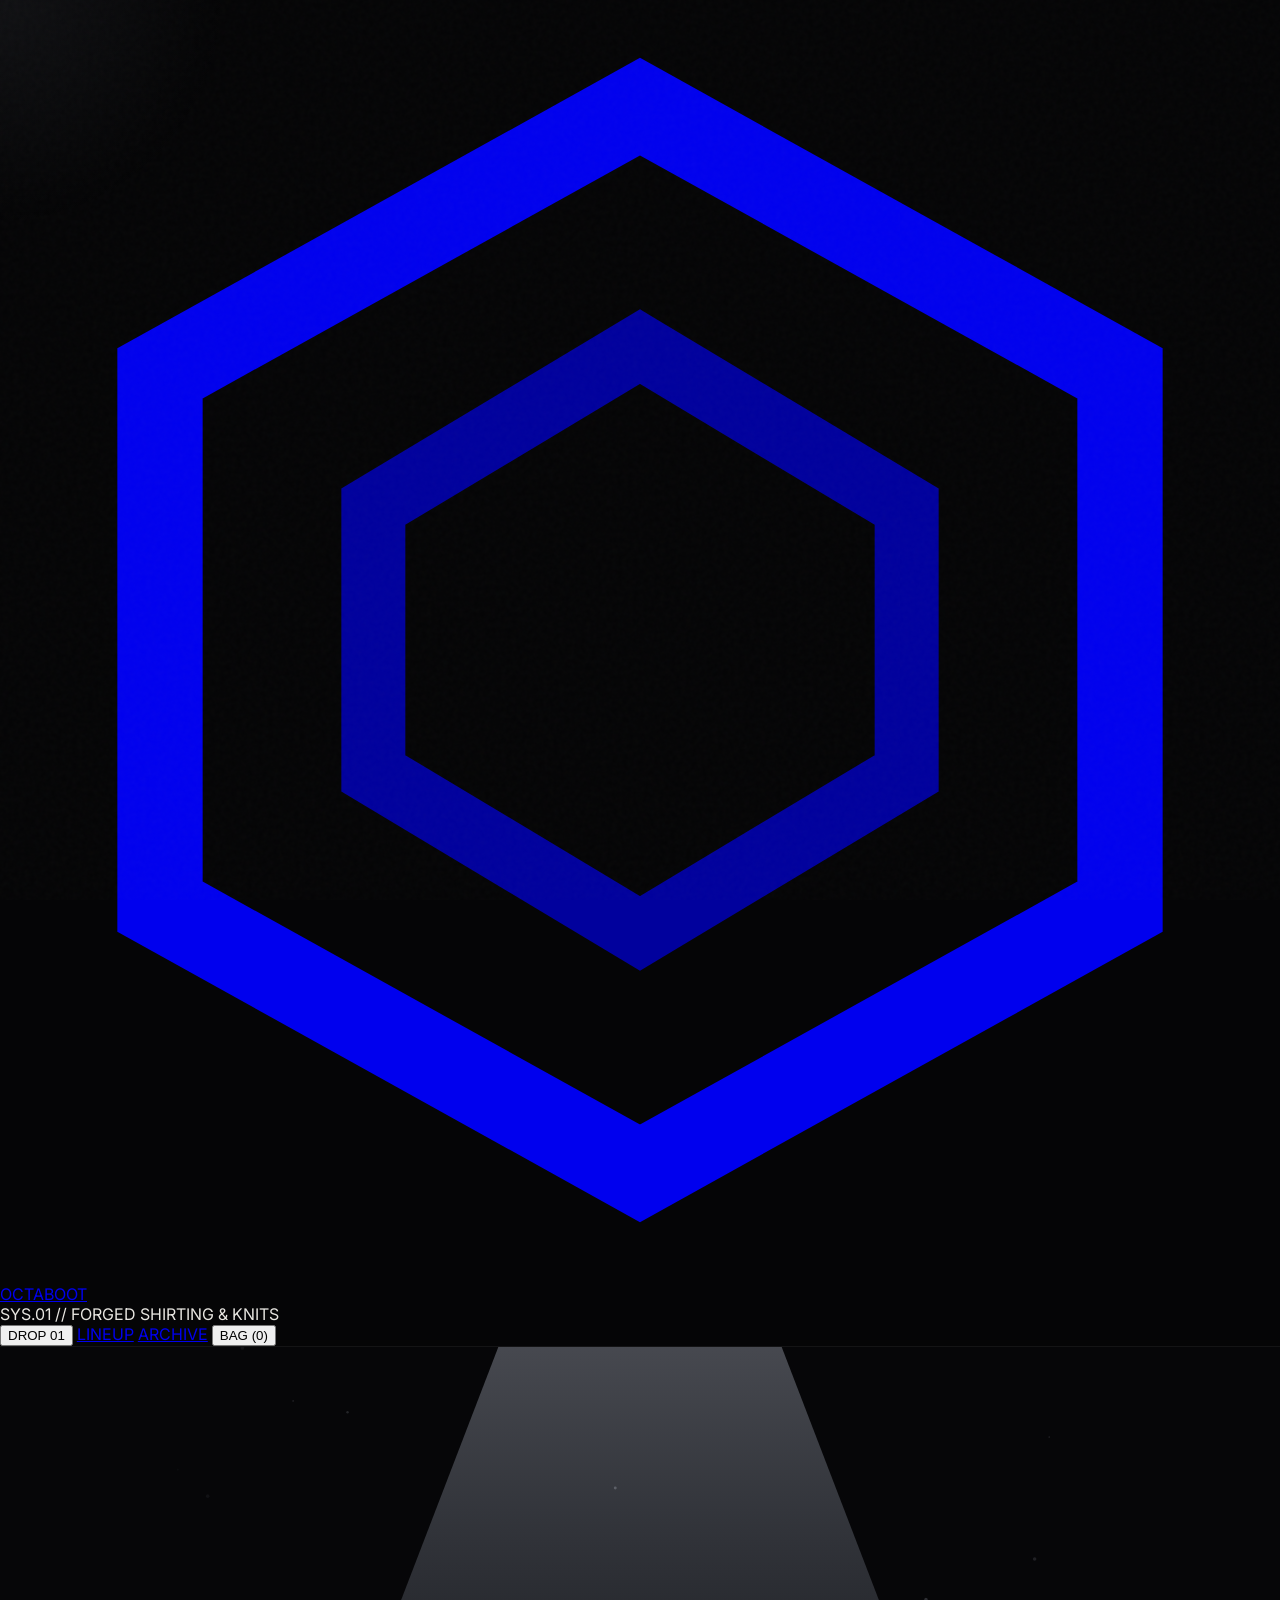
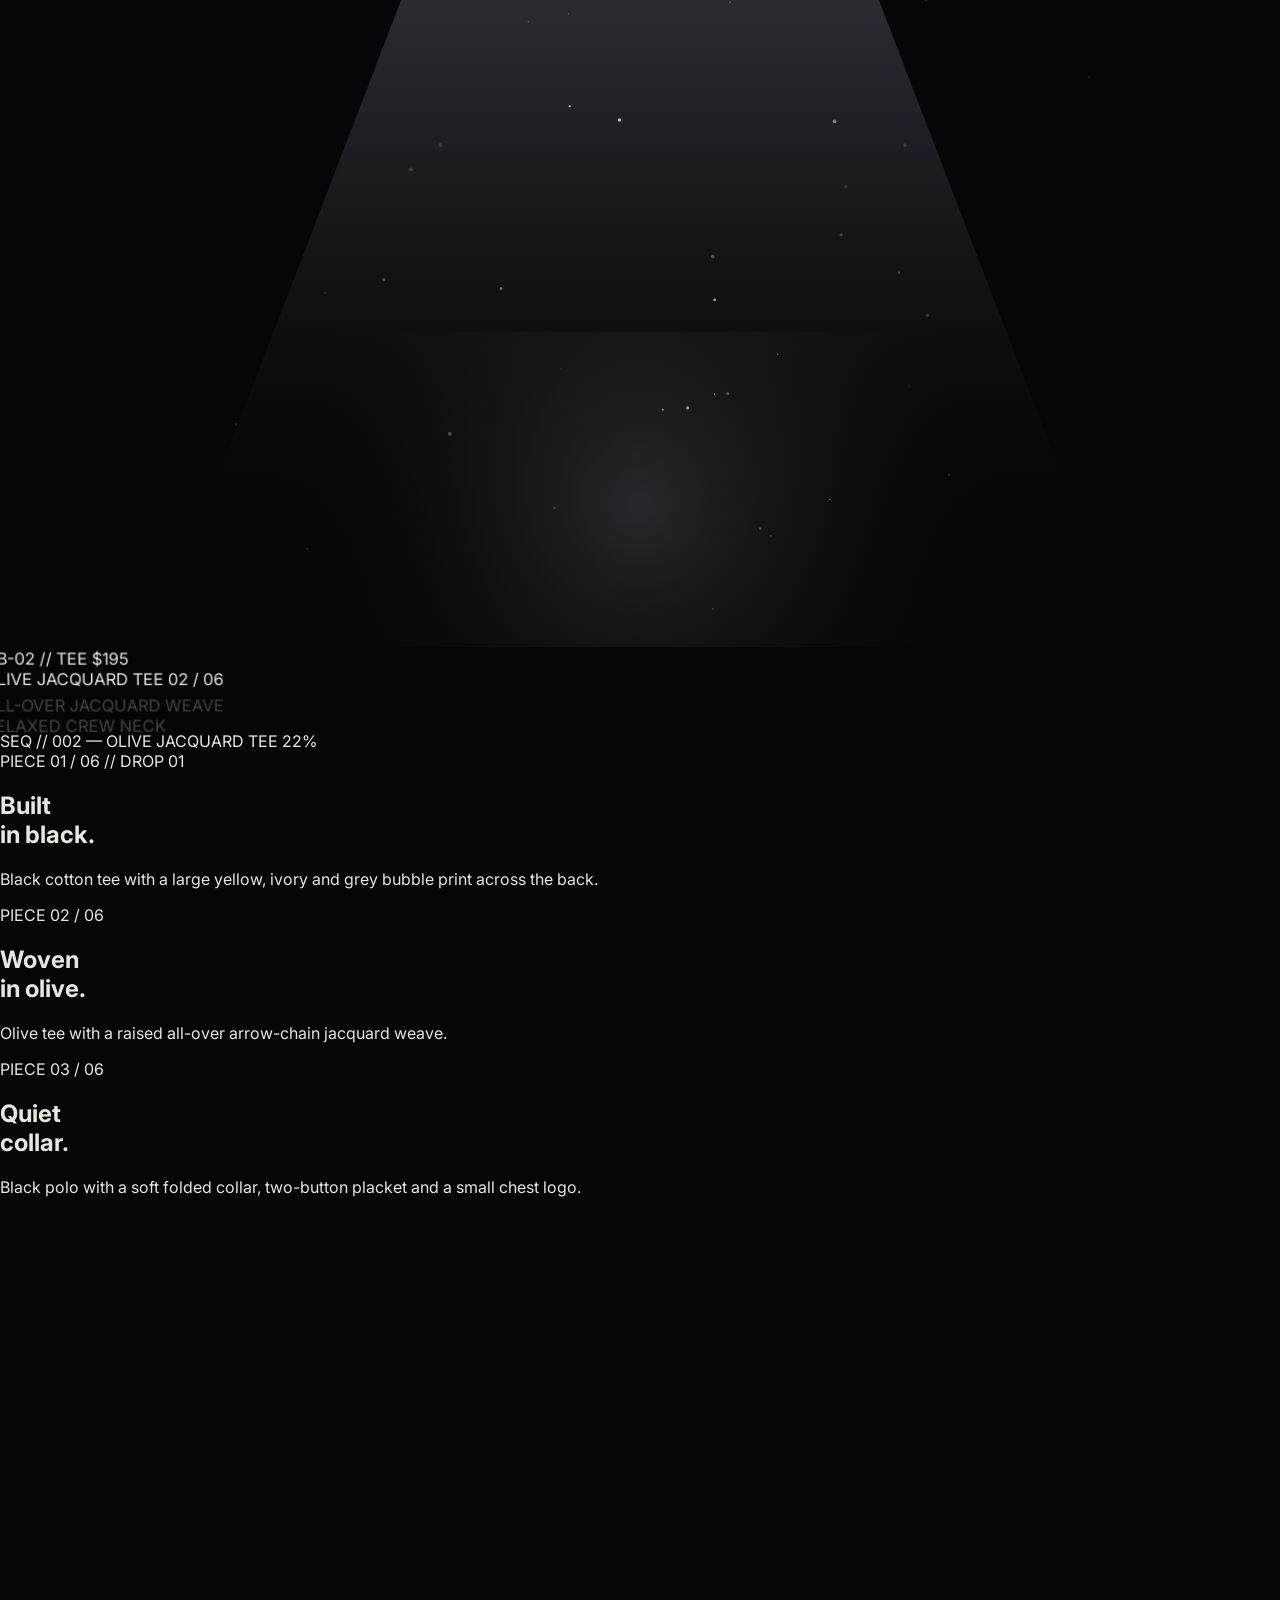
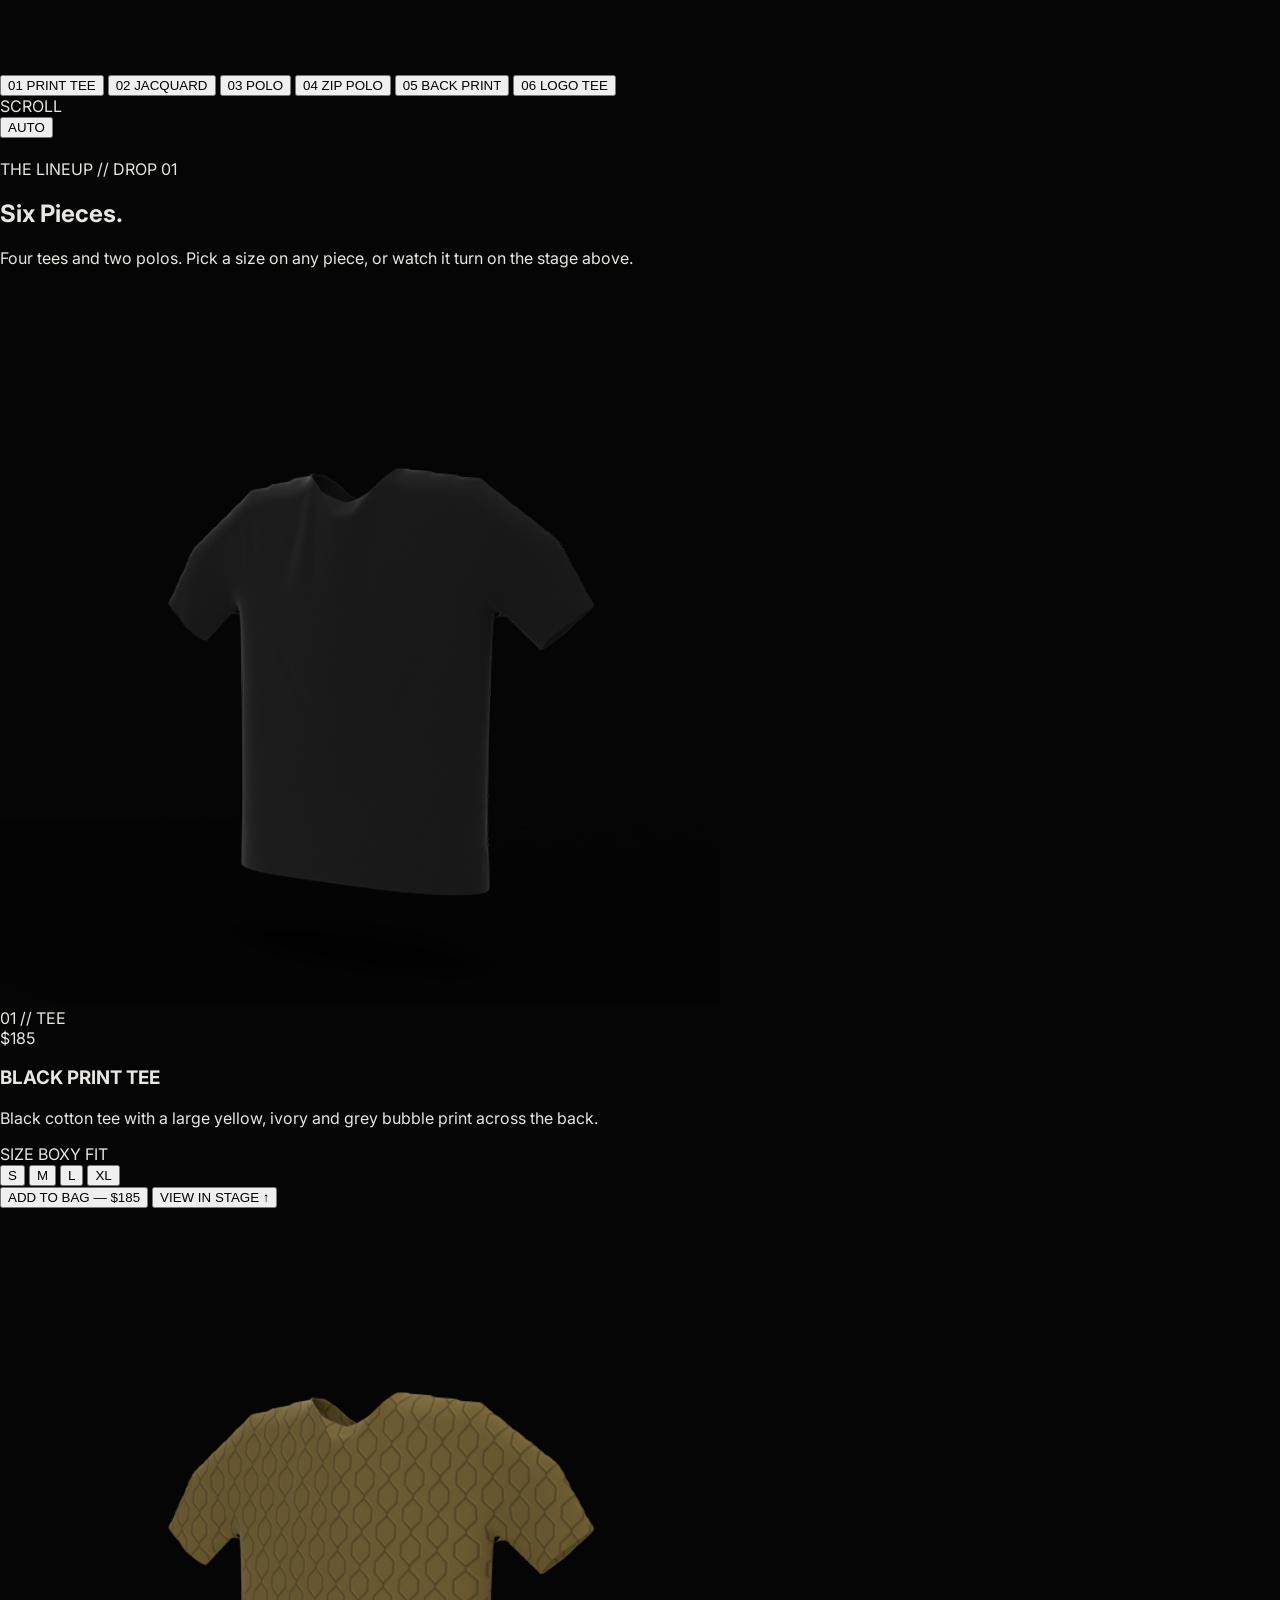
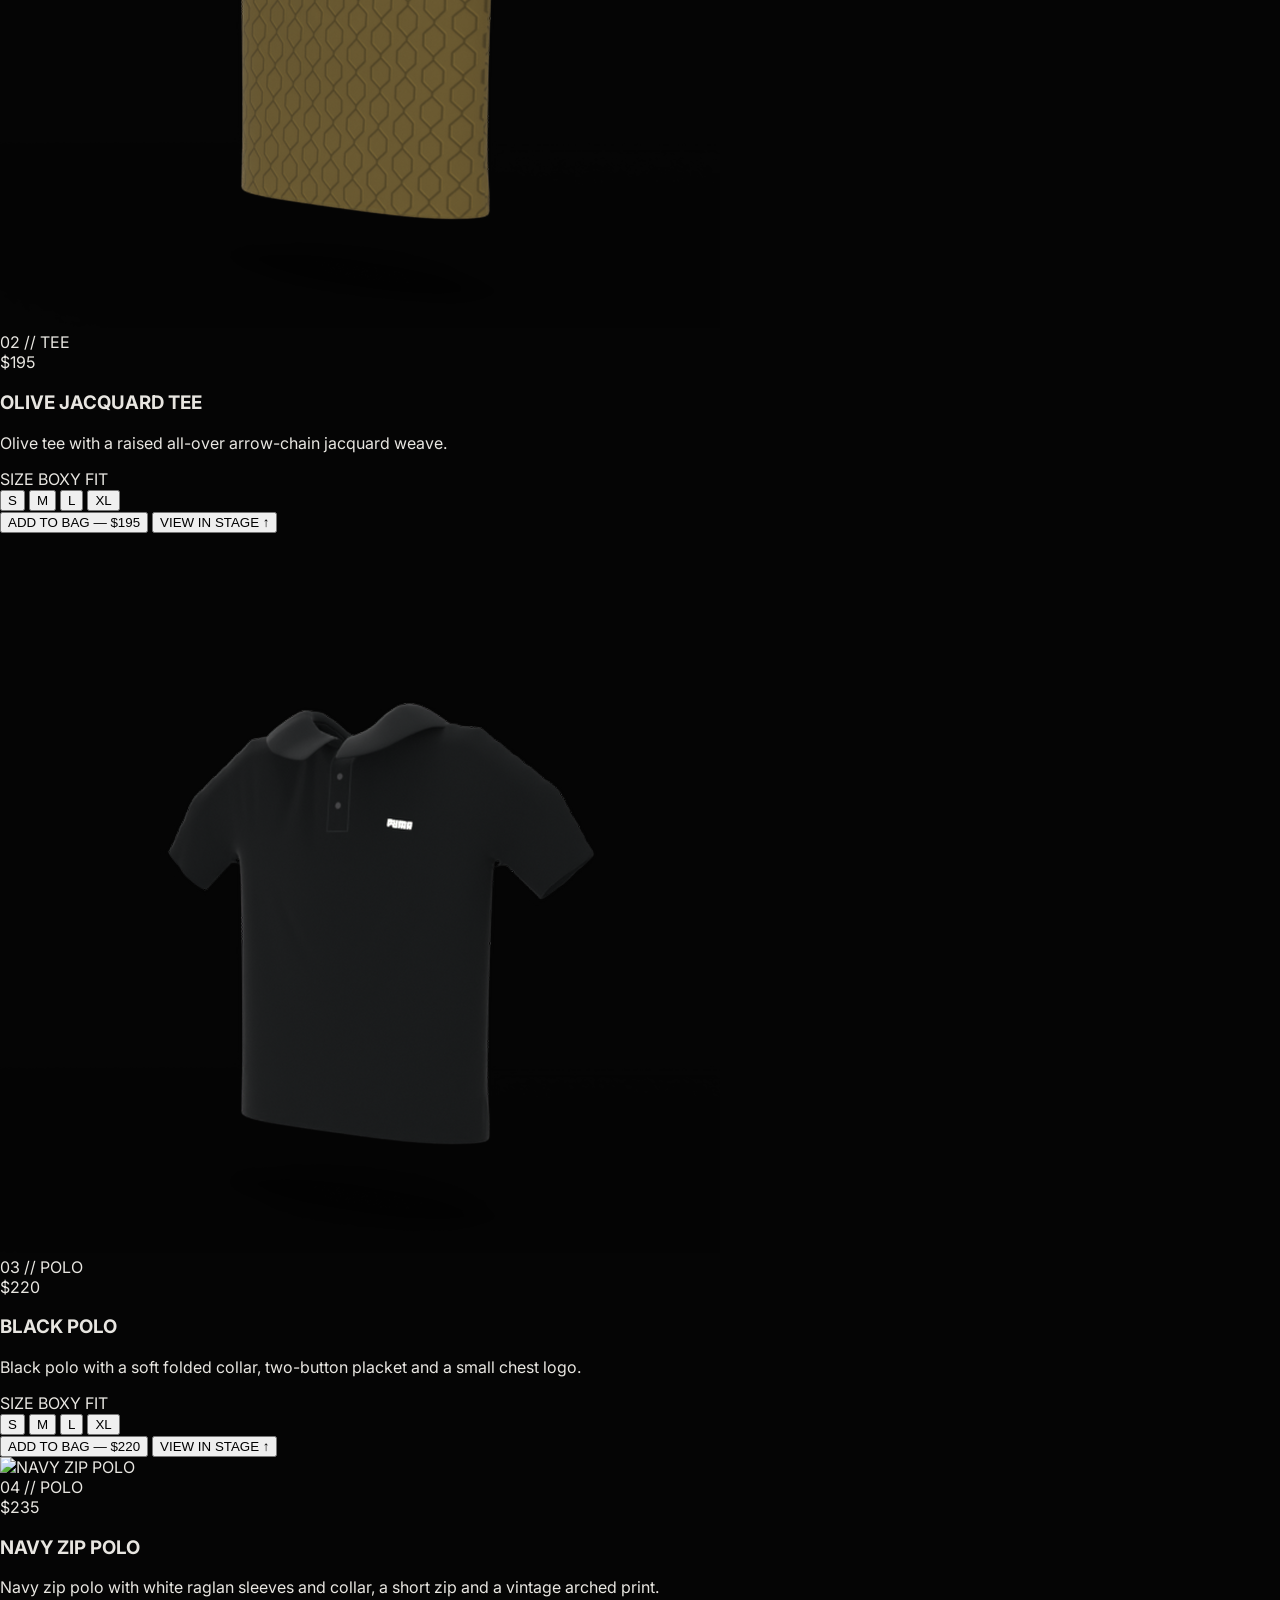
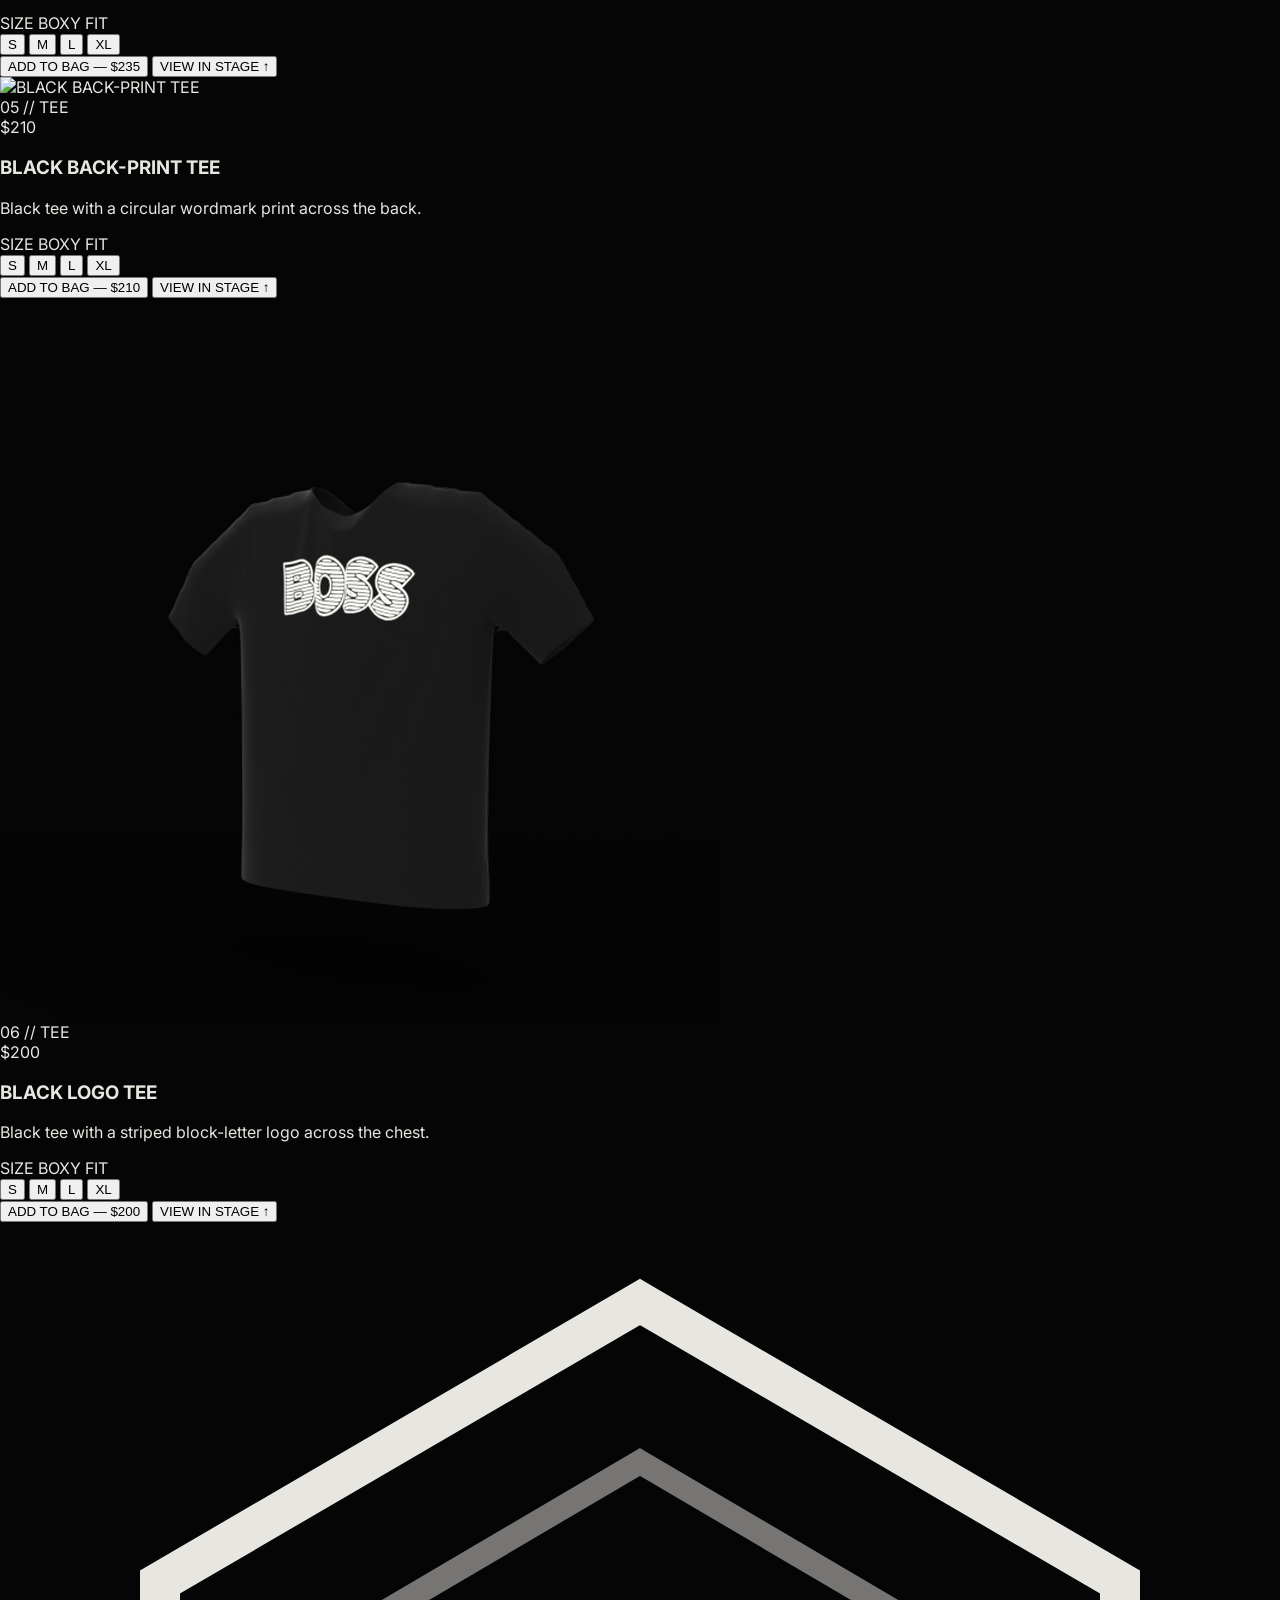
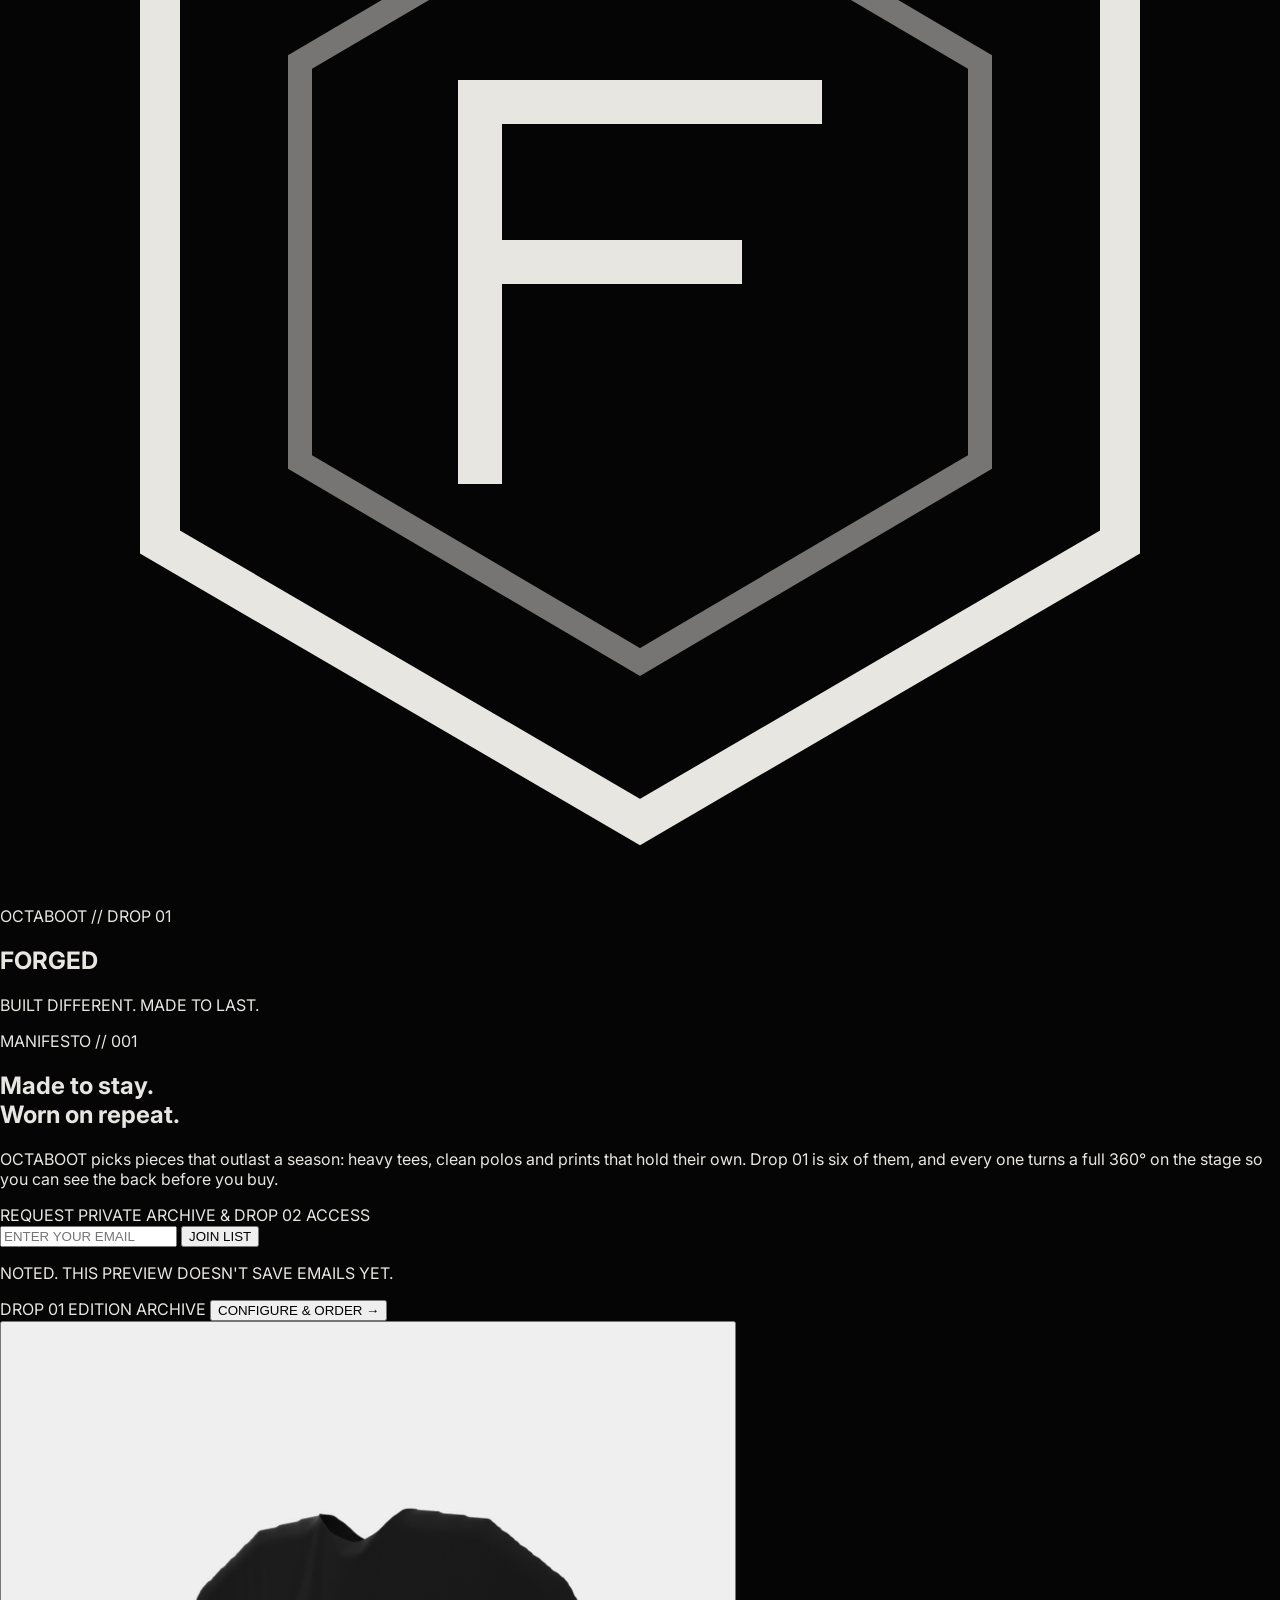
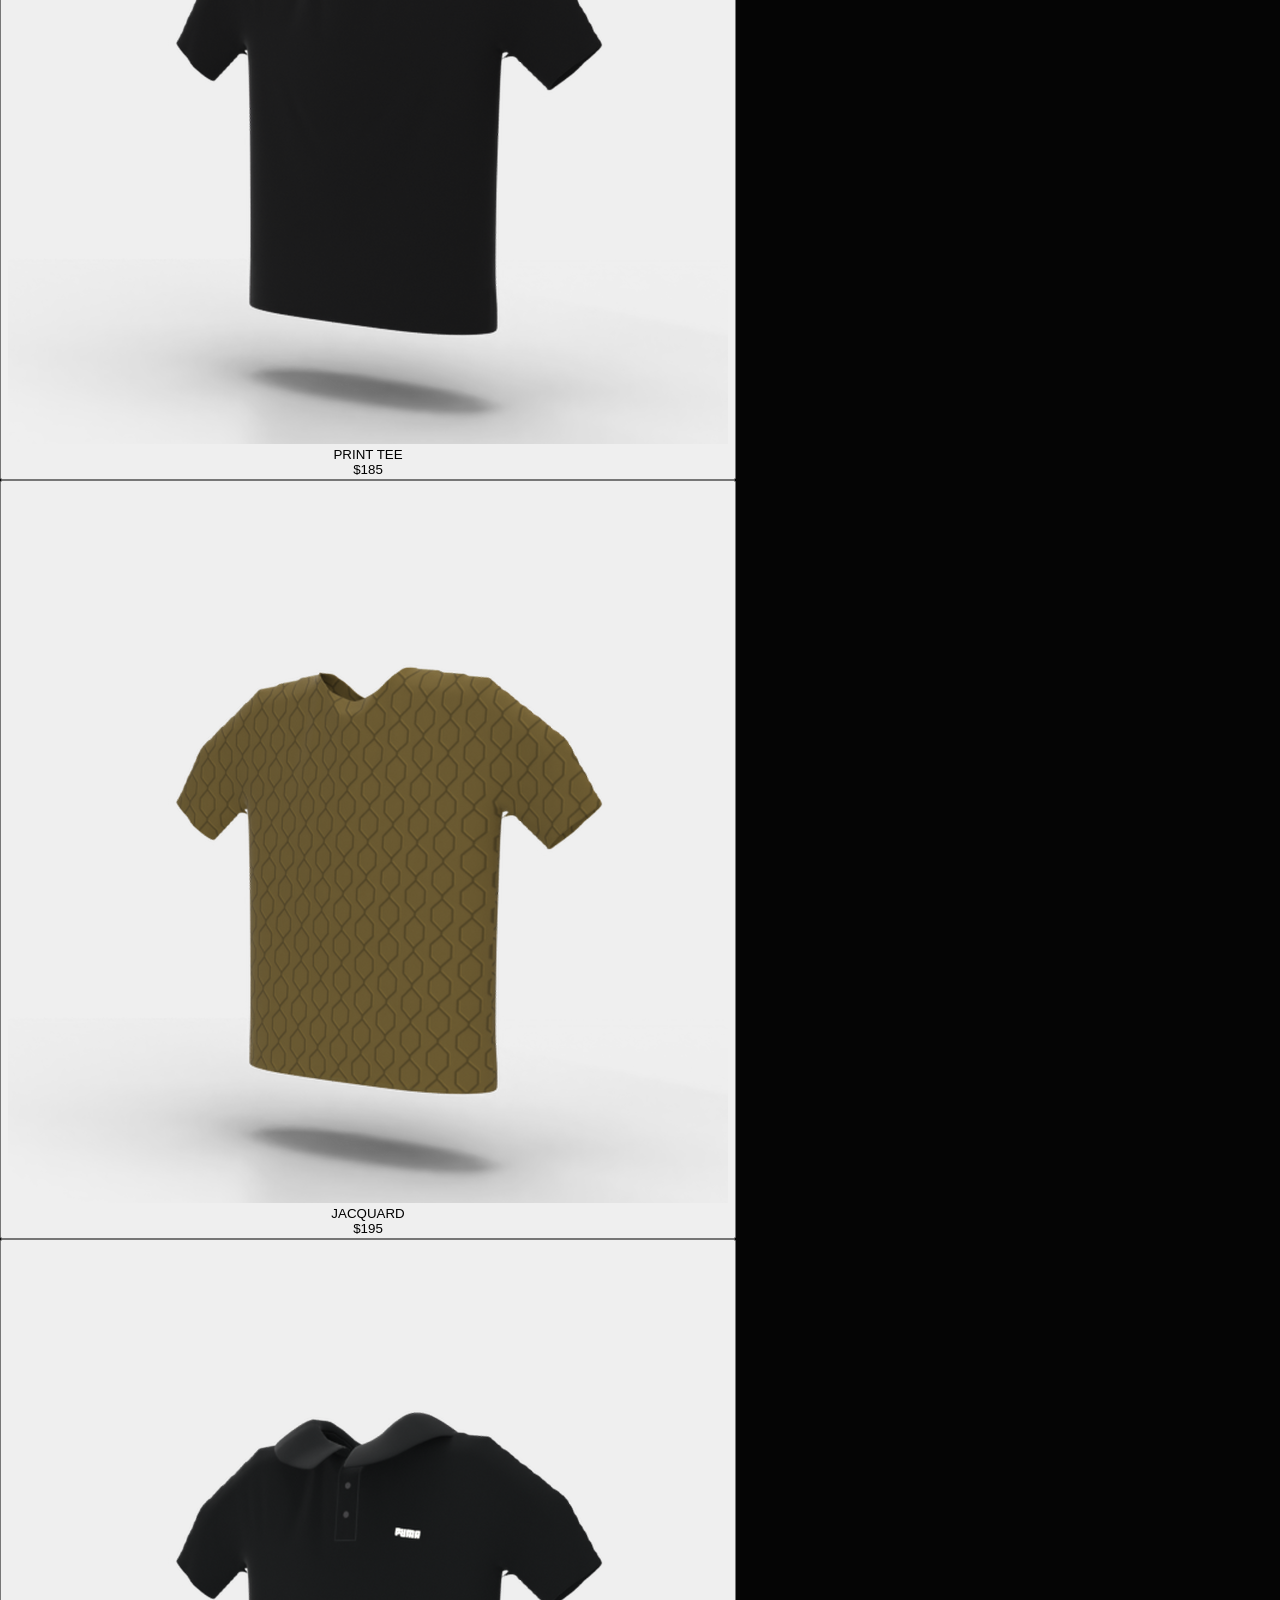
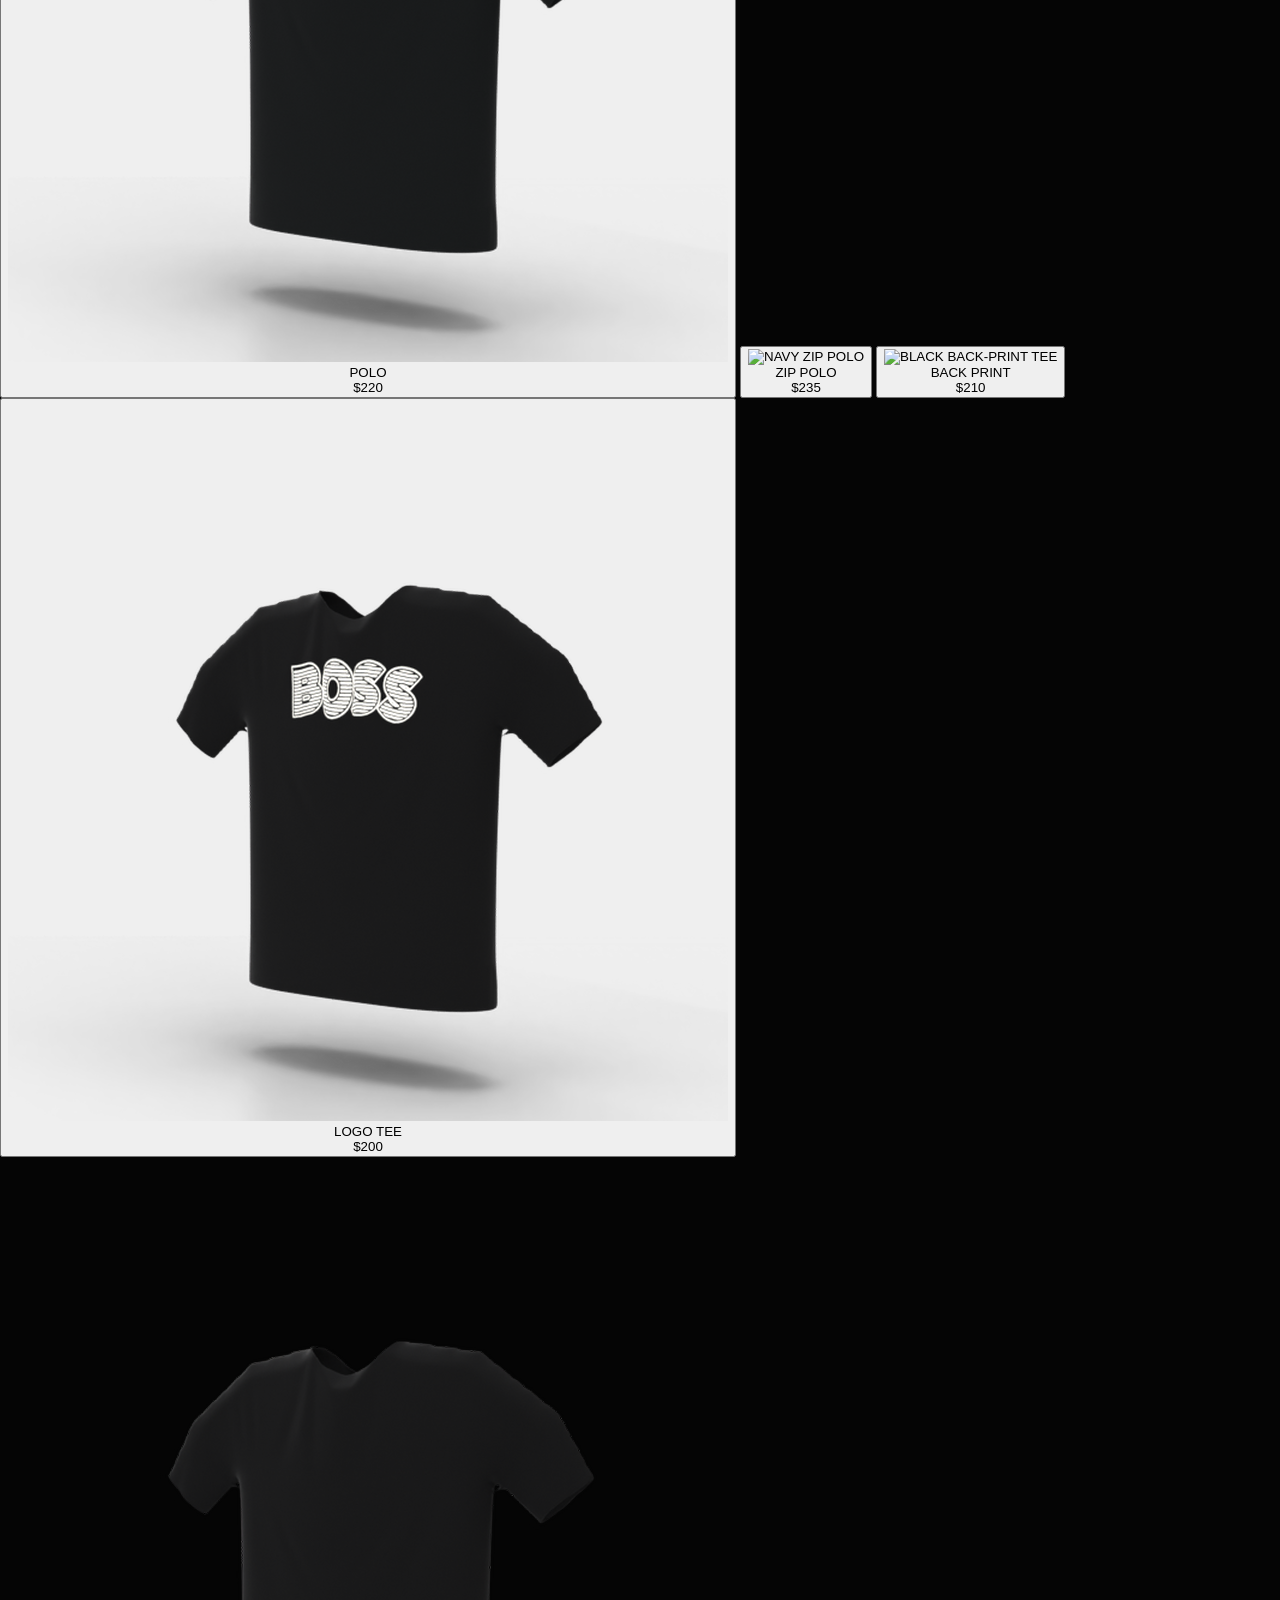
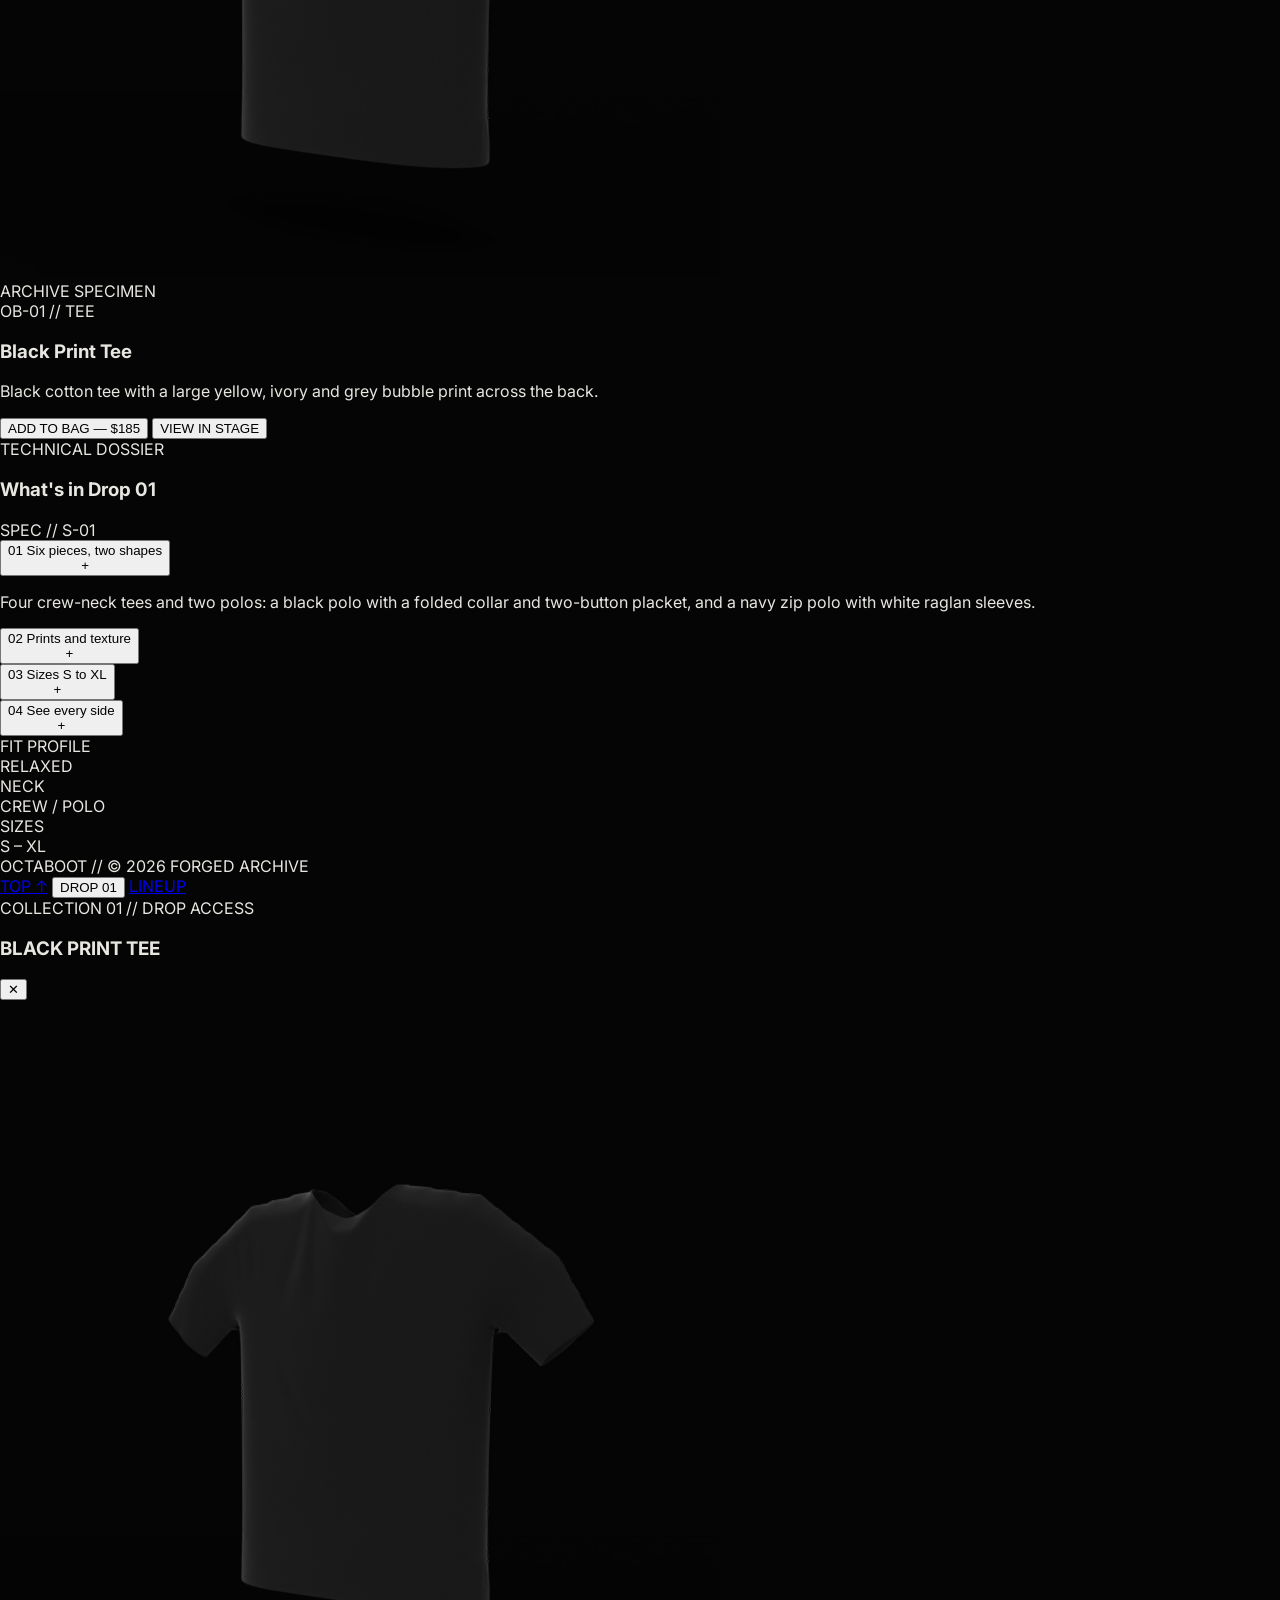
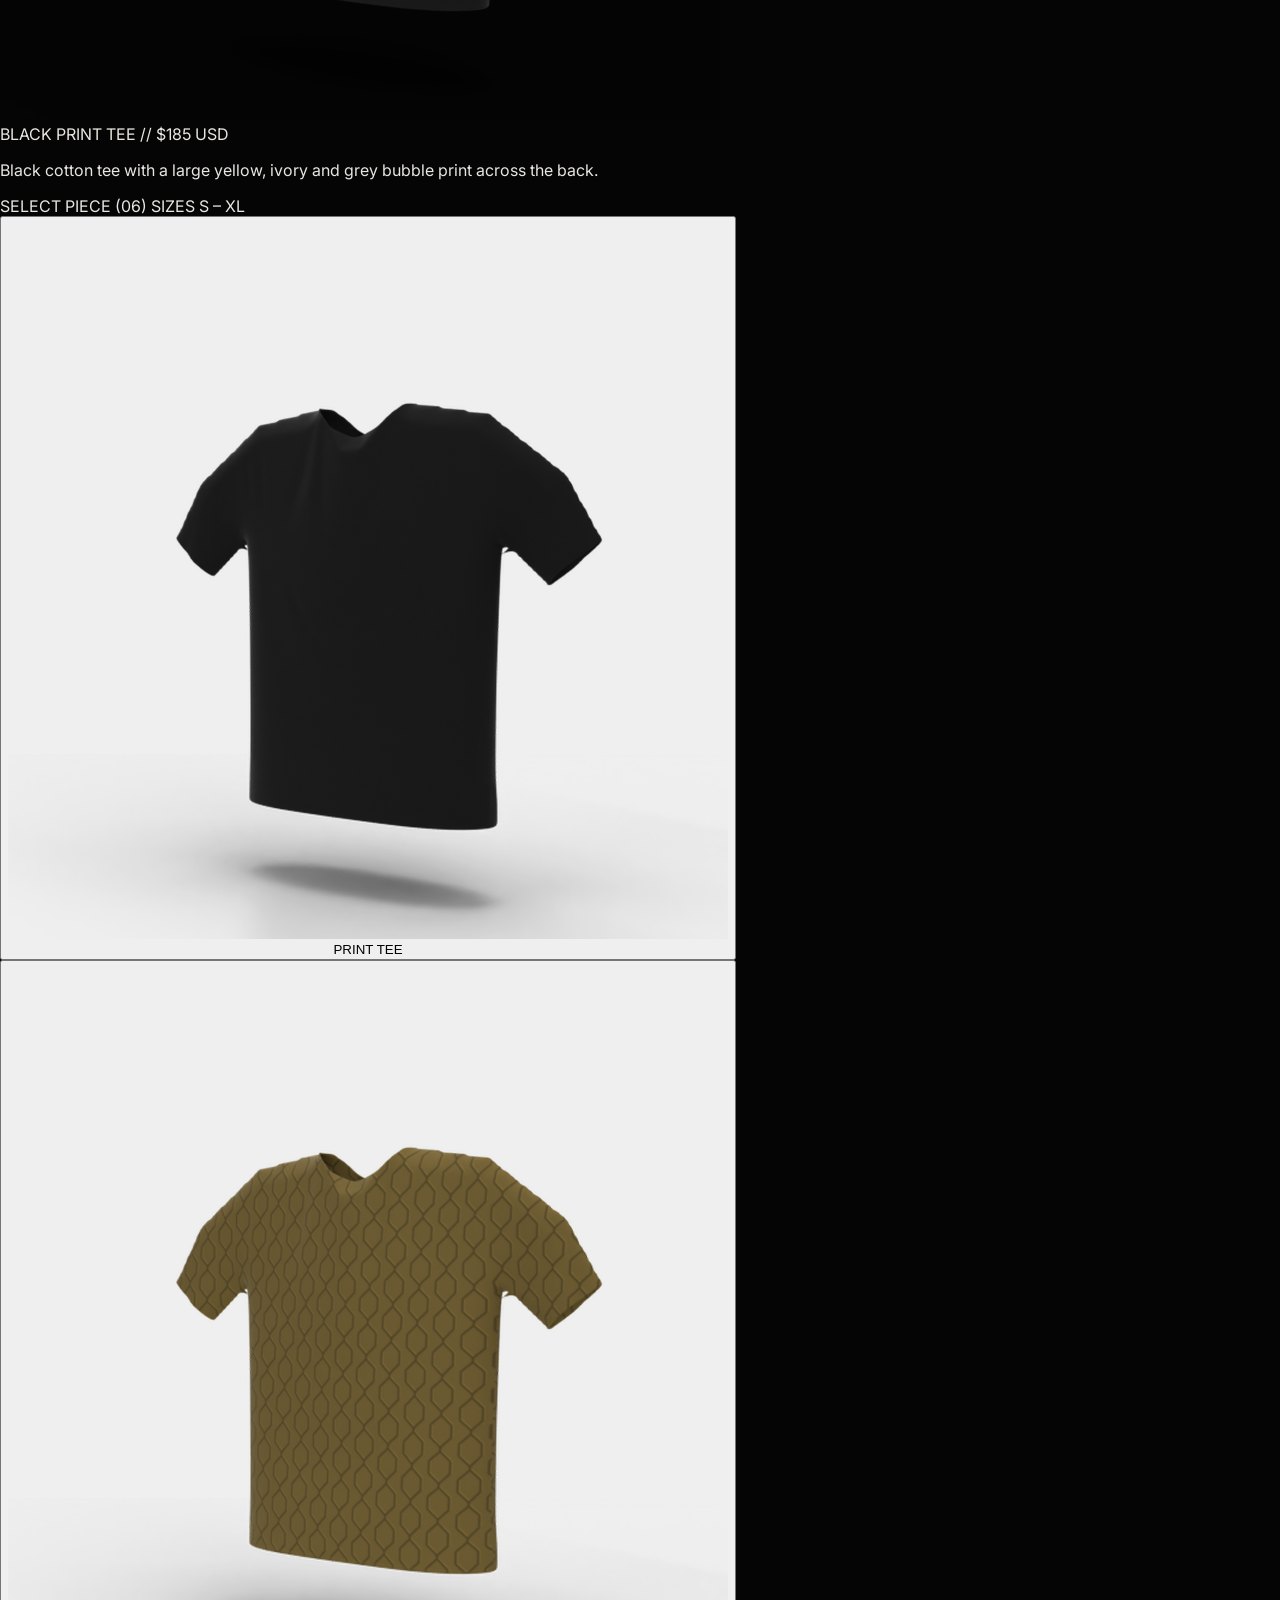
==== public/drop/index.html @ 587ff49c "Add the OCTABOOT Drop 01 page with 3D garment turns Build public/drop/index.html from the owner's Ge" ====
<!DOCTYPE html>
<html lang="en" class="dark scroll-smooth">
<head>
  <meta charset="UTF-8" />
  <meta name="viewport" content="width=device-width, initial-scale=1.0" />
  <title>OCTABOOT Drop 01</title>
  <script src="https://cdn.tailwindcss.com"></script>
  <link rel="preconnect" href="https://fonts.googleapis.com">
  <link rel="preconnect" href="https://fonts.gstatic.com" crossorigin>
  <link href="https://fonts.googleapis.com/css2?family=Cormorant+Garamond:ital,wght@0,400;0,500;0,600;1,400&family=Inter:wght@300;400;500;600&family=JetBrains+Mono:wght@400;500&display=swap" rel="stylesheet">
  <script>
    tailwind.config = {
      darkMode: 'class',
      theme: {
        extend: {
          colors: {
            obsidian: '#050505',
            void: '#0a0a0c',
            bone: '#E8E6E1',
            silver: '#9a9893',
            chrome: '#d4d8e0',
            gold: '#D4AF37',
            ember: '#FF3B00',
            cyan: '#00e5ff'
          },
          fontFamily: {
            serif: ['"Cormorant Garamond"', 'Georgia', 'serif'],
            sans: ['"Inter"', 'system-ui', 'sans-serif'],
            mono: ['"JetBrains Mono"', 'monospace'],
          }
        }
      }
    }
  </script>
  <style>
    * {
      box-sizing: border-box;
    }
    html, body {
      background-color: #050505;
      color: #E8E6E1;
      font-family: 'Inter', sans-serif;
      overflow-x: clip;
      margin: 0;
      padding: 0;
    }

    /* Subtle film grain overlay */
    .grain-overlay {
      position: fixed;
      inset: 0;
      pointer-events: none;
      z-index: 45;
      opacity: 0.025;
      background-image: url("data:image/svg+xml,%3Csvg viewBox='0 0 200 200' xmlns='http://www.w3.org/2000/svg'%3E%3Cfilter id='noiseFilter'%3E%3CfeTurbulence type='fractalNoise' baseFrequency='0.85' numOctaves='3' stitchTiles='stitch'/%3E%3C/filter%3E%3Crect width='100%25' height='100%25' filter='url(%23noiseFilter)'/%3E%3C/svg%3E");
    }

    /* Custom Scrollbar */
    ::-webkit-scrollbar {
      width: 5px;
    }
    ::-webkit-scrollbar-track {
      background: #060608;
    }
    ::-webkit-scrollbar-thumb {
      background: #22252e;
      border-radius: 9999px;
    }
    ::-webkit-scrollbar-thumb:hover {
      background: #454b5c;
    }

    /* Glassmorphic HUD & Buttons */
    .glass-nav {
      background: rgba(6, 6, 8, 0.68);
      backdrop-filter: blur(16px);
      -webkit-backdrop-filter: blur(16px);
      border-bottom: 1px solid rgba(255, 255, 255, 0.06);
    }

    .drop-cta {
      background: rgba(12, 13, 18, 0.82);
      backdrop-filter: blur(12px);
      border: 1px solid rgba(255, 255, 255, 0.3);
      box-shadow: 0 0 35px rgba(255, 255, 255, 0.1), inset 0 0 18px rgba(255, 255, 255, 0.06);
      transition: all 0.35s cubic-bezier(0.16, 1, 0.3, 1);
    }
    .drop-cta:hover {
      border-color: rgba(255, 255, 255, 0.9);
      background: rgba(255, 255, 255, 0.96);
      color: #060608;
      box-shadow: 0 0 45px rgba(255, 255, 255, 0.3);
      transform: translateY(-1px);
    }

    /* Chapter Overlay Transitions */
    .story-panel {
      transition: opacity 0.45s cubic-bezier(0.16, 1, 0.3, 1), transform 0.55s cubic-bezier(0.16, 1, 0.3, 1);
      will-change: opacity, transform;
    }
    .story-hidden {
      opacity: 0;
      transform: translateY(18px);
      pointer-events: none;
    }
    .story-active {
      opacity: 1;
      transform: translateY(0px);
      pointer-events: auto;
    }

    /* 3D Perspective Studio Garment Frame */
    .studio-perspective {
      perspective: 1400px;
    }
    .garment-rig {
      transform-style: preserve-3d;
      will-change: transform;
      transition: box-shadow 0.4s ease, border-color 0.4s ease;
    }
    .stage-garment-layer {
      position: absolute;
      inset: 0;
      width: 100%;
      height: 100%;
      object-fit: contain;
      object-position: center;
      padding: 8% 4% 12%;
      filter: brightness(1.35) contrast(1.05);
      transition: opacity 0.45s cubic-bezier(0.16, 1, 0.3, 1), transform 0.6s cubic-bezier(0.16, 1, 0.3, 1);
      will-change: opacity, transform;
    }
    .garment-sheen {
      background: linear-gradient(115deg, transparent 28%, rgba(255, 255, 255, 0.09) 48%, rgba(255, 255, 255, 0.01) 56%, transparent 75%);
      pointer-events: none;
    }

    /* Technical Callout Hotspots */
    .callout-hotspot {
      transition: opacity 0.4s cubic-bezier(0.16, 1, 0.3, 1), transform 0.45s cubic-bezier(0.16, 1, 0.3, 1);
    }

    /* Custom Ambient Cursor Spotlight */
    #cursor-glow {
      position: fixed;
      width: 460px;
      height: 460px;
      border-radius: 50%;
      pointer-events: none;
      background: radial-gradient(circle, rgba(210, 220, 245, 0.06) 0%, rgba(6, 6, 8, 0) 70%);
      transform: translate(-50%, -50%);
      z-index: 5;
      transition: opacity 0.3s ease;
    }

    /* Accordion smooth height */
    .accordion-content {
      display: grid;
      grid-template-rows: 0fr;
      transition: grid-template-rows 0.35s cubic-bezier(0.16, 1, 0.3, 1);
    }
    .accordion-item.open .accordion-content {
      grid-template-rows: 1fr;
    }
    .accordion-inner {
      overflow: hidden;
    }
    .accordion-item.open .accordion-icon {
      transform: rotate(45deg);
    }
  </style>
</head>
<body class="bg-obsidian text-white antialiased selection:bg-white selection:text-obsidian">

  <!-- Film Grain & Ambient Cursor Glow -->
  <div class="grain-overlay"></div>
  <div id="cursor-glow" class="hidden md:block"></div>

  <!-- Minimalist Top Navigation Bar -->
  <header class="fixed top-0 left-0 right-0 z-50 glass-nav">
    <div class="max-w-7xl mx-auto px-5 sm:px-8 h-16 flex items-center justify-between">
      <!-- Brand Wordmark -->
      <a href="#top" class="flex items-center gap-2.5 group">
        <svg class="w-5 h-5 text-white transition-transform duration-500 group-hover:rotate-90" viewBox="0 0 24 24" fill="none">
          <polygon points="12,2 21,7 21,17 12,22 3,17 3,7" stroke="currentColor" stroke-width="1.6"/>
          <polygon points="12,6.5 17,9.5 17,14.5 12,17.5 7,14.5 7,9.5" stroke="currentColor" stroke-width="1.2" opacity="0.65"/>
        </svg>
        <span class="font-mono text-xs sm:text-sm tracking-[0.28em] font-medium uppercase text-white">OCTABOOT</span>
      </a>

      <!-- Center Micro Status (Desktop) -->
      <div class="hidden lg:flex items-center gap-3 font-mono text-[10px] tracking-[0.22em] text-silver uppercase">
        <span class="w-1.5 h-1.5 rounded-full bg-emerald-400 animate-pulse"></span>
        <span>SYS.01 // FORGED SHIRTING & KNITS</span>
      </div>

      <!-- Right Navigation Links -->
      <nav class="flex items-center gap-4 sm:gap-7 font-mono text-[11px] tracking-[0.18em] uppercase">
        <button onclick="openDropDrawer()" class="text-silver hover:text-white transition-colors cursor-pointer">DROP 01</button>
        <a href="#lineup" class="hidden sm:inline-block text-silver hover:text-white transition-colors">LINEUP</a>
        <a href="#manifesto" class="hidden md:inline-block text-silver hover:text-white transition-colors">ARCHIVE</a>
        <button onclick="openDropDrawer()" class="px-3 py-1.5 rounded-full border border-white/15 bg-white/5 hover:bg-white hover:text-obsidian transition-all cursor-pointer flex items-center gap-1.5 group">
          <span>BAG</span>
          <span id="nav-bag-count" class="text-white group-hover:text-obsidian">(0)</span>
        </button>
      </nav>
    </div>
  </header>

  <!-- ===================================================================== -->
  <!-- STICKY 500VH INTERACTIVE SCROLL-DRIVEN HERO & STUDIO GARMENT STAGE    -->
  <!-- ===================================================================== -->
  <section id="top" class="relative w-full h-[500vh]">
    <!-- Sticky 100vh Viewport -->
    <div id="sticky-stage" class="sticky top-0 w-full h-screen overflow-hidden bg-obsidian">
      
      <!-- Atmospheric Background Canvas (Spotlight, Neo-Tokyo Rain & Dust - z-0 behind garments) -->
      <canvas id="stage-canvas" class="absolute inset-0 z-0 w-full h-full block"></canvas>

      <!-- Subtle Outer Edge Vignette (Leaves center garment 100% crisp & unmasked) -->
      <div class="absolute inset-0 z-[2] pointer-events-none" style="background: radial-gradient(circle at 50% 50%, transparent 56%, rgba(5,5,5,0.85) 100%);"></div>

      <!-- 3D Perspective Studio Showcase Stage (Centerpiece High-Visibility Garment Frame) -->
      <div class="absolute inset-0 z-[12] flex items-center justify-center pointer-events-none studio-perspective px-4">
        <div id="garment-rig" class="garment-rig relative w-[265px] sm:w-[325px] md:w-[365px] aspect-[3/4] rounded-2xl overflow-hidden border border-gold/35 bg-[#111216] shadow-[0_30px_90px_rgba(0,0,0,0.95),0_0_55px_rgba(212,175,55,0.12)]">
          
          <!-- One transparent 360° turntable per garment; the active one plays its turn -->
          <div id="stage-layers" class="absolute inset-0"></div>

          <!-- Subtle Rim Highlight Sheen (Non-darkening) -->
          <div id="stage-garment-sheen" class="garment-sheen absolute inset-0"></div>

          <!-- Top Frame Micro Telemetry -->
          <div class="absolute top-3 left-3 right-3 z-20 flex items-center justify-between font-mono text-[9px] tracking-[0.2em] text-bone uppercase bg-black/75 backdrop-blur-md px-2.5 py-1 rounded-lg border border-white/15">
            <span id="frame-sku">OB-01 // TEE</span>
            <span id="frame-price" class="text-gold font-semibold">$185</span>
          </div>

          <!-- Bottom Garment Title Plate -->
          <div class="absolute bottom-3 left-3 right-3 z-20 flex items-center justify-between font-mono text-[10px] tracking-[0.16em] uppercase bg-black/80 backdrop-blur-md px-3 py-2 rounded-xl border border-white/15">
            <span id="frame-title" class="text-bone truncate">BLACK PRINT TEE</span>
            <span id="frame-index" class="text-gold shrink-0 ml-2">01 / 06</span>
          </div>

          <!-- Interactive Technical Callout Hotspots -->
          <div id="hotspot-1" class="callout-hotspot opacity-0 translate-y-2 z-20 absolute top-[20%] left-3 bg-black/85 backdrop-blur-md border border-gold/40 rounded-lg px-2.5 py-1.5 font-mono text-[9px] tracking-wider text-bone flex items-center gap-1.5 shadow-lg">
            <span class="w-1.5 h-1.5 rounded-full bg-gold animate-ping"></span>
            <span id="hotspot-1-text">BLACK COTTON JERSEY</span>
          </div>

          <div id="hotspot-2" class="callout-hotspot opacity-0 translate-y-2 z-20 absolute top-[56%] right-3 bg-black/85 backdrop-blur-md border border-ember/50 rounded-lg px-2.5 py-1.5 font-mono text-[9px] tracking-wider text-bone flex items-center gap-1.5 shadow-lg">
            <span class="w-1.5 h-1.5 rounded-full bg-ember"></span>
            <span id="hotspot-2-text">LARGE BACK PRINT</span>
          </div>

        </div>
      </div>

      <!-- Interactive Stage HUD & Editorial Typography Overlays (z-20 around edges) -->
      <div class="relative z-20 max-w-7xl mx-auto h-full px-5 sm:px-12 pointer-events-none flex flex-col justify-between pt-20 sm:pt-24 pb-6 sm:pb-9">
        
        <!-- Top Subtle Telemetry Bar -->
        <div class="flex items-center justify-between font-mono text-[10px] tracking-[0.24em] text-silver uppercase">
          <span id="hud-stage-code">SEQ // 001 — BLACK PRINT TEE</span>
          <span id="hud-scroll-pct" class="text-gold">00%</span>
        </div>

        <!-- Middle Dynamic Chapter Overlays -->
        <div class="relative flex-1 flex items-center">

          <div id="story-wrap" class="absolute inset-0"></div>

        </div>

        <!-- Bottom Controls: Direct 5-Garment Switcher Pills, Scrub Bar & Auto-Play -->
        <div class="pointer-events-auto flex flex-col sm:flex-row items-center justify-between gap-3 border-t border-white/10 pt-3.5 bg-obsidian/80 sm:bg-transparent backdrop-blur-md sm:backdrop-blur-none px-3 sm:px-0 py-2 sm:py-0 rounded-xl">
          
          <!-- Direct 5-Garment Showcase Switcher -->
          <div id="step-pills" class="flex items-center gap-1.5 overflow-x-auto max-w-full pb-0.5 sm:pb-0"></div>

          <!-- Center Scroll Prompt / Scrub Bar -->
          <div class="flex items-center gap-3 w-full sm:w-64">
            <span class="font-mono text-[9px] tracking-[0.2em] text-silver uppercase shrink-0">SCROLL</span>
            <div class="relative flex-1 h-1 bg-white/10 rounded-full overflow-hidden">
              <div id="progress-bar-fill" class="absolute top-0 left-0 bottom-0 bg-gold rounded-full w-0"></div>
            </div>
            <button id="autoplay-btn" onclick="toggleAutoPlay()" class="font-mono text-[9px] tracking-[0.2em] uppercase px-2.5 py-1 rounded border border-white/15 text-silver hover:text-bone hover:border-white/40 transition-colors cursor-pointer shrink-0">
              AUTO
            </button>
          </div>

        </div>

      </div>
    </div>
  </section>

  <!-- ===================================================================== -->
  <!-- THE LINEUP // DROP 01 COLLECTION GRID (ALL 5 UPLOADED SHIRTS & POLOS) -->
  <!-- ===================================================================== -->
  <section id="lineup" class="relative py-24 sm:py-32 px-6 sm:px-12 border-t border-white/10 bg-void">
    <div class="max-w-7xl mx-auto">
      
      <!-- Section Header -->
      <div class="flex flex-col md:flex-row md:items-end justify-between gap-6 mb-14">
        <div>
          <div class="inline-flex items-center gap-2 font-mono text-[10px] tracking-[0.28em] text-gold uppercase mb-3">
            <span class="w-5 h-[1px] bg-gold/60"></span>
            <span>THE LINEUP // DROP 01</span>
          </div>
          <h2 class="font-serif text-4xl sm:text-6xl font-normal tracking-[-0.02em] text-bone">
            Six Pieces.
          </h2>
        </div>
        <p class="text-xs sm:text-sm text-silver max-w-md leading-relaxed font-light">
          Four tees and two polos. Pick a size on any piece, or watch it turn on the stage above.
        </p>
      </div>

      <!-- 5-Piece Responsive Lineup Grid -->
      <div id="lineup-grid" class="grid grid-cols-1 sm:grid-cols-2 lg:grid-cols-3 gap-6">
        <!-- Populated dynamically by JS with all 5 garments -->
      </div>

    </div>
  </section>

  <!-- ===================================================================== -->
  <!-- BRAND CREST DIVIDER: FORGED — BUILT DIFFERENT. MADE TO LAST.          -->
  <!-- ===================================================================== -->
  <section class="relative py-24 sm:py-32 px-6 border-t border-white/10 bg-gradient-to-b from-obsidian via-void to-obsidian overflow-hidden">
    <div class="absolute inset-0 pointer-events-none" style="background: radial-gradient(circle at 50% 50%, rgba(255,255,255,0.05) 0%, transparent 60%);"></div>

    <div class="relative z-10 max-w-4xl mx-auto text-center flex flex-col items-center">
      <div class="w-20 h-20 sm:w-24 sm:h-24 rounded-2xl border border-white/15 bg-white/[0.02] flex items-center justify-center mb-8 shadow-[0_0_50px_rgba(255,255,255,0.05)]">
        <svg class="w-11 h-11 text-white" viewBox="0 0 64 64" fill="none">
          <polygon points="32,4 56,18 56,46 32,60 8,46 8,18" stroke="currentColor" stroke-width="2"/>
          <polygon points="32,12 49,22 49,42 32,52 15,42 15,22" stroke="currentColor" stroke-width="1.2" opacity="0.5"/>
          <path d="M24 24H40M24 32H36M24 24V42" stroke="currentColor" stroke-width="2.2" stroke-linecap="square"/>
        </svg>
      </div>

      <span class="font-mono text-[11px] tracking-[0.36em] text-silver uppercase mb-3">
        OCTABOOT // DROP 01
      </span>
      <h2 class="font-serif text-4xl sm:text-6xl tracking-[0.14em] uppercase text-white font-medium mb-4">
        FORGED
      </h2>
      <p class="font-mono text-xs sm:text-sm tracking-[0.28em] text-silver uppercase">
        BUILT DIFFERENT. MADE TO LAST.
      </p>
    </div>
  </section>

  <!-- ===================================================================== -->
  <!-- EDITORIAL MANIFESTO & TECHNICAL SPECS SECTION                         -->
  <!-- ===================================================================== -->
  <section id="manifesto" class="relative py-24 sm:py-32 px-6 sm:px-12 border-t border-white/10 bg-obsidian">
    <div class="max-w-7xl mx-auto grid grid-cols-1 lg:grid-cols-12 gap-14 lg:gap-16 items-start">
      
      <!-- Left Column: Editorial Manifesto + Private Drop Access Form -->
      <div class="lg:col-span-6 space-y-8">
        <div class="inline-flex items-center gap-2 font-mono text-[10px] tracking-[0.26em] text-silver uppercase">
          <span class="w-6 h-[1px] bg-white/40"></span>
          <span>MANIFESTO // 001</span>
        </div>

        <h2 class="font-serif text-4xl sm:text-6xl font-normal leading-[1.03] tracking-[-0.02em] text-white">
          Made to stay.<br/>
          <span class="italic text-silver">Worn on repeat.</span>
        </h2>

        <p class="text-sm sm:text-base text-silver leading-relaxed font-light max-w-xl">
          OCTABOOT picks pieces that outlast a season: heavy tees, clean polos and prints that hold their own. Drop 01 is six of them, and every one turns a full 360° on the stage so you can see the back before you buy.
        </p>

        <!-- Private Drop Access / Waitlist Form -->
        <div class="pt-4 max-w-md">
          <label for="waitlist-email" class="block font-mono text-[10px] tracking-[0.22em] text-silver uppercase mb-3">
            REQUEST PRIVATE ARCHIVE & DROP 02 ACCESS
          </label>
          <form id="waitlist-form" onsubmit="handleWaitlistSubmit(event)" class="flex flex-col sm:flex-row gap-2.5">
            <input 
              id="waitlist-email" 
              type="email" 
              required 
              placeholder="ENTER YOUR EMAIL" 
              class="flex-1 bg-white/[0.04] border border-white/15 rounded-xl px-4 py-3 text-xs font-mono tracking-wider text-white placeholder:text-silver/50 focus:outline-none focus:border-white/60 transition-colors"
            />
            <button type="submit" class="px-6 py-3 rounded-xl bg-white text-obsidian font-mono text-xs font-medium tracking-[0.2em] uppercase hover:bg-chrome transition-colors cursor-pointer shrink-0">
              JOIN LIST
            </button>
          </form>
          <p id="waitlist-feedback" class="mt-2.5 font-mono text-[11px] text-emerald-400 hidden">
            NOTED. THIS PREVIEW DOESN'T SAVE EMAILS YET.
          </p>
        </div>

        <!-- Quick Piece Selector Thumbnails -->
        <div class="pt-6 border-t border-white/10">
          <div class="flex items-center justify-between mb-4">
            <span class="font-mono text-[10px] tracking-[0.22em] text-silver uppercase">DROP 01 EDITION ARCHIVE</span>
            <button onclick="openDropDrawer()" class="font-mono text-[10px] tracking-[0.2em] text-gold underline underline-offset-4 hover:text-bone cursor-pointer">
              CONFIGURE &amp; ORDER →
            </button>
          </div>
          <div class="grid grid-cols-3 sm:grid-cols-6 gap-2.5" id="manifesto-thumbs">
            <!-- Populated by JS -->
          </div>
        </div>
      </div>

      <!-- Right Column: Framed Detail Viewer + Technical Garment Specifications -->
      <div id="specs" class="lg:col-span-6 space-y-6">
        
        <!-- Crisp Framed Detail Preview Card of Active Garment -->
        <div class="rounded-2xl border border-white/15 bg-void/90 p-5 sm:p-6 flex flex-col sm:flex-row items-center gap-6">
          <div class="relative w-40 sm:w-44 aspect-[3/4] rounded-xl overflow-hidden border border-gold/30 bg-[#111216] shrink-0 shadow-xl">
            <img
              id="manifesto-detail-img"
              src="media/lv-tee.png"
              alt="Active Garment Detail"
              class="w-full h-full object-cover object-center transition-all duration-300"
              onerror="this.onerror=null; this.src='https://placehold.co/400x530/121318/E8E6E1?text=DETAIL';"
            />
            <div class="absolute bottom-2 left-2 right-2 bg-black/80 backdrop-blur-md rounded px-2 py-1 font-mono text-[8px] tracking-widest text-gold uppercase text-center border border-white/10">
              ARCHIVE SPECIMEN
            </div>
          </div>
          <div class="flex-1 text-center sm:text-left">
            <div class="inline-flex items-center gap-2 font-mono text-[10px] tracking-[0.22em] text-gold uppercase mb-1.5">
              <span id="manifesto-detail-sku">OB-01 // TEE</span>
            </div>
            <h3 id="manifesto-detail-title" class="font-serif text-2xl sm:text-3xl text-bone">
              Black Print Tee
            </h3>
            <p id="manifesto-detail-desc" class="mt-2 text-xs text-silver leading-relaxed">
              Black cotton tee with a large yellow, ivory and grey bubble print across the back.
            </p>
            <div class="mt-4 flex flex-wrap items-center justify-center sm:justify-start gap-2.5">
              <button onclick="openDropDrawer(selectedManifestoIdx)" class="px-4 py-2 rounded-lg bg-bone text-obsidian font-mono text-[10px] font-semibold tracking-[0.18em] uppercase hover:bg-gold transition-colors cursor-pointer">
                ADD TO BAG — <span id="manifesto-detail-price">$185</span>
              </button>
              <button onclick="selectShowcaseGarment(selectedManifestoIdx, true); document.getElementById('top').scrollIntoView({behavior:'smooth'});" class="px-3.5 py-2 rounded-lg border border-white/15 text-silver hover:text-bone font-mono text-[10px] tracking-[0.18em] uppercase transition-colors cursor-pointer">
                VIEW IN STAGE
              </button>
            </div>
          </div>
        </div>

        <div class="rounded-2xl border border-white/10 bg-void/80 p-6 sm:p-8">
          <div class="flex items-center justify-between pb-5 border-b border-white/10">
            <div>
              <span class="font-mono text-[10px] tracking-[0.24em] text-silver uppercase block">TECHNICAL DOSSIER</span>
              <h3 class="font-serif text-2xl sm:text-3xl text-bone mt-1">What's in Drop 01</h3>
            </div>
            <span class="font-mono text-[10px] px-2.5 py-1 rounded-full border border-gold/30 text-gold">
              SPEC // S-01
            </span>
          </div>

          <!-- Accordion List -->
          <div class="divide-y divide-white/10">
            
            <!-- Spec 1 -->
            <div class="accordion-item open py-5">
              <button onclick="toggleAccordion(this)" class="w-full flex items-center justify-between text-left cursor-pointer group">
                <div class="flex items-center gap-4">
                  <span class="font-mono text-xs text-silver">01</span>
                  <span class="font-medium text-sm sm:text-base text-white group-hover:text-chrome transition-colors">Six pieces, two shapes</span>
                </div>
                <span class="accordion-icon font-mono text-lg text-silver transition-transform duration-300">+</span>
              </button>
              <div class="accordion-content">
                <div class="accordion-inner">
                  <p class="pt-3 pl-8 text-xs sm:text-sm text-silver leading-relaxed">
                    Four crew-neck tees and two polos: a black polo with a folded collar and two-button placket, and a navy zip polo with white raglan sleeves.
                  </p>
                </div>
              </div>
            </div>

            <!-- Spec 2 -->
            <div class="accordion-item py-5">
              <button onclick="toggleAccordion(this)" class="w-full flex items-center justify-between text-left cursor-pointer group">
                <div class="flex items-center gap-4">
                  <span class="font-mono text-xs text-silver">02</span>
                  <span class="font-medium text-sm sm:text-base text-white group-hover:text-chrome transition-colors">Prints and texture</span>
                </div>
                <span class="accordion-icon font-mono text-lg text-silver transition-transform duration-300">+</span>
              </button>
              <div class="accordion-content">
                <div class="accordion-inner">
                  <p class="pt-3 pl-8 text-xs sm:text-sm text-silver leading-relaxed">
                    A large back print, a circular back wordmark, a striped chest logo, a small chest logo, a vintage arched print and an all-over jacquard weave on the olive tee.
                  </p>
                </div>
              </div>
            </div>

            <!-- Spec 3 -->
            <div class="accordion-item py-5">
              <button onclick="toggleAccordion(this)" class="w-full flex items-center justify-between text-left cursor-pointer group">
                <div class="flex items-center gap-4">
                  <span class="font-mono text-xs text-silver">03</span>
                  <span class="font-medium text-sm sm:text-base text-white group-hover:text-chrome transition-colors">Sizes S to XL</span>
                </div>
                <span class="accordion-icon font-mono text-lg text-silver transition-transform duration-300">+</span>
              </button>
              <div class="accordion-content">
                <div class="accordion-inner">
                  <p class="pt-3 pl-8 text-xs sm:text-sm text-silver leading-relaxed">
                    Every piece comes in S, M, L and XL. Pick a size on its card or in the bag.
                  </p>
                </div>
              </div>
            </div>

            <!-- Spec 4 -->
            <div class="accordion-item py-5">
              <button onclick="toggleAccordion(this)" class="w-full flex items-center justify-between text-left cursor-pointer group">
                <div class="flex items-center gap-4">
                  <span class="font-mono text-xs text-silver">04</span>
                  <span class="font-medium text-sm sm:text-base text-white group-hover:text-chrome transition-colors">See every side</span>
                </div>
                <span class="accordion-icon font-mono text-lg text-silver transition-transform duration-300">+</span>
              </button>
              <div class="accordion-content">
                <div class="accordion-inner">
                  <p class="pt-3 pl-8 text-xs sm:text-sm text-silver leading-relaxed">
                    Each piece on the stage is a full 3D turn, so you can check the back and sides before you choose.
                  </p>
                </div>
              </div>
            </div>

          </div>

          <!-- Bottom Spec Matrix -->
          <div class="mt-6 pt-5 border-t border-white/10 grid grid-cols-3 gap-4 font-mono">
            <div>
              <div class="text-[9px] text-silver uppercase tracking-widest">FIT PROFILE</div>
              <div class="text-xs text-white mt-1">RELAXED</div>
            </div>
            <div>
              <div class="text-[9px] text-silver uppercase tracking-widest">NECK</div>
              <div class="text-xs text-white mt-1">CREW / POLO</div>
            </div>
            <div>
              <div class="text-[9px] text-silver uppercase tracking-widest">SIZES</div>
              <div class="text-xs text-white mt-1">S – XL</div>
            </div>
          </div>
        </div>
      </div>

    </div>
  </section>

  <!-- Minimalist Footer -->
  <footer class="border-t border-white/10 py-12 px-6 sm:px-12 bg-obsidian">
    <div class="max-w-7xl mx-auto flex flex-col sm:flex-row items-center justify-between gap-6 font-mono text-[10px] tracking-[0.22em] text-silver uppercase">
      <div class="flex items-center gap-3">
        <span class="text-white font-semibold">OCTABOOT</span>
        <span>//</span>
        <span>© 2026 FORGED ARCHIVE</span>
      </div>
      <div class="flex items-center gap-6">
        <a href="#top" class="hover:text-white transition-colors">TOP ↑</a>
        <button onclick="openDropDrawer()" class="hover:text-white transition-colors cursor-pointer">DROP 01</button>
        <a href="#lineup" class="hover:text-white transition-colors">LINEUP</a>
      </div>
    </div>
  </footer>

  <!-- ===================================================================== -->
  <!-- INTERACTIVE "ENTER THE DROP" DRAWER / MODAL                           -->
  <!-- ===================================================================== -->
  <div id="drop-drawer-backdrop" onclick="closeDropDrawer()" class="fixed inset-0 z-50 bg-black/80 backdrop-blur-sm opacity-0 pointer-events-none transition-opacity duration-300"></div>

  <aside id="drop-drawer" class="fixed top-0 right-0 bottom-0 z-50 w-full max-w-lg bg-[#090a0e] border-l border-white/15 transform translate-x-full transition-transform duration-500 ease-[cubic-bezier(0.16,1,0.3,1)] flex flex-col justify-between overflow-y-auto">
    
    <div class="p-6 sm:p-8 space-y-6">
      <!-- Drawer Header -->
      <div class="flex items-center justify-between border-b border-white/10 pb-5">
        <div>
          <span class="font-mono text-[10px] tracking-[0.25em] text-silver uppercase">COLLECTION 01 // DROP ACCESS</span>
          <h3 id="drawer-garment-heading" class="font-serif text-2xl sm:text-3xl text-white mt-0.5">BLACK PRINT TEE</h3>
        </div>
        <button onclick="closeDropDrawer()" class="w-9 h-9 rounded-full border border-white/15 flex items-center justify-center text-silver hover:text-white hover:border-white/50 transition-colors cursor-pointer font-mono text-sm">
          ✕
        </button>
      </div>

      <!-- Dynamic Garment Studio Image Preview Card -->
      <div class="relative rounded-2xl border border-white/15 bg-obsidian p-4 flex flex-col items-center justify-center overflow-hidden">
        <div class="relative z-10 w-48 h-64 rounded-xl overflow-hidden border border-gold/35 bg-[#121318] shadow-2xl">
          <img
            id="drawer-preview-img"
            src="media/lv-tee.png"
            alt="Selected Garment"
            class="w-full h-full object-cover object-center transition-all duration-300"
            onerror="this.onerror=null; this.src='https://placehold.co/400x520/121318/E8E6E1?text=OCTABOOT';"
          />
        </div>
        <div class="relative z-10 mt-3.5 flex items-center gap-3 font-mono text-[10px] tracking-[0.2em] uppercase">
          <span id="drawer-color-name" class="text-bone">BLACK PRINT TEE</span>
          <span class="text-gold">//</span>
          <span id="drawer-price" class="text-gold">$185 USD</span>
        </div>
        <p id="drawer-garment-desc" class="relative z-10 mt-1.5 text-center text-[11px] text-silver max-w-xs leading-relaxed">
          Black cotton tee with a large yellow, ivory and grey bubble print across the back.
        </p>
      </div>

      <!-- 5-Garment Selector -->
      <div>
        <div class="flex justify-between font-mono text-[10px] tracking-[0.2em] text-silver uppercase mb-3">
          <span>SELECT PIECE (06)</span>
          <span class="text-silver/70">SIZES S – XL</span>
        </div>
        <div class="grid grid-cols-3 gap-2" id="colorway-buttons">
          <!-- Populated by JS -->
        </div>
      </div>

      <!-- Size Selector -->
      <div>
        <div class="flex justify-between font-mono text-[10px] tracking-[0.2em] text-silver uppercase mb-3">
          <span>SELECT SIZE</span>
          <span class="text-silver/70">BOXY FIT // TRUE TO SIZE</span>
        </div>
        <div class="grid grid-cols-4 gap-2.5" id="size-buttons">
          <button onclick="selectSize('S')" data-size="S" class="size-btn py-2.5 rounded-xl border border-white/15 font-mono text-xs text-silver hover:text-white transition-all cursor-pointer">S</button>
          <button onclick="selectSize('M')" data-size="M" class="size-btn py-2.5 rounded-xl border border-white bg-white text-obsidian font-mono text-xs font-medium transition-all cursor-pointer">M</button>
          <button onclick="selectSize('L')" data-size="L" class="size-btn py-2.5 rounded-xl border border-white/15 font-mono text-xs text-silver hover:text-white transition-all cursor-pointer">L</button>
          <button onclick="selectSize('XL')" data-size="XL" class="size-btn py-2.5 rounded-xl border border-white/15 font-mono text-xs text-silver hover:text-white transition-all cursor-pointer">XL</button>
        </div>
      </div>

      <!-- Add to Bag Action -->
      <button onclick="addToBag()" class="w-full py-4 rounded-xl bg-white text-obsidian font-mono text-xs font-semibold tracking-[0.24em] uppercase hover:bg-chrome transition-all cursor-pointer shadow-[0_0_30px_rgba(255,255,255,0.15)]">
        ADD TO BAG — <span id="cta-price">$185</span>
      </button>

      <!-- Bag Items List -->
      <div class="border-t border-white/10 pt-5">
        <div class="flex items-center justify-between font-mono text-[10px] tracking-[0.22em] text-silver uppercase mb-3">
          <span>YOUR BAG (<span id="drawer-bag-count">0</span>)</span>
          <span id="drawer-bag-total">$0 USD</span>
        </div>
        <div id="bag-items-container" class="space-y-2.5 max-h-44 overflow-y-auto pr-1">
          <p class="text-xs text-silver/60 font-mono py-4 text-center border border-dashed border-white/10 rounded-xl">
            YOUR ARCHIVE BAG IS EMPTY.
          </p>
        </div>
      </div>
    </div>

    <!-- Checkout Footer -->
    <div class="p-6 sm:p-8 border-t border-white/10 bg-obsidian">
      <button id="checkout-btn" onclick="handleCheckout()" disabled class="w-full py-3.5 rounded-xl border border-white/15 font-mono text-xs tracking-[0.24em] uppercase text-silver/50 disabled:cursor-not-allowed enabled:border-white enabled:text-white enabled:hover:bg-white enabled:hover:text-obsidian transition-all cursor-pointer">
        CHECKOUT
      </button>
      <p id="checkout-toast" class="mt-2.5 text-center font-mono text-[10px] tracking-widest text-emerald-400 uppercase hidden">
        CHECKOUT ISN'T CONNECTED YET.
      </p>
    </div>

  </aside>

  <!-- ===================================================================== -->
  <!-- JAVASCRIPT: 60FPS SCROLL LERP + 3D STUDIO GARMENT STAGE & RAIN ENGINE -->
  <!-- ===================================================================== -->
  <script>
    // -----------------------------------------------------------------------
    // 1. PRODUCT CATALOG — ALL 5 UPLOADED SHIRTS & POLOS
    // -----------------------------------------------------------------------
    const G = (id, shortName, name, kind, detail, hotspot1, hotspot2, headline, price) => ({
      id, shortName, name, sku: '', kind, detail, hotspot1, hotspot2, headline, price,
      img: `media/${id}.png`, video: `media/${id}.webm`
    });
    // Prices are placeholders: set the real ones here.
    const GARMENTS = [
      G('lv-tee', 'PRINT TEE', 'BLACK PRINT TEE', 'TEE', 'Black cotton tee with a large yellow, ivory and grey bubble print across the back.', 'BLACK COTTON JERSEY', 'LARGE BACK PRINT', 'Built<br/>in black.', 185),
      G('olive-tee', 'JACQUARD', 'OLIVE JACQUARD TEE', 'TEE', 'Olive tee with a raised all-over arrow-chain jacquard weave.', 'ALL-OVER JACQUARD WEAVE', 'RELAXED CREW NECK', 'Woven<br/>in olive.', 195),
      G('black-polo', 'POLO', 'BLACK POLO', 'POLO', 'Black polo with a soft folded collar, two-button placket and a small chest logo.', 'FOLDED COLLAR', 'TWO-BUTTON PLACKET', 'Quiet<br/>collar.', 220),
      G('navy-zip-polo', 'ZIP POLO', 'NAVY ZIP POLO', 'POLO', 'Navy zip polo with white raglan sleeves and collar, a short zip and a vintage arched print.', 'WHITE RAGLAN SLEEVES', 'VINTAGE ARCHED PRINT', 'Old school,<br/>zipped.', 235),
      G('boss-back-tee', 'BACK PRINT', 'BLACK BACK-PRINT TEE', 'TEE', 'Black tee with a circular wordmark print across the back.', 'BLACK COTTON JERSEY', 'CIRCULAR BACK PRINT', 'Read<br/>the back.', 210),
      G('boss-front-tee', 'LOGO TEE', 'BLACK LOGO TEE', 'TEE', 'Black tee with a striped block-letter logo across the chest.', 'BLACK COTTON JERSEY', 'STRIPED CHEST LOGO', 'Front and<br/>centre.', 200),
    ];
    const NG = GARMENTS.length;
    const pad2 = (n) => String(n).padStart(2, '0');
    GARMENTS.forEach((g, i) => { g.sku = `OB-${pad2(i + 1)} // ${g.kind}`; g.gsm = g.kind; g.scrollStop = (i + 0.5) / NG; });

    // build the stage layers, chapter panels and pills from the catalogue
    document.getElementById('stage-layers').innerHTML = GARMENTS.map((g, i) => `
      <video id="stage-img-${i}" class="stage-garment-layer ${i === 0 ? 'opacity-100 scale-100' : 'opacity-0 scale-105'}" muted playsinline preload="${i < 2 ? 'auto' : 'metadata'}" poster="${g.img}" aria-label="${g.name} turning 360 degrees">
        <source src="${g.video}" type="video/webm">
      </video>`).join('');
    document.getElementById('story-wrap').innerHTML = GARMENTS.map((g, i) => {
      const last = i === NG - 1, left = i === 0;
      const panel = `
        <div class="${left ? '' : 'ml-auto text-right'} max-w-xs sm:max-w-[290px] bg-obsidian/70 lg:bg-transparent backdrop-blur-md lg:backdrop-blur-none px-3.5 py-2.5 sm:p-3.5 lg:p-0 rounded-xl border border-white/10 lg:border-none">
          <div class="inline-flex items-center gap-2 font-mono text-[10px] tracking-[0.26em] ${i === 3 ? 'text-ember' : 'text-gold'} uppercase mb-1.5 sm:mb-3">
            ${left ? '<span class="w-4 h-[1px] bg-gold/70"></span>' : ''}<span>PIECE ${pad2(i + 1)} / ${pad2(NG)}${left ? ' // DROP 01' : ''}</span>${left ? '' : `<span class="w-4 h-[1px] ${i === 3 ? 'bg-ember/70' : 'bg-gold/70'}"></span>`}
          </div>
          <${left ? 'h1' : 'h2'} class="font-serif text-3xl ${left ? 'sm:text-6xl leading-[0.96]' : 'sm:text-5xl leading-[1.02]'} font-normal tracking-[-0.02em] text-bone sm:mb-4">${g.headline}</${left ? 'h1' : 'h2'}>
          <p class="hidden sm:block text-xs sm:text-sm text-silver leading-relaxed font-light">${g.detail}</p>
        </div>`;
      const inner = panel;
      return `<div class="absolute inset-x-0 top-0 lg:top-1/2 lg:-translate-y-1/2"><div id="story-${i}" class="story-panel ${i === 0 ? 'story-active' : 'story-hidden'}">${inner}</div></div>`;
    }).join('');
    const ctaRow = document.createElement('div');
    ctaRow.className = 'absolute left-0 right-0 bottom-[118px] sm:bottom-[92px] z-30 flex justify-center pointer-events-none';
    ctaRow.innerHTML = `<div id="drop-cta-panel" class="story-panel story-hidden pointer-events-auto flex flex-col items-center">
        <button onclick="openDropDrawer()" class="drop-cta px-8 py-3.5 rounded-full font-mono text-xs tracking-[0.26em] uppercase text-bone cursor-pointer">ENTER THE DROP</button>
        <span class="mt-2.5 font-mono text-[10px] tracking-[0.22em] text-bone/90 uppercase bg-obsidian/80 px-3 py-1 rounded-full border border-white/10">${pad2(NG)} PIECES // DROP 01</span>
      </div>`;
    document.getElementById('sticky-stage').appendChild(ctaRow);
    document.getElementById('step-pills').innerHTML = GARMENTS.map((g, i) => `
      <button onclick="selectShowcaseGarment(${i}, true)" data-step="${i}" class="step-pill px-2.5 py-1 rounded-full font-mono text-[10px] tracking-widest uppercase transition-all ${i === 0 ? 'bg-bone text-obsidian font-medium' : 'bg-white/5 text-silver hover:text-bone'} cursor-pointer shrink-0">${pad2(i + 1)} ${g.shortName}</button>`).join('');

    let selectedGarmentIdx = 0;
    let activeShowcaseIdx = 0;
    let selectedManifestoIdx = 0;
    let selectedSize = 'M';
    const cardSelectedSizes = GARMENTS.map(() => 'M');
    let bag = [];

    // Scroll & Animation State
    let targetProgress = 0;
    let currentProgress = 0;
    let isAutoPlaying = false;
    let lastTime = 0;
    let mouseNormX = 0;
    let mouseNormY = 0;

    // Ambient Dust Particles & Neo-Tokyo Rain Streaks
    const dustParticles = Array.from({ length: 65 }, () => ({
      x: Math.random(),
      y: Math.random(),
      r: Math.random() * 1.6 + 0.4,
      vx: (Math.random() - 0.5) * 0.00025,
      vy: -Math.random() * 0.00035 - 0.0001,
      alpha: Math.random() * 0.6 + 0.2
    }));

    const rainStreaks = Array.from({ length: 130 }, () => ({
      x: Math.random(),
      y: Math.random(),
      len: Math.random() * 38 + 18,
      speed: Math.random() * 0.022 + 0.014,
      alpha: Math.random() * 0.35 + 0.08,
      tint: Math.random() > 0.78 ? 'cyan' : (Math.random() > 0.84 ? 'crimson' : 'white')
    }));

    // -----------------------------------------------------------------------
    // 2. CANVAS SETUP & HIGH-DPI RESIZING
    // -----------------------------------------------------------------------
    const stageSection = document.getElementById('top');
    const canvas = document.getElementById('stage-canvas');
    const ctx = canvas.getContext('2d');
    let cw = 0, ch = 0, dpr = 1;

    function resizeCanvas() {
      dpr = Math.min(window.devicePixelRatio || 1, 2);
      cw = window.innerWidth;
      ch = window.innerHeight;
      canvas.width = cw * dpr;
      canvas.height = ch * dpr;
      ctx.setTransform(dpr, 0, 0, dpr, 0, 0);
    }

    window.addEventListener('resize', resizeCanvas);

    // -----------------------------------------------------------------------
    // 3. SCROLL & AUTO-PLAY SYNCHRONIZATION
    // -----------------------------------------------------------------------
    function updateTargetProgressFromScroll() {
      if (isAutoPlaying) return;
      const rect = stageSection.getBoundingClientRect();
      const scrollableDistance = rect.height - window.innerHeight;
      if (scrollableDistance <= 0) return;
      const scrolled = -rect.top;
      targetProgress = Math.max(0, Math.min(1, scrolled / scrollableDistance));
    }

    window.addEventListener('scroll', updateTargetProgressFromScroll, { passive: true });

    function selectShowcaseGarment(idx, shouldScroll = false) {
      if (shouldScroll) {
        isAutoPlaying = false;
        updateAutoPlayButton();
        const rect = stageSection.getBoundingClientRect();
        const scrollableDistance = rect.height - window.innerHeight;
        const targetScrollY = window.scrollY + rect.top + GARMENTS[idx].scrollStop * scrollableDistance;
        window.scrollTo({ top: targetScrollY, behavior: 'smooth' });
      }
      applyGarmentToStage(idx);
    }

    function applyGarmentToStage(idx) {
      activeShowcaseIdx = idx;
      const g = GARMENTS[idx];

      // Crossfade between the 5 pre-rendered 100%-opacity stage images
      for (let i = 0; i < NG; i++) {
        const layer = document.getElementById(`stage-img-${i}`);
        if (!layer) continue;
        if (i === idx) {
          layer.classList.remove('opacity-0', 'scale-105');
          layer.classList.add('opacity-100', 'scale-100');
          try { layer.currentTime = 0; const pr = layer.play(); if (pr && pr.catch) pr.catch(() => {}); } catch (e) {}
        } else {
          layer.classList.remove('opacity-100', 'scale-100');
          layer.classList.add('opacity-0', 'scale-105');
          try { layer.pause(); } catch (e) {}
        }
      }

      document.getElementById('frame-sku').textContent = g.sku;
      document.getElementById('frame-price').textContent = `$${g.price}`;
      document.getElementById('frame-title').textContent = g.name;
      document.getElementById('frame-index').textContent = `${pad2(idx + 1)} / ${pad2(NG)}`;
      document.getElementById('hotspot-1-text').textContent = g.hotspot1;
      document.getElementById('hotspot-2-text').textContent = g.hotspot2;
    }

    function toggleAutoPlay() {
      isAutoPlaying = !isAutoPlaying;
      if (isAutoPlaying && targetProgress >= 0.98) {
        targetProgress = 0;
      }
      updateAutoPlayButton();
    }

    function updateAutoPlayButton() {
      const btn = document.getElementById('autoplay-btn');
      if (isAutoPlaying) {
        btn.textContent = 'PAUSE';
        btn.classList.add('bg-white', 'text-obsidian', 'border-white');
        btn.classList.remove('text-silver');
      } else {
        btn.textContent = 'AUTO';
        btn.classList.remove('bg-white', 'text-obsidian', 'border-white');
        btn.classList.add('text-silver');
      }
    }

    // Ambient cursor glow & subtle 3D parallax tilt tracking
    const cursorGlow = document.getElementById('cursor-glow');
    window.addEventListener('mousemove', (e) => {
      cursorGlow.style.left = e.clientX + 'px';
      cursorGlow.style.top = e.clientY + 'px';
      mouseNormX = (e.clientX / window.innerWidth - 0.5) * 2;
      mouseNormY = (e.clientY / window.innerHeight - 0.5) * 2;
    }, { passive: true });

    // -----------------------------------------------------------------------
    // 4. MATH HELPERS FOR SMOOTH STAGE BLENDING
    // -----------------------------------------------------------------------
    function clamp01(v) { return Math.max(0, Math.min(1, v)); }
    function smoothstep(edge0, edge1, x) {
      const t = clamp01((x - edge0) / (edge1 - edge0));
      return t * t * (3 - 2 * t);
    }
    function bellCurve(center, width, x) {
      const d = Math.abs(x - center) / width;
      if (d >= 1) return 0;
      const t = 1 - d;
      return t * t * (3 - 2 * t);
    }

    // -----------------------------------------------------------------------
    // 5. MAIN 60FPS RENDER LOOP FOR SCROLL-DRIVEN STAGE & 3D GARMENT RIG
    // -----------------------------------------------------------------------
    const garmentRig = document.getElementById('garment-rig');
    const garmentSheen = document.getElementById('stage-garment-sheen');
    const hotspot1 = document.getElementById('hotspot-1');
    const hotspot2 = document.getElementById('hotspot-2');

    function renderStage(timestamp) {
      const dt = Math.min((timestamp - lastTime) / 1000, 0.1) || 0.016;
      lastTime = timestamp;

      if (isAutoPlaying) {
        targetProgress += dt * 0.065;
        if (targetProgress >= 1) {
          targetProgress = 1;
          isAutoPlaying = false;
          updateAutoPlayButton();
        }
      }

      // Buttery-smooth 60fps LERP
      currentProgress += (targetProgress - currentProgress) * 0.09;
      if (Math.abs(targetProgress - currentProgress) < 0.0002) {
        currentProgress = targetProgress;
      }

      const p = currentProgress;

      // Update UI Overlays, Active Garment & Telemetry
      updateStoryUI(p);

      // 3D Perspective Tilt, Hover Float & Zoom Choreography on the Studio Garment Frame
      const floatY = Math.sin(timestamp * 0.0018) * 6;
      const scrollTiltY = Math.sin(p * Math.PI * 4) * 9 + mouseNormX * 7;
      const scrollTiltX = Math.cos(p * Math.PI * 3) * 4 - mouseNormY * 6;
      const s4Rain = bellCurve(0.70, 0.16, p);
      const s5Drop = smoothstep(0.82, 0.94, p);
      const zoomScale = 1 + bellCurve(0.50, 0.25, p) * 0.06 + s4Rain * 0.06 - s5Drop * 0.07;
      const translateY = floatY - s5Drop * 34;

      garmentRig.style.transform = `translate3d(0, ${translateY.toFixed(2)}px, 0) rotateY(${scrollTiltY.toFixed(2)}deg) rotateX(${scrollTiltX.toFixed(2)}deg) scale(${zoomScale.toFixed(3)})`;
      garmentSheen.style.transform = `translateX(${(scrollTiltY * 2.2).toFixed(1)}%)`;

      // Reveal technical callout hotspots smoothly as user scrolls into detail zones
      const hotspotVis = smoothstep(0.18, 0.30, p) * (1 - smoothstep(0.84, 0.93, p));
      hotspot1.style.opacity = hotspotVis.toFixed(2);
      hotspot1.style.transform = `translateY(${((1 - hotspotVis) * 8).toFixed(1)}px)`;
      hotspot2.style.opacity = hotspotVis.toFixed(2);
      hotspot2.style.transform = `translateY(${((1 - hotspotVis) * 8).toFixed(1)}px)`;

      // Clear Atmospheric Canvas
      ctx.clearRect(0, 0, cw, ch);
      ctx.fillStyle = '#060608';
      ctx.fillRect(0, 0, cw, ch);

      const centerX = cw * 0.5;
      const centerY = ch * 0.52;
      const baseScale = Math.min(cw, ch) / 540;
      const masterLight = 0.35 + smoothstep(0.0, 0.22, p) * 0.65;

      // A. VOLUMETRIC OVERHEAD SPOTLIGHT BEAM
      ctx.save();
      const coneTopWidth = 85 * baseScale;
      const coneBottomWidth = (280 + s5Drop * 220) * baseScale;
      const beamGrad = ctx.createLinearGradient(centerX, 0, centerX, ch * 0.94);
      const beamAlpha = 0.10 + masterLight * 0.11;
      beamGrad.addColorStop(0, `rgba(225, 232, 250, ${beamAlpha * 1.4})`);
      beamGrad.addColorStop(0.55, `rgba(180, 195, 220, ${beamAlpha * 0.45})`);
      beamGrad.addColorStop(1, 'rgba(6, 6, 8, 0)');

      ctx.beginPath();
      ctx.moveTo(centerX - coneTopWidth, 0);
      ctx.lineTo(centerX + coneTopWidth, 0);
      ctx.lineTo(centerX + coneBottomWidth, ch * 0.94);
      ctx.lineTo(centerX - coneBottomWidth, ch * 0.94);
      ctx.closePath();
      ctx.fillStyle = beamGrad;
      ctx.fill();

      // Floor Spotlight Pool
      const floorGrad = ctx.createRadialGradient(
        centerX, centerY + 175 * baseScale, 10,
        centerX, centerY + 175 * baseScale, (220 + s5Drop * 200) * baseScale
      );
      floorGrad.addColorStop(0, `rgba(210, 220, 240, ${0.15 * masterLight})`);
      floorGrad.addColorStop(1, 'rgba(6, 6, 8, 0)');
      ctx.fillStyle = floorGrad;
      ctx.fillRect(0, centerY + 70 * baseScale, cw, ch * 0.4);
      ctx.restore();

      // B. STAGE 4: NEO-TOKYO VERTICAL NEON MIST & RAIN ATMOSPHERE
      if (s4Rain > 0.01) {
        ctx.save();
        ctx.globalAlpha = s4Rain;

        const leftNeon = ctx.createRadialGradient(cw * 0.22, ch * 0.42, 10, cw * 0.22, ch * 0.42, cw * 0.28);
        leftNeon.addColorStop(0, 'rgba(255, 42, 75, 0.20)');
        leftNeon.addColorStop(1, 'rgba(6, 6, 8, 0)');
        ctx.fillStyle = leftNeon;
        ctx.fillRect(0, 0, cw, ch);

        const rightNeon = ctx.createRadialGradient(cw * 0.78, ch * 0.45, 10, cw * 0.78, ch * 0.45, cw * 0.28);
        rightNeon.addColorStop(0, 'rgba(0, 229, 255, 0.18)');
        rightNeon.addColorStop(1, 'rgba(6, 6, 8, 0)');
        ctx.fillStyle = rightNeon;
        ctx.fillRect(0, 0, cw, ch);

        ctx.strokeStyle = 'rgba(255, 42, 75, 0.24)';
        ctx.lineWidth = 2;
        ctx.strokeRect(cw * 0.14, ch * 0.24, 24, 130);
        ctx.strokeStyle = 'rgba(0, 229, 255, 0.22)';
        ctx.strokeRect(cw * 0.84, ch * 0.28, 22, 115);

        for (let i = 0; i < rainStreaks.length; i++) {
          const r = rainStreaks[i];
          r.y += r.speed;
          r.x -= r.speed * 0.14;
          if (r.y > 1.05) { r.y = -0.05; r.x = Math.random(); }
          if (r.x < -0.05) { r.x = 1.05; }

          const rx = r.x * cw;
          const ry = r.y * ch;
          ctx.beginPath();
          ctx.moveTo(rx, ry);
          ctx.lineTo(rx - r.len * 0.14, ry + r.len);
          if (r.tint === 'cyan') ctx.strokeStyle = `rgba(0, 229, 255, ${r.alpha})`;
          else if (r.tint === 'crimson') ctx.strokeStyle = `rgba(255, 42, 75, ${r.alpha})`;
          else ctx.strokeStyle = `rgba(215, 225, 240, ${r.alpha * 0.8})`;
          ctx.lineWidth = 1;
          ctx.stroke();
        }
        ctx.restore();
      }

      // C. FLOATING VOLUMETRIC DUST PARTICLES
      ctx.save();
      for (let i = 0; i < dustParticles.length; i++) {
        const pt = dustParticles[i];
        pt.x += pt.vx;
        pt.y += pt.vy;
        if (pt.y < 0) pt.y = 1;
        if (pt.x < 0) pt.x = 1;
        if (pt.x > 1) pt.x = 0;

        const px = pt.x * cw;
        const py = pt.y * ch;
        const distFromCenter = Math.abs(px - centerX) / (cw * 0.38);
        const beamVis = clamp01(1 - distFromCenter);

        ctx.beginPath();
        ctx.arc(px, py, pt.r, 0, Math.PI * 2);
        ctx.fillStyle = `rgba(235, 240, 255, ${pt.alpha * beamVis * (0.3 + masterLight * 0.7)})`;
        ctx.fill();
      }
      ctx.restore();

      requestAnimationFrame(renderStage);
    }

    // -----------------------------------------------------------------------
    // 6. UPDATE CHAPTER OVERLAYS & STEP INDICATORS
    // -----------------------------------------------------------------------
    const STAGE_META = GARMENTS.map((g, i) => `SEQ // ${String(i + 1).padStart(3, '0')} — ${g.name}`);

    let activeStepIndex = -1;

    function updateStoryUI(p) {
      const pct = Math.round(p * 100);
      document.getElementById('hud-scroll-pct').textContent = String(pct).padStart(2, '0') + '%';
      document.getElementById('progress-bar-fill').style.width = (p * 100) + '%';

      const step = Math.min(NG - 1, Math.floor(p * NG));

      if (step !== activeStepIndex) {
        activeStepIndex = step;
        document.getElementById('hud-stage-code').textContent = STAGE_META[step];
        applyGarmentToStage(step);

        const cta = document.getElementById('drop-cta-panel');
        cta.classList.toggle('story-active', step === NG - 1); cta.classList.toggle('story-hidden', step !== NG - 1);
        for (let i = 0; i < NG; i++) {
          const panel = document.getElementById(`story-${i}`);
          if (i === step) {
            panel.classList.remove('story-hidden');
            panel.classList.add('story-active');
          } else {
            panel.classList.remove('story-active');
            panel.classList.add('story-hidden');
          }
        }

        document.querySelectorAll('.step-pill').forEach((btn, idx) => {
          if (idx === step) {
            btn.classList.add('bg-bone', 'text-obsidian', 'font-medium');
            btn.classList.remove('bg-white/5', 'text-silver');
          } else {
            btn.classList.remove('bg-bone', 'text-obsidian', 'font-medium');
            btn.classList.add('bg-white/5', 'text-silver');
          }
        });
      }
    }

    // -----------------------------------------------------------------------
    // 7. POPULATE LINEUP GRID, MANIFESTO DETAIL VIEWER & DROP 01 DRAWER
    // -----------------------------------------------------------------------
    function setCardSize(cardIdx, size) {
      cardSelectedSizes[cardIdx] = size;
      document.querySelectorAll(`.card-size-btn-${cardIdx}`).forEach((btn) => {
        if (btn.dataset.size === size) {
          btn.classList.add('bg-bone', 'text-obsidian', 'border-bone', 'font-semibold');
          btn.classList.remove('bg-transparent', 'text-silver', 'border-white/15');
        } else {
          btn.classList.remove('bg-bone', 'text-obsidian', 'border-bone', 'font-semibold');
          btn.classList.add('bg-transparent', 'text-silver', 'border-white/15');
        }
      });
    }

    function addCardToBag(cardIdx) {
      const item = GARMENTS[cardIdx];
      const size = cardSelectedSizes[cardIdx] || 'M';
      const existing = bag.find(b => b.id === item.id && b.size === size);
      if (existing) {
        existing.qty += 1;
      } else {
        bag.push({
          id: item.id,
          name: item.name,
          img: item.img,
          size: size,
          price: item.price,
          qty: 1
        });
      }
      updateBagUI();
      openDropDrawer(cardIdx);
    }

    function selectManifestoSpecimen(idx) {
      selectedManifestoIdx = idx;
      const g = GARMENTS[idx];
      document.getElementById('manifesto-detail-img').src = g.img;
      document.getElementById('manifesto-detail-img').alt = g.name;
      document.getElementById('manifesto-detail-sku').textContent = g.sku;
      document.getElementById('manifesto-detail-title').textContent = g.name;
      document.getElementById('manifesto-detail-desc').textContent = g.detail;
      document.getElementById('manifesto-detail-price').textContent = `$${g.price}`;

      document.querySelectorAll('.manifesto-thumb-btn').forEach((btn, i) => {
        if (i === idx) {
          btn.classList.add('border-gold', 'bg-white/[0.06]');
          btn.classList.remove('border-white/10', 'bg-white/[0.02]');
        } else {
          btn.classList.remove('border-gold', 'bg-white/[0.06]');
          btn.classList.add('border-white/10', 'bg-white/[0.02]');
        }
      });
    }

    function renderLineupAndManifesto() {
      const lineupGrid = document.getElementById('lineup-grid');
      lineupGrid.innerHTML = GARMENTS.map((g, idx) => `
        <article class="group rounded-2xl border border-white/12 bg-obsidian overflow-hidden flex flex-col justify-between hover:border-gold/50 transition-all duration-300 shadow-xl">
          <div>
            <!-- Full-Visibility Studio Garment Photo -->
            <div class="relative aspect-[3/4] w-full overflow-hidden bg-[#121318]">
              <img
                src="${g.img}"
                alt="${g.name}"
                class="w-full h-full object-cover object-center group-hover:scale-105 transition-transform duration-700"
                onerror="this.onerror=null; this.src='https://placehold.co/600x800/121318/E8E6E1?text=${encodeURIComponent(g.shortName)}';"
              />
              <!-- Top SKU & GSM Badges -->
              <div class="absolute top-3 left-3 font-mono text-[9px] tracking-[0.18em] uppercase px-2.5 py-1 rounded-md bg-black/80 backdrop-blur-md border border-white/15 text-bone">
                0${idx + 1} // ${g.gsm}
              </div>
              <div class="absolute top-3 right-3 font-mono text-xs font-semibold px-2.5 py-1 rounded-md bg-black/80 backdrop-blur-md border border-gold/30 text-gold">
                $${g.price}
              </div>
            </div>

            <!-- Garment Info & Inline Size Selector -->
            <div class="p-4">
              <h3 class="font-mono text-xs tracking-[0.14em] text-bone uppercase font-semibold leading-snug min-h-[2.2rem]">${g.name}</h3>
              <p class="mt-1.5 text-[11px] text-silver leading-relaxed line-clamp-2">${g.detail}</p>

              <!-- Inline Size Selector (S/M/L/XL) -->
              <div class="mt-3.5 pt-3 border-t border-white/10">
                <div class="flex items-center justify-between font-mono text-[9px] tracking-widest text-silver uppercase mb-2">
                  <span>SIZE</span>
                  <span>BOXY FIT</span>
                </div>
                <div class="grid grid-cols-4 gap-1.5">
                  ${['S', 'M', 'L', 'XL'].map(sz => `
                    <button
                      type="button"
                      data-size="${sz}"
                      onclick="setCardSize(${idx}, '${sz}')"
                      class="card-size-btn-${idx} py-1.5 rounded-lg border font-mono text-[10px] transition-all cursor-pointer ${sz === 'M' ? 'bg-bone text-obsidian border-bone font-semibold' : 'bg-transparent text-silver border-white/15 hover:text-bone'}"
                    >${sz}</button>
                  `).join('')}
                </div>
              </div>
            </div>
          </div>

          <!-- Dual Action Buttons: ADD TO BAG & VIEW IN STAGE -->
          <div class="px-4 pb-4 pt-1 flex flex-col gap-2">
            <button onclick="addCardToBag(${idx})" class="w-full py-2.5 rounded-xl bg-bone text-obsidian font-mono text-[10px] font-semibold tracking-[0.2em] uppercase hover:bg-gold transition-colors cursor-pointer">
              ADD TO BAG — $${g.price}
            </button>
            <button onclick="selectShowcaseGarment(${idx}, true); document.getElementById('top').scrollIntoView({behavior:'smooth'});" class="w-full py-2 rounded-xl border border-white/15 text-silver hover:text-bone hover:border-white/40 font-mono text-[10px] tracking-[0.18em] uppercase transition-colors cursor-pointer">
              VIEW IN STAGE ↑
            </button>
          </div>
        </article>
      `).join('');

      const manifestoThumbs = document.getElementById('manifesto-thumbs');
      manifestoThumbs.innerHTML = GARMENTS.map((g, idx) => `
        <button onclick="selectManifestoSpecimen(${idx})" class="manifesto-thumb-btn group text-left p-2 rounded-xl border ${idx === 0 ? 'border-gold bg-white/[0.06]' : 'border-white/10 bg-white/[0.02]'} hover:border-gold/70 transition-all cursor-pointer">
          <div class="w-full aspect-[3/4] rounded-lg overflow-hidden bg-[#121318] mb-2 border border-white/10">
            <img
              src="${g.img}"
              alt="${g.name}"
              class="w-full h-full object-cover object-center group-hover:scale-105 transition-transform duration-500"
              onerror="this.onerror=null; this.src='https://placehold.co/300x400/121318/E8E6E1?text=0${idx + 1}';"
            />
          </div>
          <div class="font-mono text-[9px] text-bone tracking-wider truncate">${g.shortName}</div>
          <div class="font-mono text-[9px] text-gold">$${g.price}</div>
        </button>
      `).join('');
    }

    function initDrawerSelectorButtons() {
      const container = document.getElementById('colorway-buttons');
      container.innerHTML = GARMENTS.map((g, idx) => `
        <button onclick="selectDrawerGarment(${idx})" data-garment-idx="${idx}"
          class="garment-select-btn p-1.5 rounded-xl border ${idx === selectedGarmentIdx ? 'border-white bg-white/10' : 'border-white/15 bg-white/[0.02]'} flex flex-col items-center gap-1.5 transition-all cursor-pointer">
          <div class="w-full aspect-[3/4] rounded-lg overflow-hidden bg-obsidian">
            <img src="${g.img}" alt="${g.shortName}" class="w-full h-full object-cover object-center" />
          </div>
          <span class="font-mono text-[8px] tracking-wider text-white truncate w-full text-center">${g.shortName}</span>
        </button>
      `).join('');
    }

    function selectDrawerGarment(idx) {
      selectedGarmentIdx = idx;
      const g = GARMENTS[idx];
      document.getElementById('drawer-garment-heading').textContent = g.name;
      document.getElementById('drawer-preview-img').src = g.img;
      document.getElementById('drawer-preview-img').alt = g.name;
      document.getElementById('drawer-color-name').textContent = g.name;
      document.getElementById('drawer-price').textContent = `$${g.price} USD`;
      document.getElementById('drawer-garment-desc').textContent = g.detail;
      document.getElementById('cta-price').textContent = `$${g.price}`;

      document.querySelectorAll('.garment-select-btn').forEach((btn, i) => {
        if (i === idx) {
          btn.classList.add('border-white', 'bg-white/10');
          btn.classList.remove('border-white/15', 'bg-white/[0.02]');
        } else {
          btn.classList.remove('border-white', 'bg-white/10');
          btn.classList.add('border-white/15', 'bg-white/[0.02]');
        }
      });
    }

    function selectSize(size) {
      selectedSize = size;
      document.querySelectorAll('.size-btn').forEach((btn) => {
        if (btn.dataset.size === size) {
          btn.classList.add('border-white', 'bg-white', 'text-obsidian', 'font-medium');
          btn.classList.remove('border-white/15', 'text-silver');
        } else {
          btn.classList.remove('border-white', 'bg-white', 'text-obsidian', 'font-medium');
          btn.classList.add('border-white/15', 'text-silver');
        }
      });
    }

    function openDropDrawer(garmentIdx) {
      if (typeof garmentIdx === 'number') {
        selectDrawerGarment(garmentIdx);
      } else {
        selectDrawerGarment(activeShowcaseIdx);
      }
      const backdrop = document.getElementById('drop-drawer-backdrop');
      const drawer = document.getElementById('drop-drawer');
      backdrop.classList.remove('opacity-0', 'pointer-events-none');
      drawer.classList.remove('translate-x-full');
    }

    function closeDropDrawer() {
      const backdrop = document.getElementById('drop-drawer-backdrop');
      const drawer = document.getElementById('drop-drawer');
      backdrop.classList.add('opacity-0', 'pointer-events-none');
      drawer.classList.add('translate-x-full');
    }

    function addToBag() {
      const item = GARMENTS[selectedGarmentIdx];
      const existing = bag.find(b => b.id === item.id && b.size === selectedSize);
      if (existing) {
        existing.qty += 1;
      } else {
        bag.push({
          id: item.id,
          name: item.name,
          img: item.img,
          size: selectedSize,
          price: item.price,
          qty: 1
        });
      }
      updateBagUI();
    }

    function removeFromBag(index) {
      bag.splice(index, 1);
      updateBagUI();
    }

    function updateBagUI() {
      const totalQty = bag.reduce((sum, b) => sum + b.qty, 0);
      const totalPrice = bag.reduce((sum, b) => sum + b.price * b.qty, 0);

      document.getElementById('nav-bag-count').textContent = `(${totalQty})`;
      document.getElementById('drawer-bag-count').textContent = totalQty;
      document.getElementById('drawer-bag-total').textContent = `$${totalPrice} USD`;

      const checkoutBtn = document.getElementById('checkout-btn');
      checkoutBtn.disabled = totalQty === 0;

      const container = document.getElementById('bag-items-container');
      if (bag.length === 0) {
        container.innerHTML = `
          <p class="text-xs text-silver/60 font-mono py-4 text-center border border-dashed border-white/10 rounded-xl">
            YOUR ARCHIVE BAG IS EMPTY.
          </p>
        `;
        return;
      }

      container.innerHTML = bag.map((b, idx) => `
        <div class="flex items-center justify-between p-2.5 rounded-xl border border-white/10 bg-white/[0.03]">
          <div class="flex items-center gap-3">
            <img src="${b.img}" alt="${b.name}" class="w-10 h-12 rounded-lg object-cover border border-white/15 shrink-0" />
            <div>
              <div class="font-mono text-[11px] text-white">${b.name}</div>
              <div class="font-mono text-[9px] text-silver">SIZE ${b.size} // QTY ${b.qty}</div>
            </div>
          </div>
          <div class="flex items-center gap-3">
            <span class="font-mono text-xs text-white">$${b.price * b.qty}</span>
            <button onclick="removeFromBag(${idx})" class="text-silver hover:text-crimson font-mono text-xs cursor-pointer">✕</button>
          </div>
        </div>
      `).join('');
    }

    function handleCheckout() {
      const toast = document.getElementById('checkout-toast');
      toast.classList.remove('hidden');
      setTimeout(() => {
        bag = [];
        updateBagUI();
        toast.classList.add('hidden');
        closeDropDrawer();
      }, 2200);
    }

    // -----------------------------------------------------------------------
    // 8. ACCORDION & WAITLIST INTERACTIONS
    // -----------------------------------------------------------------------
    function toggleAccordion(btn) {
      const item = btn.closest('.accordion-item');
      item.classList.toggle('open');
    }

    function handleWaitlistSubmit(e) {
      e.preventDefault();
      const input = document.getElementById('waitlist-email');
      const feedback = document.getElementById('waitlist-feedback');
      if (input.value.trim()) {
        input.value = '';
        feedback.classList.remove('hidden');
      }
    }

    // -----------------------------------------------------------------------
    // 9. INITIALIZE ON WINDOW LOAD
    // -----------------------------------------------------------------------
    window.onload = function () {
      resizeCanvas();
      renderLineupAndManifesto();
      initDrawerSelectorButtons();
      updateTargetProgressFromScroll();
      requestAnimationFrame(renderStage);
    };
  </script>
</body>
</html>
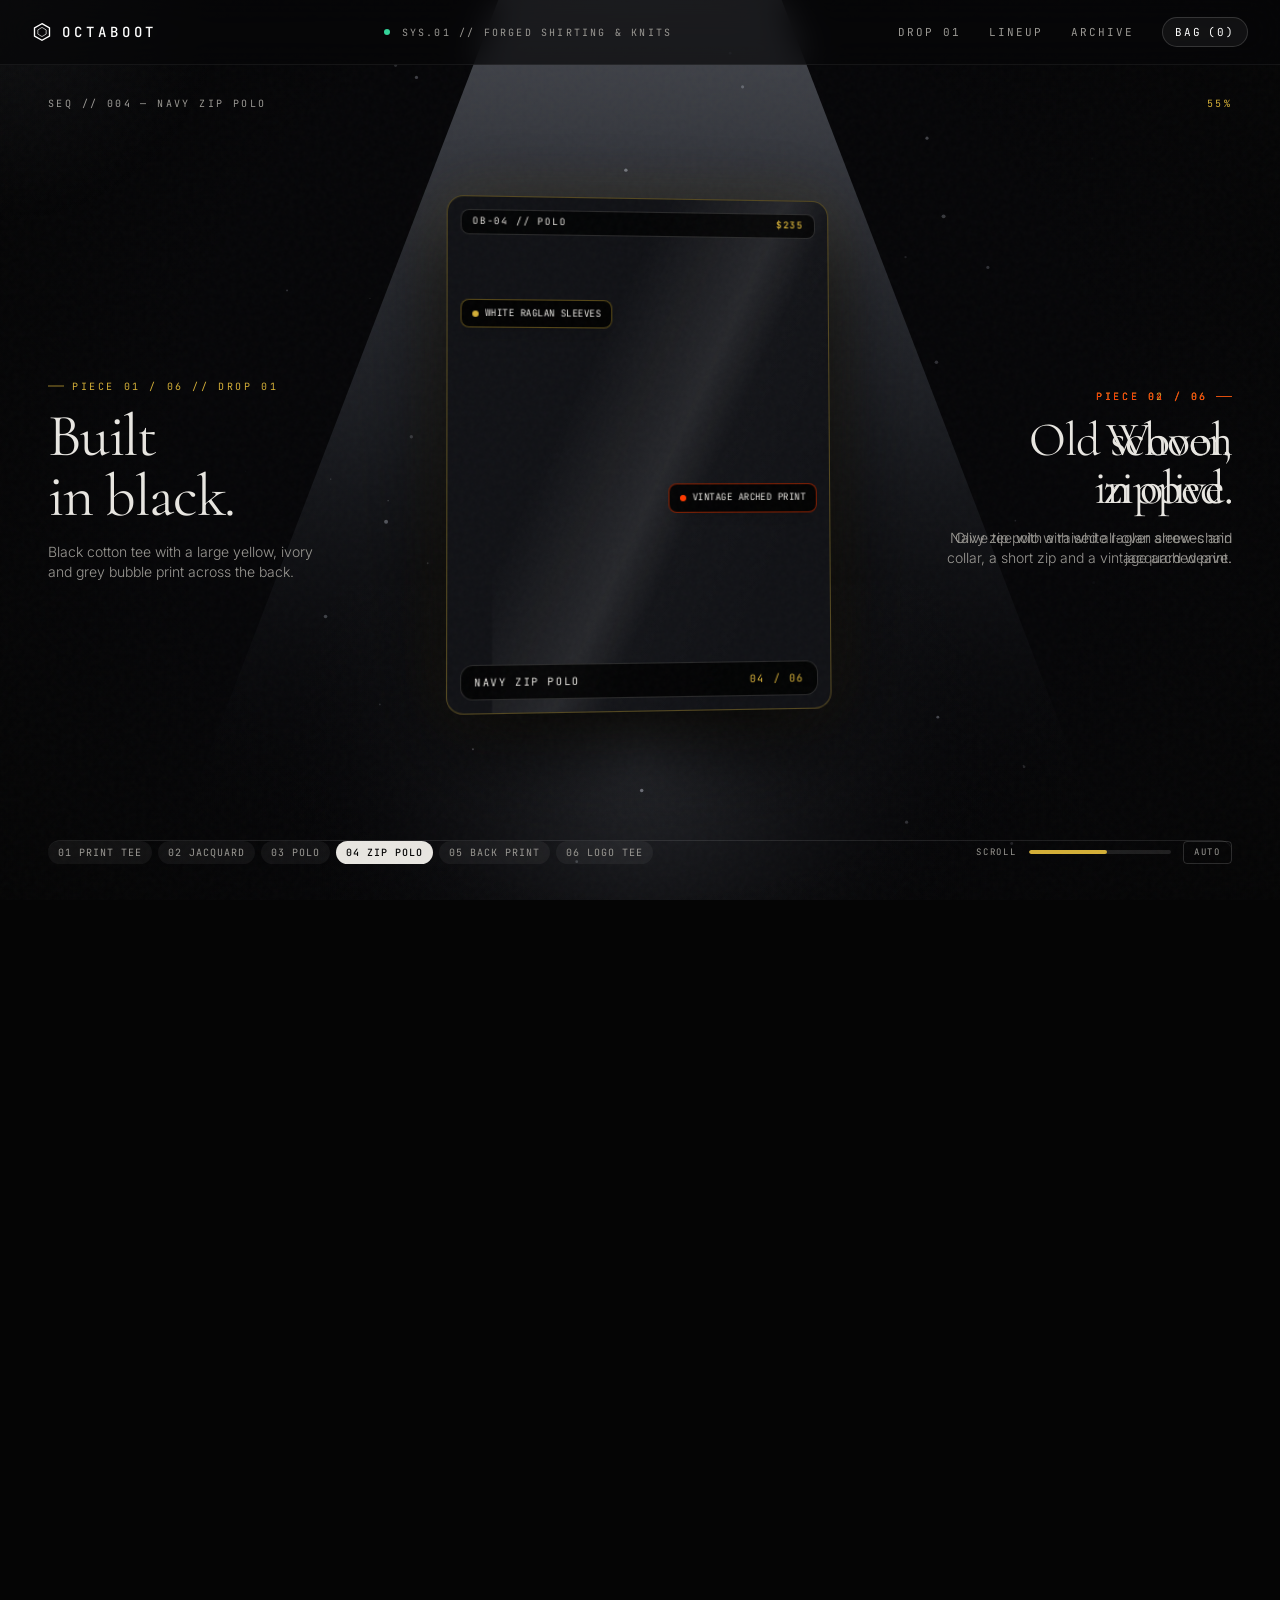
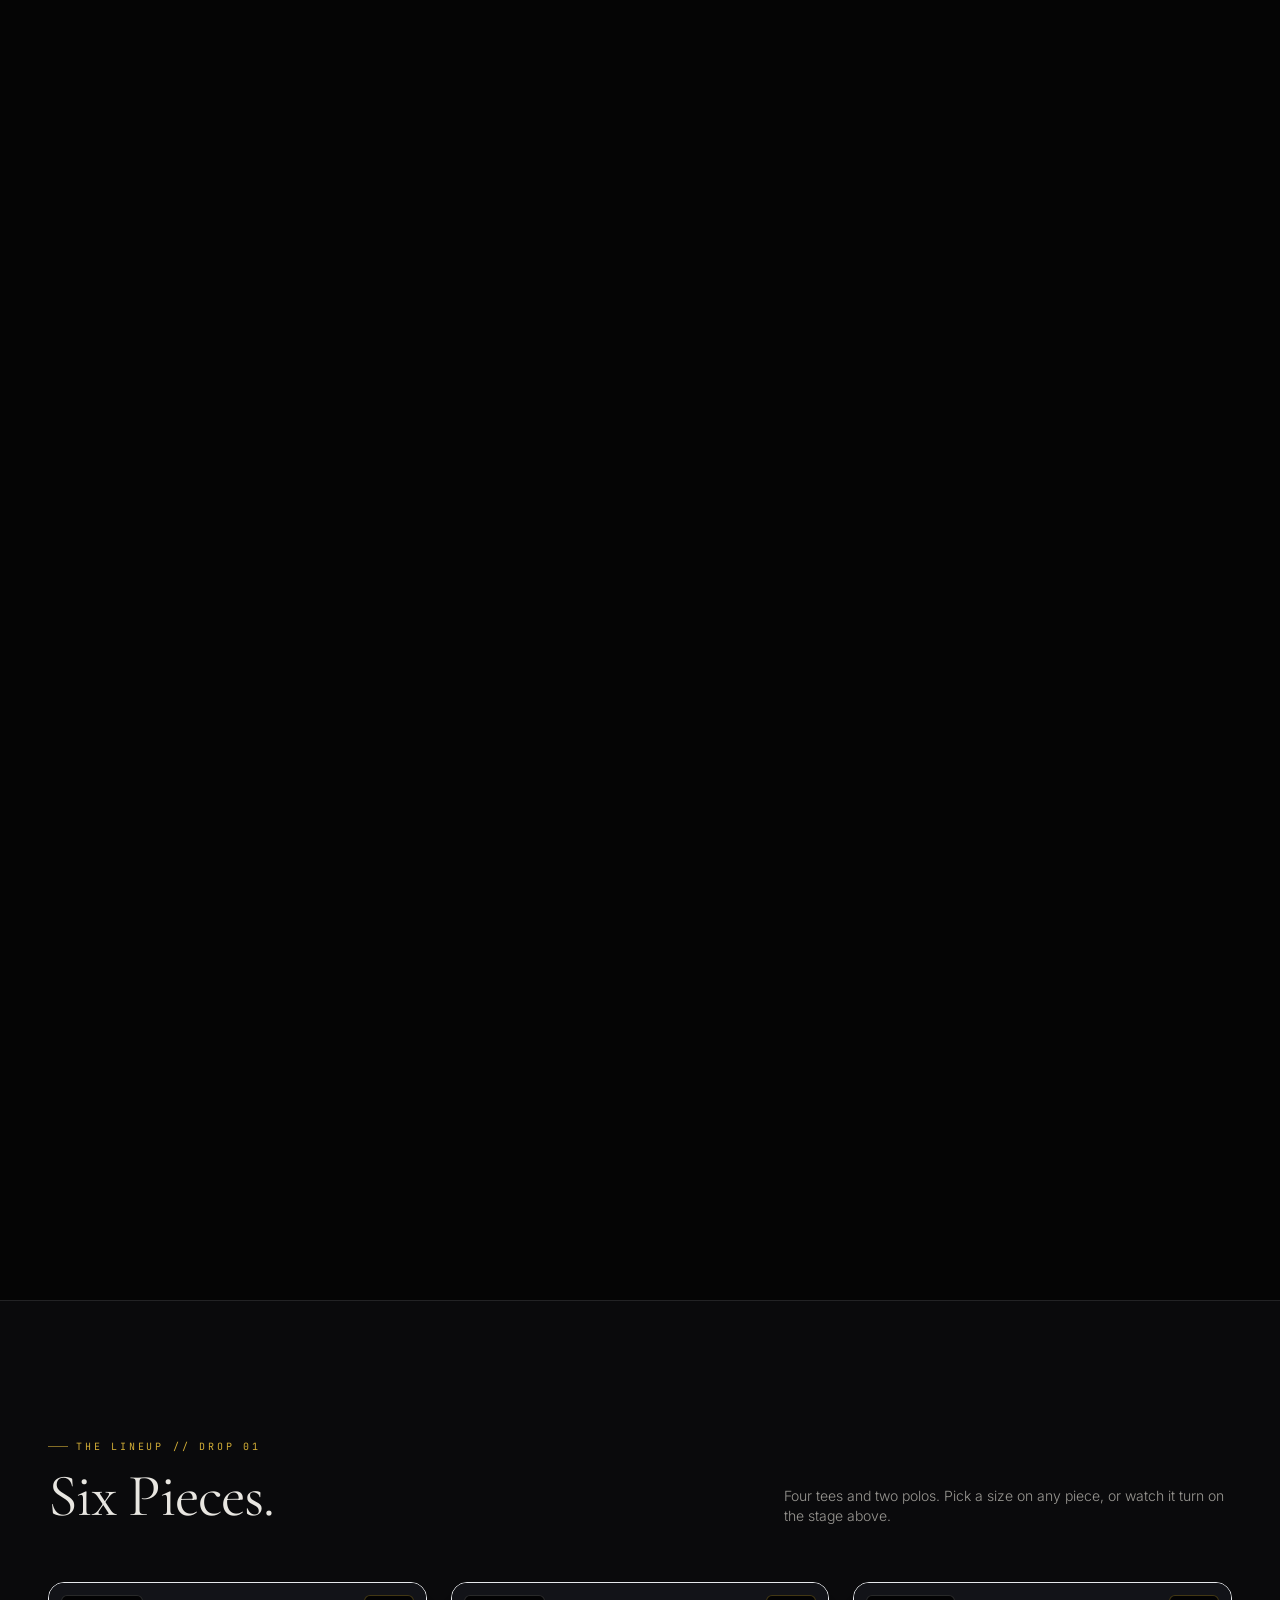
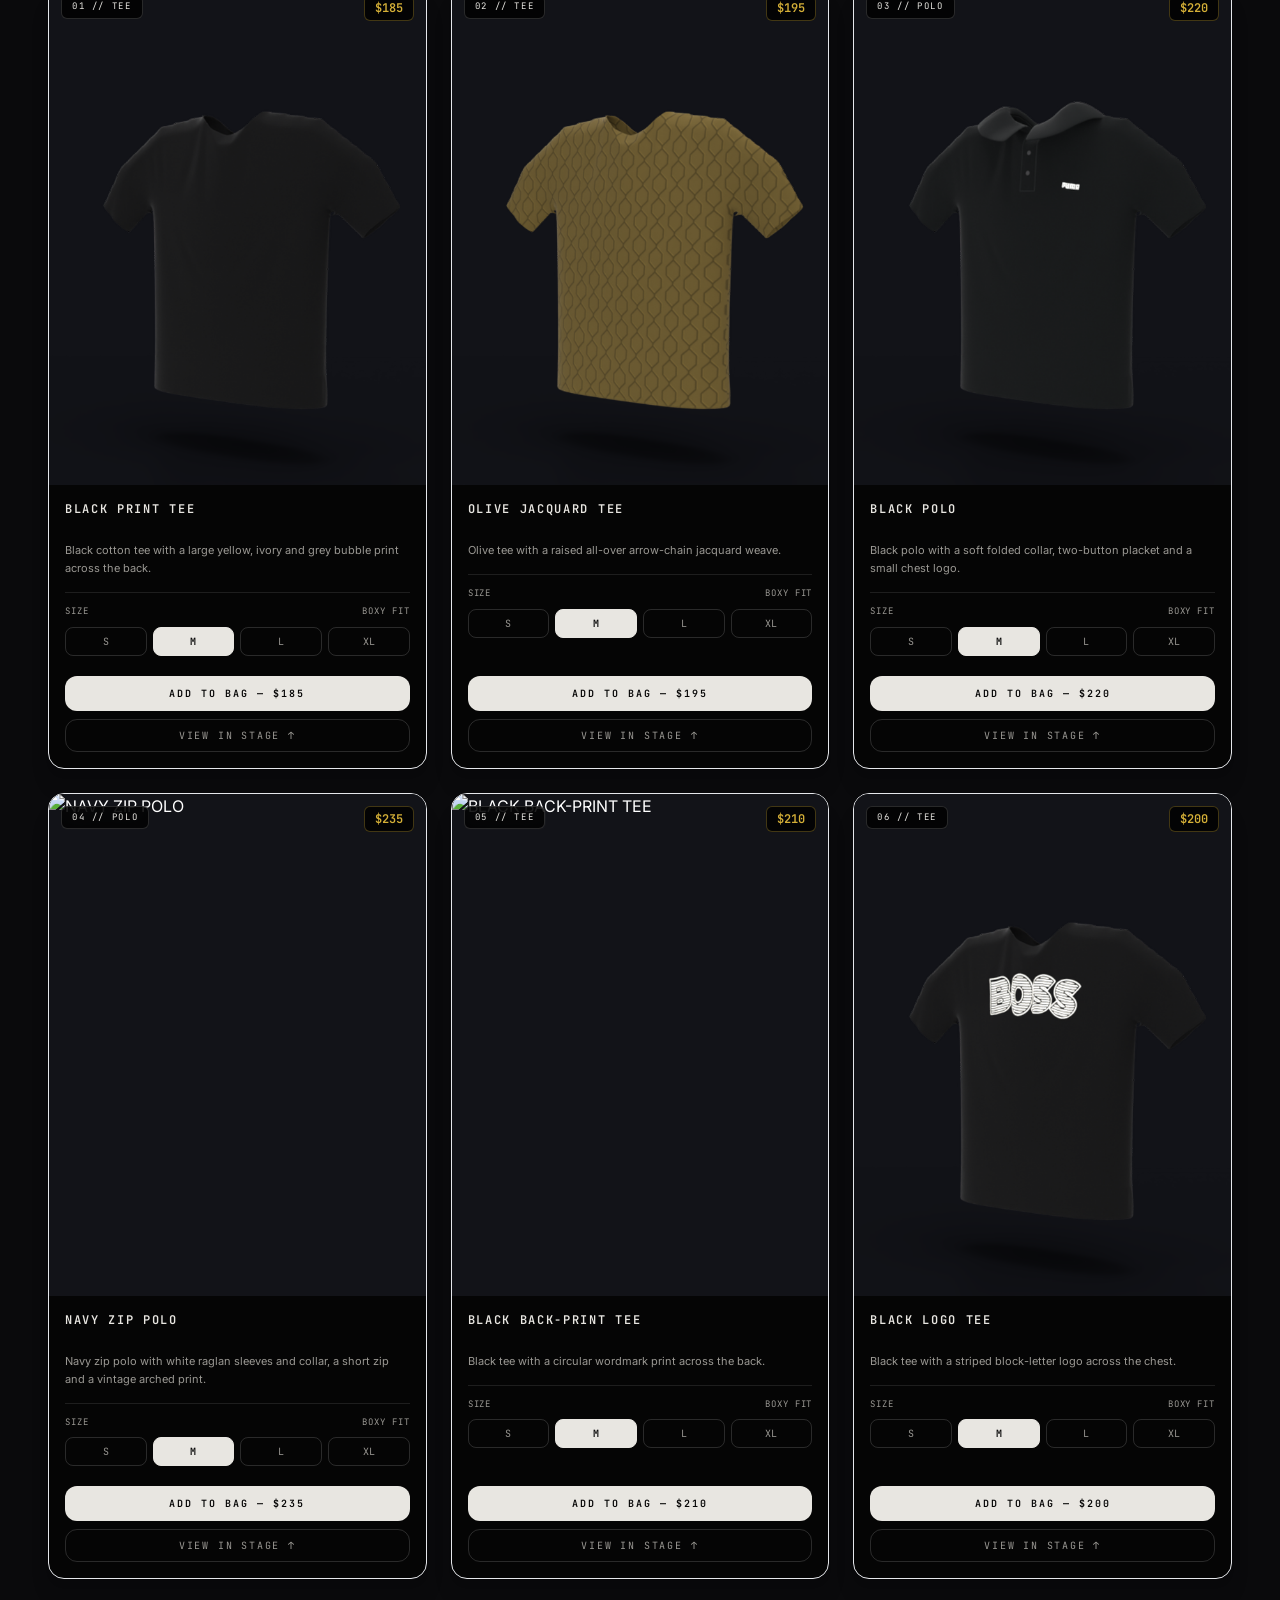
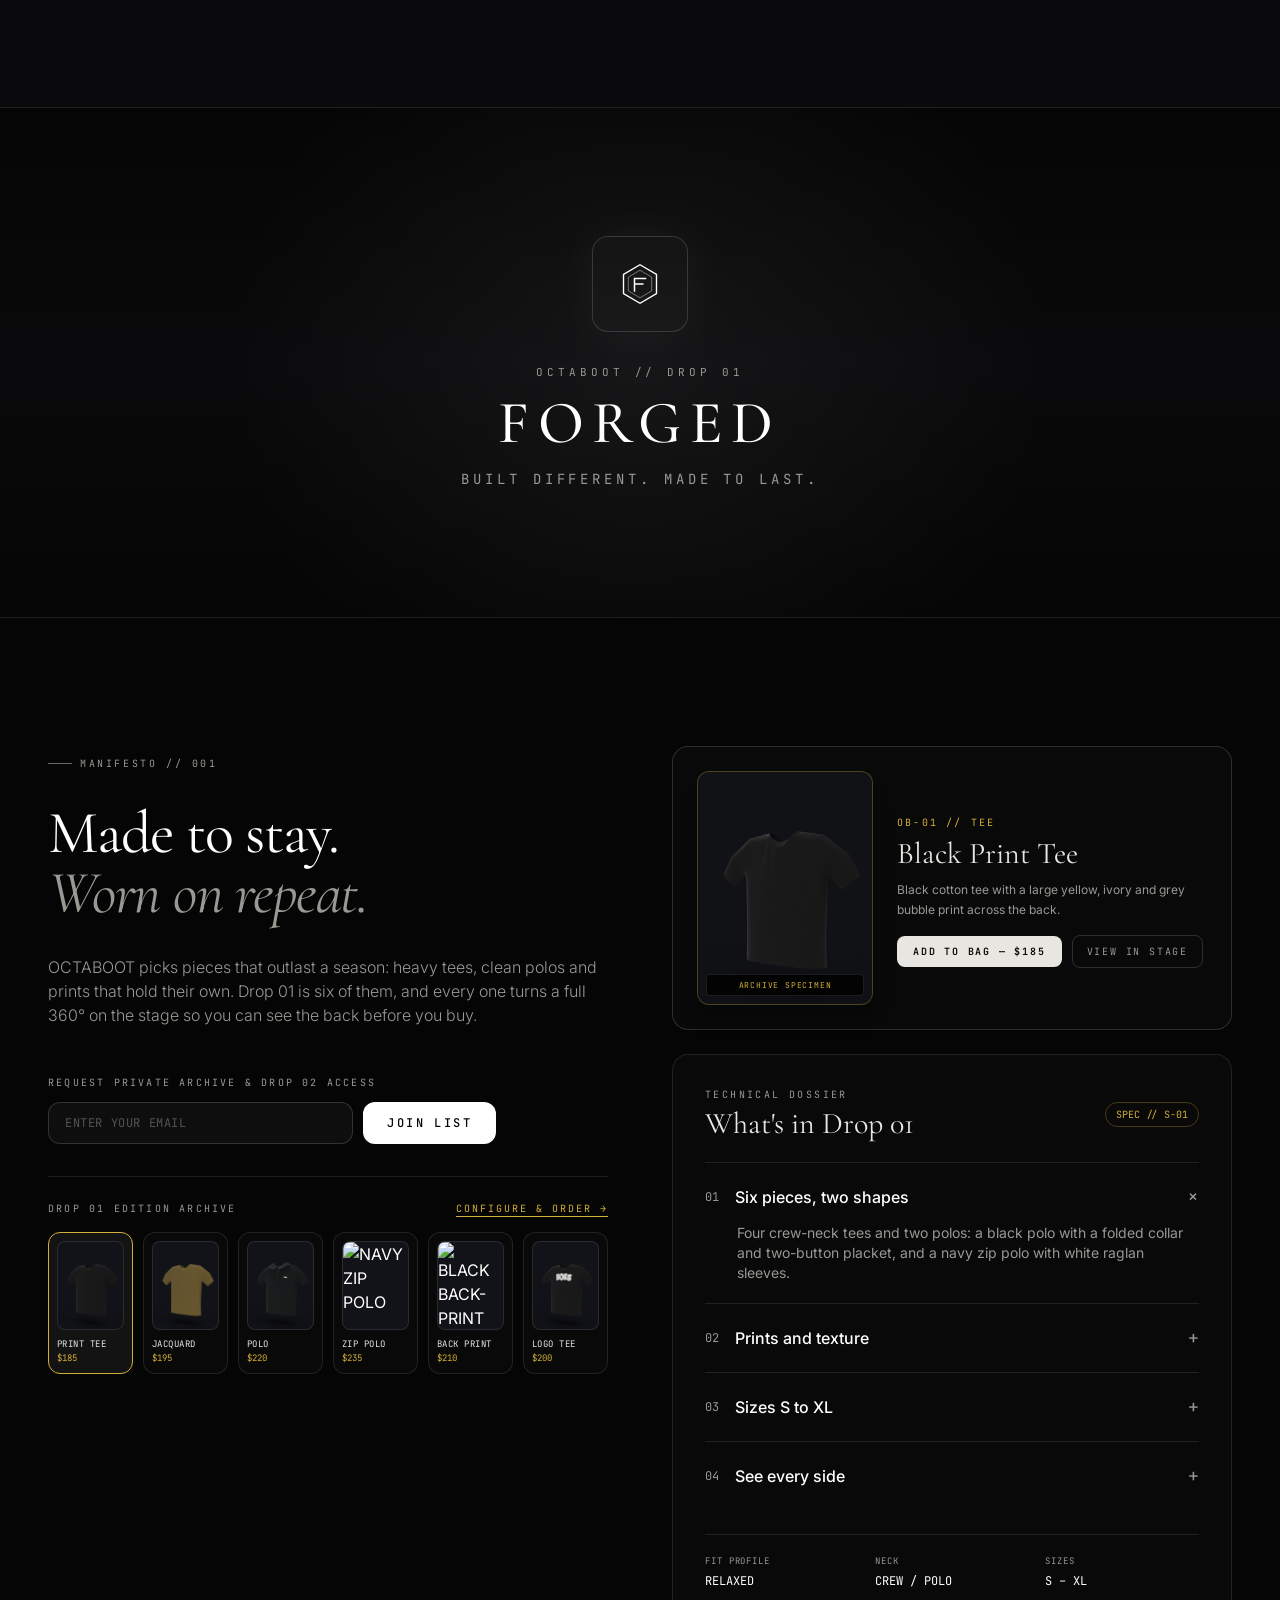
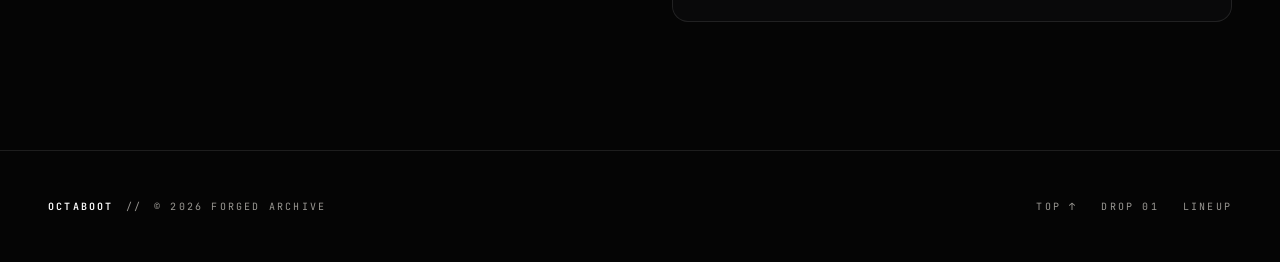
==== commit d0c46309: "Build the Drop page's Tailwind styles into the page The page relied on Tailwind's play CDN, which co" ====
--- a/public/drop/index.html
+++ b/public/drop/index.html
@@ -4,34 +4,10 @@
   <meta charset="UTF-8" />
   <meta name="viewport" content="width=device-width, initial-scale=1.0" />
   <title>OCTABOOT Drop 01</title>
-  <script src="https://cdn.tailwindcss.com"></script>
+  <style>*,:after,:before{--tw-border-spacing-x:0;--tw-border-spacing-y:0;--tw-translate-x:0;--tw-translate-y:0;--tw-rotate:0;--tw-skew-x:0;--tw-skew-y:0;--tw-scale-x:1;--tw-scale-y:1;--tw-pan-x: ;--tw-pan-y: ;--tw-pinch-zoom: ;--tw-scroll-snap-strictness:proximity;--tw-gradient-from-position: ;--tw-gradient-via-position: ;--tw-gradient-to-position: ;--tw-ordinal: ;--tw-slashed-zero: ;--tw-numeric-figure: ;--tw-numeric-spacing: ;--tw-numeric-fraction: ;--tw-ring-inset: ;--tw-ring-offset-width:0px;--tw-ring-offset-color:#fff;--tw-ring-color:rgba(59,130,246,.5);--tw-ring-offset-shadow:0 0 #0000;--tw-ring-shadow:0 0 #0000;--tw-shadow:0 0 #0000;--tw-shadow-colored:0 0 #0000;--tw-blur: ;--tw-brightness: ;--tw-contrast: ;--tw-grayscale: ;--tw-hue-rotate: ;--tw-invert: ;--tw-saturate: ;--tw-sepia: ;--tw-drop-shadow: ;--tw-backdrop-blur: ;--tw-backdrop-brightness: ;--tw-backdrop-contrast: ;--tw-backdrop-grayscale: ;--tw-backdrop-hue-rotate: ;--tw-backdrop-invert: ;--tw-backdrop-opacity: ;--tw-backdrop-saturate: ;--tw-backdrop-sepia: ;--tw-contain-size: ;--tw-contain-layout: ;--tw-contain-paint: ;--tw-contain-style: }::backdrop{--tw-border-spacing-x:0;--tw-border-spacing-y:0;--tw-translate-x:0;--tw-translate-y:0;--tw-rotate:0;--tw-skew-x:0;--tw-skew-y:0;--tw-scale-x:1;--tw-scale-y:1;--tw-pan-x: ;--tw-pan-y: ;--tw-pinch-zoom: ;--tw-scroll-snap-strictness:proximity;--tw-gradient-from-position: ;--tw-gradient-via-position: ;--tw-gradient-to-position: ;--tw-ordinal: ;--tw-slashed-zero: ;--tw-numeric-figure: ;--tw-numeric-spacing: ;--tw-numeric-fraction: ;--tw-ring-inset: ;--tw-ring-offset-width:0px;--tw-ring-offset-color:#fff;--tw-ring-color:rgba(59,130,246,.5);--tw-ring-offset-shadow:0 0 #0000;--tw-ring-shadow:0 0 #0000;--tw-shadow:0 0 #0000;--tw-shadow-colored:0 0 #0000;--tw-blur: ;--tw-brightness: ;--tw-contrast: ;--tw-grayscale: ;--tw-hue-rotate: ;--tw-invert: ;--tw-saturate: ;--tw-sepia: ;--tw-drop-shadow: ;--tw-backdrop-blur: ;--tw-backdrop-brightness: ;--tw-backdrop-contrast: ;--tw-backdrop-grayscale: ;--tw-backdrop-hue-rotate: ;--tw-backdrop-invert: ;--tw-backdrop-opacity: ;--tw-backdrop-saturate: ;--tw-backdrop-sepia: ;--tw-contain-size: ;--tw-contain-layout: ;--tw-contain-paint: ;--tw-contain-style: }/*! tailwindcss v3.4.17 | MIT License | https://tailwindcss.com*/*,:after,:before{box-sizing:border-box;border:0 solid #e5e7eb}:after,:before{--tw-content:""}:host,html{line-height:1.5;-webkit-text-size-adjust:100%;-moz-tab-size:4;-o-tab-size:4;tab-size:4;font-family:Inter,system-ui,sans-serif;font-feature-settings:normal;font-variation-settings:normal;-webkit-tap-highlight-color:transparent}body{margin:0;line-height:inherit}hr{height:0;color:inherit;border-top-width:1px}abbr:where([title]){-webkit-text-decoration:underline dotted;text-decoration:underline dotted}h1,h2,h3,h4,h5,h6{font-size:inherit;font-weight:inherit}a{color:inherit;text-decoration:inherit}b,strong{font-weight:bolder}code,kbd,pre,samp{font-family:JetBrains Mono,monospace;font-feature-settings:normal;font-variation-settings:normal;font-size:1em}small{font-size:80%}sub,sup{font-size:75%;line-height:0;position:relative;vertical-align:baseline}sub{bottom:-.25em}sup{top:-.5em}table{text-indent:0;border-color:inherit;border-collapse:collapse}button,input,optgroup,select,textarea{font-family:inherit;font-feature-settings:inherit;font-variation-settings:inherit;font-size:100%;font-weight:inherit;line-height:inherit;letter-spacing:inherit;color:inherit;margin:0;padding:0}button,select{text-transform:none}button,input:where([type=button]),input:where([type=reset]),input:where([type=submit]){-webkit-appearance:button;background-color:transparent;background-image:none}:-moz-focusring{outline:auto}:-moz-ui-invalid{box-shadow:none}progress{vertical-align:baseline}::-webkit-inner-spin-button,::-webkit-outer-spin-button{height:auto}[type=search]{-webkit-appearance:textfield;outline-offset:-2px}::-webkit-search-decoration{-webkit-appearance:none}::-webkit-file-upload-button{-webkit-appearance:button;font:inherit}summary{display:list-item}blockquote,dd,dl,figure,h1,h2,h3,h4,h5,h6,hr,p,pre{margin:0}fieldset{margin:0}fieldset,legend{padding:0}menu,ol,ul{list-style:none;margin:0;padding:0}dialog{padding:0}textarea{resize:vertical}input::-moz-placeholder,textarea::-moz-placeholder{opacity:1;color:#9ca3af}input::placeholder,textarea::placeholder{opacity:1;color:#9ca3af}[role=button],button{cursor:pointer}:disabled{cursor:default}audio,canvas,embed,iframe,img,object,svg,video{display:block;vertical-align:middle}img,video{max-width:100%;height:auto}[hidden]:where(:not([hidden=until-found])){display:none}.container{width:100%}@media (min-width:640px){.container{max-width:640px}}@media (min-width:768px){.container{max-width:768px}}@media (min-width:1024px){.container{max-width:1024px}}@media (min-width:1280px){.container{max-width:1280px}}@media (min-width:1536px){.container{max-width:1536px}}.pointer-events-none{pointer-events:none}.pointer-events-auto{pointer-events:auto}.fixed{position:fixed}.absolute{position:absolute}.relative{position:relative}.sticky{position:sticky}.inset-0{inset:0}.inset-x-0{left:0;right:0}.bottom-0{bottom:0}.bottom-2{bottom:.5rem}.bottom-3{bottom:.75rem}.bottom-\[118px\]{bottom:118px}.left-0{left:0}.left-2{left:.5rem}.left-3{left:.75rem}.right-0{right:0}.right-2{right:.5rem}.right-3{right:.75rem}.top-0{top:0}.top-3{top:.75rem}.top-\[20\%\]{top:20%}.top-\[56\%\]{top:56%}.z-0{z-index:0}.z-10{z-index:10}.z-20{z-index:20}.z-30{z-index:30}.z-50{z-index:50}.z-\[12\]{z-index:12}.z-\[2\]{z-index:2}.mx-auto{margin-left:auto;margin-right:auto}.mb-1\.5{margin-bottom:.375rem}.mb-14{margin-bottom:3.5rem}.mb-2{margin-bottom:.5rem}.mb-3{margin-bottom:.75rem}.mb-4{margin-bottom:1rem}.mb-8{margin-bottom:2rem}.ml-2{margin-left:.5rem}.ml-auto{margin-left:auto}.mt-0\.5{margin-top:.125rem}.mt-1{margin-top:.25rem}.mt-1\.5{margin-top:.375rem}.mt-2{margin-top:.5rem}.mt-2\.5{margin-top:.625rem}.mt-3\.5{margin-top:.875rem}.mt-4{margin-top:1rem}.mt-6{margin-top:1.5rem}.line-clamp-2{overflow:hidden;display:-webkit-box;-webkit-box-orient:vertical;-webkit-line-clamp:2}.block{display:block}.flex{display:flex}.inline-flex{display:inline-flex}.grid{display:grid}.hidden{display:none}.aspect-\[3\/4\]{aspect-ratio:3/4}.h-1{height:.25rem}.h-1\.5{height:.375rem}.h-11{height:2.75rem}.h-12{height:3rem}.h-16{height:4rem}.h-20{height:5rem}.h-5{height:1.25rem}.h-64{height:16rem}.h-9{height:2.25rem}.h-\[1px\]{height:1px}.h-\[500vh\]{height:500vh}.h-full{height:100%}.h-screen{height:100vh}.max-h-44{max-height:11rem}.min-h-\[2\.2rem\]{min-height:2.2rem}.w-0{width:0}.w-1\.5{width:.375rem}.w-10{width:2.5rem}.w-11{width:2.75rem}.w-20{width:5rem}.w-4{width:1rem}.w-40{width:10rem}.w-48{width:12rem}.w-5{width:1.25rem}.w-6{width:1.5rem}.w-9{width:2.25rem}.w-\[265px\]{width:265px}.w-full{width:100%}.max-w-4xl{max-width:56rem}.max-w-7xl{max-width:80rem}.max-w-full{max-width:100%}.max-w-lg{max-width:32rem}.max-w-md{max-width:28rem}.max-w-xl{max-width:36rem}.max-w-xs{max-width:20rem}.flex-1{flex:1 1 0%}.shrink-0{flex-shrink:0}.translate-x-full{--tw-translate-x:100%}.translate-x-full,.translate-y-2{transform:translate(var(--tw-translate-x),var(--tw-translate-y)) rotate(var(--tw-rotate)) skewX(var(--tw-skew-x)) skewY(var(--tw-skew-y)) scaleX(var(--tw-scale-x)) scaleY(var(--tw-scale-y))}.translate-y-2{--tw-translate-y:0.5rem}.scale-100{--tw-scale-x:1;--tw-scale-y:1}.scale-100,.scale-105{transform:translate(var(--tw-translate-x),var(--tw-translate-y)) rotate(var(--tw-rotate)) skewX(var(--tw-skew-x)) skewY(var(--tw-skew-y)) scaleX(var(--tw-scale-x)) scaleY(var(--tw-scale-y))}.scale-105{--tw-scale-x:1.05;--tw-scale-y:1.05}.transform{transform:translate(var(--tw-translate-x),var(--tw-translate-y)) rotate(var(--tw-rotate)) skewX(var(--tw-skew-x)) skewY(var(--tw-skew-y)) scaleX(var(--tw-scale-x)) scaleY(var(--tw-scale-y))}@keyframes ping{75%,to{transform:scale(2);opacity:0}}.animate-ping{animation:ping 1s cubic-bezier(0,0,.2,1) infinite}@keyframes pulse{50%{opacity:.5}}.animate-pulse{animation:pulse 2s cubic-bezier(.4,0,.6,1) infinite}.cursor-pointer{cursor:pointer}.resize{resize:both}.grid-cols-1{grid-template-columns:repeat(1,minmax(0,1fr))}.grid-cols-3{grid-template-columns:repeat(3,minmax(0,1fr))}.grid-cols-4{grid-template-columns:repeat(4,minmax(0,1fr))}.flex-col{flex-direction:column}.flex-wrap{flex-wrap:wrap}.items-start{align-items:flex-start}.items-center{align-items:center}.justify-center{justify-content:center}.justify-between{justify-content:space-between}.gap-1\.5{gap:.375rem}.gap-14{gap:3.5rem}.gap-2{gap:.5rem}.gap-2\.5{gap:.625rem}.gap-3{gap:.75rem}.gap-4{gap:1rem}.gap-6{gap:1.5rem}.space-y-2\.5>:not([hidden])~:not([hidden]){--tw-space-y-reverse:0;margin-top:calc(.625rem*(1 - var(--tw-space-y-reverse)));margin-bottom:calc(.625rem*var(--tw-space-y-reverse))}.space-y-6>:not([hidden])~:not([hidden]){--tw-space-y-reverse:0;margin-top:calc(1.5rem*(1 - var(--tw-space-y-reverse)));margin-bottom:calc(1.5rem*var(--tw-space-y-reverse))}.space-y-8>:not([hidden])~:not([hidden]){--tw-space-y-reverse:0;margin-top:calc(2rem*(1 - var(--tw-space-y-reverse)));margin-bottom:calc(2rem*var(--tw-space-y-reverse))}.divide-y>:not([hidden])~:not([hidden]){--tw-divide-y-reverse:0;border-top-width:calc(1px*(1 - var(--tw-divide-y-reverse)));border-bottom-width:calc(1px*var(--tw-divide-y-reverse))}.divide-white\/10>:not([hidden])~:not([hidden]){border-color:hsla(0,0%,100%,.1)}.overflow-hidden{overflow:hidden}.overflow-x-auto{overflow-x:auto}.overflow-y-auto{overflow-y:auto}.scroll-smooth{scroll-behavior:smooth}.truncate{overflow:hidden;text-overflow:ellipsis;white-space:nowrap}.rounded{border-radius:.25rem}.rounded-2xl{border-radius:1rem}.rounded-full{border-radius:9999px}.rounded-lg{border-radius:.5rem}.rounded-md{border-radius:.375rem}.rounded-xl{border-radius:.75rem}.border{border-width:1px}.border-b{border-bottom-width:1px}.border-l{border-left-width:1px}.border-t{border-top-width:1px}.border-dashed{border-style:dashed}.border-bone{--tw-border-opacity:1;border-color:rgb(232 230 225/var(--tw-border-opacity,1))}.border-ember\/50{border-color:rgba(255,59,0,.5)}.border-gold{--tw-border-opacity:1;border-color:rgb(212 175 55/var(--tw-border-opacity,1))}.border-gold\/30{border-color:rgba(212,175,55,.3)}.border-gold\/35{border-color:rgba(212,175,55,.35)}.border-gold\/40{border-color:rgba(212,175,55,.4)}.border-white{--tw-border-opacity:1;border-color:rgb(255 255 255/var(--tw-border-opacity,1))}.border-white\/10{border-color:hsla(0,0%,100%,.1)}.border-white\/15{border-color:hsla(0,0%,100%,.15)}.bg-\[\#090a0e\]{--tw-bg-opacity:1;background-color:rgb(9 10 14/var(--tw-bg-opacity,1))}.bg-\[\#111216\]{--tw-bg-opacity:1;background-color:rgb(17 18 22/var(--tw-bg-opacity,1))}.bg-\[\#121318\]{--tw-bg-opacity:1;background-color:rgb(18 19 24/var(--tw-bg-opacity,1))}.bg-black\/75{background-color:rgba(0,0,0,.75)}.bg-black\/80{background-color:rgba(0,0,0,.8)}.bg-black\/85{background-color:rgba(0,0,0,.85)}.bg-bone{--tw-bg-opacity:1;background-color:rgb(232 230 225/var(--tw-bg-opacity,1))}.bg-ember{--tw-bg-opacity:1;background-color:rgb(255 59 0/var(--tw-bg-opacity,1))}.bg-ember\/70{background-color:rgba(255,59,0,.7)}.bg-emerald-400{--tw-bg-opacity:1;background-color:rgb(52 211 153/var(--tw-bg-opacity,1))}.bg-gold{--tw-bg-opacity:1;background-color:rgb(212 175 55/var(--tw-bg-opacity,1))}.bg-gold\/60{background-color:rgba(212,175,55,.6)}.bg-gold\/70{background-color:rgba(212,175,55,.7)}.bg-obsidian{--tw-bg-opacity:1;background-color:rgb(5 5 5/var(--tw-bg-opacity,1))}.bg-obsidian\/70{background-color:rgba(5,5,5,.7)}.bg-obsidian\/80{background-color:rgba(5,5,5,.8)}.bg-transparent{background-color:transparent}.bg-void{--tw-bg-opacity:1;background-color:rgb(10 10 12/var(--tw-bg-opacity,1))}.bg-void\/80{background-color:rgba(10,10,12,.8)}.bg-void\/90{background-color:rgba(10,10,12,.9)}.bg-white{--tw-bg-opacity:1;background-color:rgb(255 255 255/var(--tw-bg-opacity,1))}.bg-white\/10{background-color:hsla(0,0%,100%,.1)}.bg-white\/40{background-color:hsla(0,0%,100%,.4)}.bg-white\/5{background-color:hsla(0,0%,100%,.05)}.bg-white\/\[0\.02\]{background-color:hsla(0,0%,100%,.02)}.bg-white\/\[0\.03\]{background-color:hsla(0,0%,100%,.03)}.bg-white\/\[0\.04\]{background-color:hsla(0,0%,100%,.04)}.bg-white\/\[0\.06\]{background-color:hsla(0,0%,100%,.06)}.bg-gradient-to-b{background-image:linear-gradient(to bottom,var(--tw-gradient-stops))}.from-obsidian{--tw-gradient-from:#050505 var(--tw-gradient-from-position);--tw-gradient-to:rgba(5,5,5,0) var(--tw-gradient-to-position);--tw-gradient-stops:var(--tw-gradient-from),var(--tw-gradient-to)}.via-void{--tw-gradient-to:rgba(10,10,12,0) var(--tw-gradient-to-position);--tw-gradient-stops:var(--tw-gradient-from),#0a0a0c var(--tw-gradient-via-position),var(--tw-gradient-to)}.to-obsidian{--tw-gradient-to:#050505 var(--tw-gradient-to-position)}.object-cover{-o-object-fit:cover;object-fit:cover}.object-center{-o-object-position:center;object-position:center}.p-1\.5{padding:.375rem}.p-2{padding:.5rem}.p-2\.5{padding:.625rem}.p-4{padding:1rem}.p-5{padding:1.25rem}.p-6{padding:1.5rem}.px-2{padding-left:.5rem;padding-right:.5rem}.px-2\.5{padding-left:.625rem;padding-right:.625rem}.px-3{padding-left:.75rem;padding-right:.75rem}.px-3\.5{padding-left:.875rem;padding-right:.875rem}.px-4{padding-left:1rem;padding-right:1rem}.px-5{padding-left:1.25rem;padding-right:1.25rem}.px-6{padding-left:1.5rem;padding-right:1.5rem}.px-8{padding-left:2rem;padding-right:2rem}.py-1{padding-top:.25rem;padding-bottom:.25rem}.py-1\.5{padding-top:.375rem;padding-bottom:.375rem}.py-12{padding-top:3rem;padding-bottom:3rem}.py-2{padding-top:.5rem;padding-bottom:.5rem}.py-2\.5{padding-top:.625rem;padding-bottom:.625rem}.py-24{padding-top:6rem;padding-bottom:6rem}.py-3{padding-top:.75rem;padding-bottom:.75rem}.py-3\.5{padding-top:.875rem;padding-bottom:.875rem}.py-4{padding-top:1rem;padding-bottom:1rem}.py-5{padding-top:1.25rem;padding-bottom:1.25rem}.pb-0\.5{padding-bottom:.125rem}.pb-4{padding-bottom:1rem}.pb-5{padding-bottom:1.25rem}.pb-6{padding-bottom:1.5rem}.pl-8{padding-left:2rem}.pr-1{padding-right:.25rem}.pt-1{padding-top:.25rem}.pt-20{padding-top:5rem}.pt-3{padding-top:.75rem}.pt-3\.5{padding-top:.875rem}.pt-4{padding-top:1rem}.pt-5{padding-top:1.25rem}.pt-6{padding-top:1.5rem}.text-left{text-align:left}.text-center{text-align:center}.text-right{text-align:right}.font-mono{font-family:JetBrains Mono,monospace}.font-serif{font-family:Cormorant Garamond,Georgia,serif}.text-2xl{font-size:1.5rem;line-height:2rem}.text-3xl{font-size:1.875rem;line-height:2.25rem}.text-4xl{font-size:2.25rem;line-height:2.5rem}.text-\[10px\]{font-size:10px}.text-\[11px\]{font-size:11px}.text-\[8px\]{font-size:8px}.text-\[9px\]{font-size:9px}.text-lg{font-size:1.125rem;line-height:1.75rem}.text-sm{font-size:.875rem;line-height:1.25rem}.text-xs{font-size:.75rem;line-height:1rem}.font-light{font-weight:300}.font-medium{font-weight:500}.font-normal{font-weight:400}.font-semibold{font-weight:600}.uppercase{text-transform:uppercase}.italic{font-style:italic}.leading-\[0\.96\]{line-height:.96}.leading-\[1\.02\]{line-height:1.02}.leading-\[1\.03\]{line-height:1.03}.leading-relaxed{line-height:1.625}.leading-snug{line-height:1.375}.tracking-\[-0\.02em\]{letter-spacing:-.02em}.tracking-\[0\.14em\]{letter-spacing:.14em}.tracking-\[0\.16em\]{letter-spacing:.16em}.tracking-\[0\.18em\]{letter-spacing:.18em}.tracking-\[0\.22em\]{letter-spacing:.22em}.tracking-\[0\.24em\]{letter-spacing:.24em}.tracking-\[0\.25em\]{letter-spacing:.25em}.tracking-\[0\.26em\]{letter-spacing:.26em}.tracking-\[0\.28em\]{letter-spacing:.28em}.tracking-\[0\.2em\]{letter-spacing:.2em}.tracking-\[0\.36em\]{letter-spacing:.36em}.tracking-wider{letter-spacing:.05em}.tracking-widest{letter-spacing:.1em}.text-bone{--tw-text-opacity:1;color:rgb(232 230 225/var(--tw-text-opacity,1))}.text-bone\/90{color:hsla(43,13%,90%,.9)}.text-ember{--tw-text-opacity:1;color:rgb(255 59 0/var(--tw-text-opacity,1))}.text-emerald-400{--tw-text-opacity:1;color:rgb(52 211 153/var(--tw-text-opacity,1))}.text-gold{--tw-text-opacity:1;color:rgb(212 175 55/var(--tw-text-opacity,1))}.text-obsidian{--tw-text-opacity:1;color:rgb(5 5 5/var(--tw-text-opacity,1))}.text-silver{--tw-text-opacity:1;color:rgb(154 152 147/var(--tw-text-opacity,1))}.text-silver\/50{color:hsla(43,3%,59%,.5)}.text-silver\/60{color:hsla(43,3%,59%,.6)}.text-silver\/70{color:hsla(43,3%,59%,.7)}.text-white{--tw-text-opacity:1;color:rgb(255 255 255/var(--tw-text-opacity,1))}.underline{text-decoration-line:underline}.underline-offset-4{text-underline-offset:4px}.antialiased{-webkit-font-smoothing:antialiased;-moz-osx-font-smoothing:grayscale}.opacity-0{opacity:0}.opacity-100{opacity:1}.shadow-2xl{--tw-shadow:0 25px 50px -12px rgba(0,0,0,.25);--tw-shadow-colored:0 25px 50px -12px var(--tw-shadow-color)}.shadow-2xl,.shadow-\[0_0_30px_rgba\(255\2c 255\2c 255\2c 0\.15\)\]{box-shadow:var(--tw-ring-offset-shadow,0 0 #0000),var(--tw-ring-shadow,0 0 #0000),var(--tw-shadow)}.shadow-\[0_0_30px_rgba\(255\2c 255\2c 255\2c 0\.15\)\]{--tw-shadow:0 0 30px hsla(0,0%,100%,.15);--tw-shadow-colored:0 0 30px var(--tw-shadow-color)}.shadow-\[0_0_50px_rgba\(255\2c 255\2c 255\2c 0\.05\)\]{--tw-shadow:0 0 50px hsla(0,0%,100%,.05);--tw-shadow-colored:0 0 50px var(--tw-shadow-color);box-shadow:var(--tw-ring-offset-shadow,0 0 #0000),var(--tw-ring-shadow,0 0 #0000),var(--tw-shadow)}.shadow-\[0_30px_90px_rgba\(0\2c 0\2c 0\2c 0\.95\)\2c 0_0_55px_rgba\(212\2c 175\2c 55\2c 0\.12\)\]{--tw-shadow:0 30px 90px rgba(0,0,0,.95),0 0 55px rgba(212,175,55,.12);--tw-shadow-colored:0 30px 90px var(--tw-shadow-color),0 0 55px var(--tw-shadow-color);box-shadow:var(--tw-ring-offset-shadow,0 0 #0000),var(--tw-ring-shadow,0 0 #0000),var(--tw-shadow)}.shadow-lg{--tw-shadow:0 10px 15px -3px rgba(0,0,0,.1),0 4px 6px -4px rgba(0,0,0,.1);--tw-shadow-colored:0 10px 15px -3px var(--tw-shadow-color),0 4px 6px -4px var(--tw-shadow-color)}.shadow-lg,.shadow-xl{box-shadow:var(--tw-ring-offset-shadow,0 0 #0000),var(--tw-ring-shadow,0 0 #0000),var(--tw-shadow)}.shadow-xl{--tw-shadow:0 20px 25px -5px rgba(0,0,0,.1),0 8px 10px -6px rgba(0,0,0,.1);--tw-shadow-colored:0 20px 25px -5px var(--tw-shadow-color),0 8px 10px -6px var(--tw-shadow-color)}.blur{--tw-blur:blur(8px)}.blur,.filter{filter:var(--tw-blur) var(--tw-brightness) var(--tw-contrast) var(--tw-grayscale) var(--tw-hue-rotate) var(--tw-invert) var(--tw-saturate) var(--tw-sepia) var(--tw-drop-shadow)}.backdrop-blur-md{--tw-backdrop-blur:blur(12px)}.backdrop-blur-md,.backdrop-blur-sm{-webkit-backdrop-filter:var(--tw-backdrop-blur) var(--tw-backdrop-brightness) var(--tw-backdrop-contrast) var(--tw-backdrop-grayscale) var(--tw-backdrop-hue-rotate) var(--tw-backdrop-invert) var(--tw-backdrop-opacity) var(--tw-backdrop-saturate) var(--tw-backdrop-sepia);backdrop-filter:var(--tw-backdrop-blur) var(--tw-backdrop-brightness) var(--tw-backdrop-contrast) var(--tw-backdrop-grayscale) var(--tw-backdrop-hue-rotate) var(--tw-backdrop-invert) var(--tw-backdrop-opacity) var(--tw-backdrop-saturate) var(--tw-backdrop-sepia)}.backdrop-blur-sm{--tw-backdrop-blur:blur(4px)}.backdrop-filter{-webkit-backdrop-filter:var(--tw-backdrop-blur) var(--tw-backdrop-brightness) var(--tw-backdrop-contrast) var(--tw-backdrop-grayscale) var(--tw-backdrop-hue-rotate) var(--tw-backdrop-invert) var(--tw-backdrop-opacity) var(--tw-backdrop-saturate) var(--tw-backdrop-sepia);backdrop-filter:var(--tw-backdrop-blur) var(--tw-backdrop-brightness) var(--tw-backdrop-contrast) var(--tw-backdrop-grayscale) var(--tw-backdrop-hue-rotate) var(--tw-backdrop-invert) var(--tw-backdrop-opacity) var(--tw-backdrop-saturate) var(--tw-backdrop-sepia)}.transition{transition-property:color,background-color,border-color,text-decoration-color,fill,stroke,opacity,box-shadow,transform,filter,-webkit-backdrop-filter;transition-property:color,background-color,border-color,text-decoration-color,fill,stroke,opacity,box-shadow,transform,filter,backdrop-filter;transition-property:color,background-color,border-color,text-decoration-color,fill,stroke,opacity,box-shadow,transform,filter,backdrop-filter,-webkit-backdrop-filter;transition-timing-function:cubic-bezier(.4,0,.2,1);transition-duration:.15s}.transition-all{transition-property:all;transition-timing-function:cubic-bezier(.4,0,.2,1);transition-duration:.15s}.transition-colors{transition-property:color,background-color,border-color,text-decoration-color,fill,stroke;transition-timing-function:cubic-bezier(.4,0,.2,1);transition-duration:.15s}.transition-opacity{transition-property:opacity;transition-timing-function:cubic-bezier(.4,0,.2,1);transition-duration:.15s}.transition-transform{transition-property:transform;transition-timing-function:cubic-bezier(.4,0,.2,1);transition-duration:.15s}.duration-300{transition-duration:.3s}.duration-500{transition-duration:.5s}.duration-700{transition-duration:.7s}.ease-\[cubic-bezier\(0\.16\2c 1\2c 0\.3\2c 1\)\]{transition-timing-function:cubic-bezier(.16,1,.3,1)}.selection\:bg-white ::-moz-selection{--tw-bg-opacity:1;background-color:rgb(255 255 255/var(--tw-bg-opacity,1))}.selection\:bg-white ::selection{--tw-bg-opacity:1;background-color:rgb(255 255 255/var(--tw-bg-opacity,1))}.selection\:text-obsidian ::-moz-selection{--tw-text-opacity:1;color:rgb(5 5 5/var(--tw-text-opacity,1))}.selection\:text-obsidian ::selection{--tw-text-opacity:1;color:rgb(5 5 5/var(--tw-text-opacity,1))}.selection\:bg-white::-moz-selection{--tw-bg-opacity:1;background-color:rgb(255 255 255/var(--tw-bg-opacity,1))}.selection\:bg-white::selection{--tw-bg-opacity:1;background-color:rgb(255 255 255/var(--tw-bg-opacity,1))}.selection\:text-obsidian::-moz-selection{--tw-text-opacity:1;color:rgb(5 5 5/var(--tw-text-opacity,1))}.selection\:text-obsidian::selection{--tw-text-opacity:1;color:rgb(5 5 5/var(--tw-text-opacity,1))}.placeholder\:text-silver\/50::-moz-placeholder{color:hsla(43,3%,59%,.5)}.placeholder\:text-silver\/50::placeholder{color:hsla(43,3%,59%,.5)}.hover\:border-gold\/50:hover{border-color:rgba(212,175,55,.5)}.hover\:border-gold\/70:hover{border-color:rgba(212,175,55,.7)}.hover\:border-white\/40:hover{border-color:hsla(0,0%,100%,.4)}.hover\:border-white\/50:hover{border-color:hsla(0,0%,100%,.5)}.hover\:bg-chrome:hover{--tw-bg-opacity:1;background-color:rgb(212 216 224/var(--tw-bg-opacity,1))}.hover\:bg-gold:hover{--tw-bg-opacity:1;background-color:rgb(212 175 55/var(--tw-bg-opacity,1))}.hover\:bg-white:hover{--tw-bg-opacity:1;background-color:rgb(255 255 255/var(--tw-bg-opacity,1))}.hover\:text-bone:hover{--tw-text-opacity:1;color:rgb(232 230 225/var(--tw-text-opacity,1))}.hover\:text-obsidian:hover{--tw-text-opacity:1;color:rgb(5 5 5/var(--tw-text-opacity,1))}.hover\:text-white:hover{--tw-text-opacity:1;color:rgb(255 255 255/var(--tw-text-opacity,1))}.focus\:border-white\/60:focus{border-color:hsla(0,0%,100%,.6)}.focus\:outline-none:focus{outline:2px solid transparent;outline-offset:2px}.enabled\:border-white:enabled{--tw-border-opacity:1;border-color:rgb(255 255 255/var(--tw-border-opacity,1))}.enabled\:text-white:enabled{--tw-text-opacity:1;color:rgb(255 255 255/var(--tw-text-opacity,1))}.enabled\:hover\:bg-white:hover:enabled{--tw-bg-opacity:1;background-color:rgb(255 255 255/var(--tw-bg-opacity,1))}.enabled\:hover\:text-obsidian:hover:enabled{--tw-text-opacity:1;color:rgb(5 5 5/var(--tw-text-opacity,1))}.disabled\:cursor-not-allowed:disabled{cursor:not-allowed}.group:hover .group-hover\:rotate-90{--tw-rotate:90deg}.group:hover .group-hover\:rotate-90,.group:hover .group-hover\:scale-105{transform:translate(var(--tw-translate-x),var(--tw-translate-y)) rotate(var(--tw-rotate)) skewX(var(--tw-skew-x)) skewY(var(--tw-skew-y)) scaleX(var(--tw-scale-x)) scaleY(var(--tw-scale-y))}.group:hover .group-hover\:scale-105{--tw-scale-x:1.05;--tw-scale-y:1.05}.group:hover .group-hover\:text-chrome{--tw-text-opacity:1;color:rgb(212 216 224/var(--tw-text-opacity,1))}.group:hover .group-hover\:text-obsidian{--tw-text-opacity:1;color:rgb(5 5 5/var(--tw-text-opacity,1))}@media (min-width:640px){.sm\:bottom-\[92px\]{bottom:92px}.sm\:mb-3{margin-bottom:.75rem}.sm\:mb-4{margin-bottom:1rem}.sm\:block{display:block}.sm\:inline-block{display:inline-block}.sm\:h-24{height:6rem}.sm\:w-24{width:6rem}.sm\:w-44{width:11rem}.sm\:w-64{width:16rem}.sm\:w-\[325px\]{width:325px}.sm\:max-w-\[290px\]{max-width:290px}.sm\:grid-cols-2{grid-template-columns:repeat(2,minmax(0,1fr))}.sm\:grid-cols-6{grid-template-columns:repeat(6,minmax(0,1fr))}.sm\:flex-row{flex-direction:row}.sm\:justify-start{justify-content:flex-start}.sm\:gap-7{gap:1.75rem}.sm\:bg-transparent{background-color:transparent}.sm\:p-3\.5{padding:.875rem}.sm\:p-6{padding:1.5rem}.sm\:p-8{padding:2rem}.sm\:px-0{padding-left:0;padding-right:0}.sm\:px-12{padding-left:3rem;padding-right:3rem}.sm\:px-8{padding-left:2rem;padding-right:2rem}.sm\:py-0{padding-top:0;padding-bottom:0}.sm\:py-32{padding-top:8rem;padding-bottom:8rem}.sm\:pb-0{padding-bottom:0}.sm\:pb-9{padding-bottom:2.25rem}.sm\:pt-24{padding-top:6rem}.sm\:text-left{text-align:left}.sm\:text-3xl{font-size:1.875rem;line-height:2.25rem}.sm\:text-5xl{font-size:3rem;line-height:1}.sm\:text-6xl{font-size:3.75rem;line-height:1}.sm\:text-base{font-size:1rem;line-height:1.5rem}.sm\:text-sm{font-size:.875rem;line-height:1.25rem}.sm\:backdrop-blur-none{--tw-backdrop-blur: ;-webkit-backdrop-filter:var(--tw-backdrop-blur) var(--tw-backdrop-brightness) var(--tw-backdrop-contrast) var(--tw-backdrop-grayscale) var(--tw-backdrop-hue-rotate) var(--tw-backdrop-invert) var(--tw-backdrop-opacity) var(--tw-backdrop-saturate) var(--tw-backdrop-sepia);backdrop-filter:var(--tw-backdrop-blur) var(--tw-backdrop-brightness) var(--tw-backdrop-contrast) var(--tw-backdrop-grayscale) var(--tw-backdrop-hue-rotate) var(--tw-backdrop-invert) var(--tw-backdrop-opacity) var(--tw-backdrop-saturate) var(--tw-backdrop-sepia)}}@media (min-width:768px){.md\:block{display:block}.md\:inline-block{display:inline-block}.md\:w-\[365px\]{width:365px}.md\:flex-row{flex-direction:row}.md\:items-end{align-items:flex-end}}@media (min-width:1024px){.lg\:top-1\/2{top:50%}.lg\:col-span-6{grid-column:span 6/span 6}.lg\:flex{display:flex}.lg\:-translate-y-1\/2{--tw-translate-y:-50%;transform:translate(var(--tw-translate-x),var(--tw-translate-y)) rotate(var(--tw-rotate)) skewX(var(--tw-skew-x)) skewY(var(--tw-skew-y)) scaleX(var(--tw-scale-x)) scaleY(var(--tw-scale-y))}.lg\:grid-cols-12{grid-template-columns:repeat(12,minmax(0,1fr))}.lg\:grid-cols-3{grid-template-columns:repeat(3,minmax(0,1fr))}.lg\:gap-16{gap:4rem}.lg\:border-none{border-style:none}.lg\:bg-transparent{background-color:transparent}.lg\:p-0{padding:0}.lg\:backdrop-blur-none{--tw-backdrop-blur: ;-webkit-backdrop-filter:var(--tw-backdrop-blur) var(--tw-backdrop-brightness) var(--tw-backdrop-contrast) var(--tw-backdrop-grayscale) var(--tw-backdrop-hue-rotate) var(--tw-backdrop-invert) var(--tw-backdrop-opacity) var(--tw-backdrop-saturate) var(--tw-backdrop-sepia);backdrop-filter:var(--tw-backdrop-blur) var(--tw-backdrop-brightness) var(--tw-backdrop-contrast) var(--tw-backdrop-grayscale) var(--tw-backdrop-hue-rotate) var(--tw-backdrop-invert) var(--tw-backdrop-opacity) var(--tw-backdrop-saturate) var(--tw-backdrop-sepia)}}</style>
   <link rel="preconnect" href="https://fonts.googleapis.com">
   <link rel="preconnect" href="https://fonts.gstatic.com" crossorigin>
   <link href="https://fonts.googleapis.com/css2?family=Cormorant+Garamond:ital,wght@0,400;0,500;0,600;1,400&family=Inter:wght@300;400;500;600&family=JetBrains+Mono:wght@400;500&display=swap" rel="stylesheet">
-  <script>
-    tailwind.config = {
-      darkMode: 'class',
-      theme: {
-        extend: {
-          colors: {
-            obsidian: '#050505',
-            void: '#0a0a0c',
-            bone: '#E8E6E1',
-            silver: '#9a9893',
-            chrome: '#d4d8e0',
-            gold: '#D4AF37',
-            ember: '#FF3B00',
-            cyan: '#00e5ff'
-          },
-          fontFamily: {
-            serif: ['"Cormorant Garamond"', 'Georgia', 'serif'],
-            sans: ['"Inter"', 'system-ui', 'sans-serif'],
-            mono: ['"JetBrains Mono"', 'monospace'],
-          }
-        }
-      }
-    }
-  </script>
   <style>
     * {
       box-sizing: border-box;
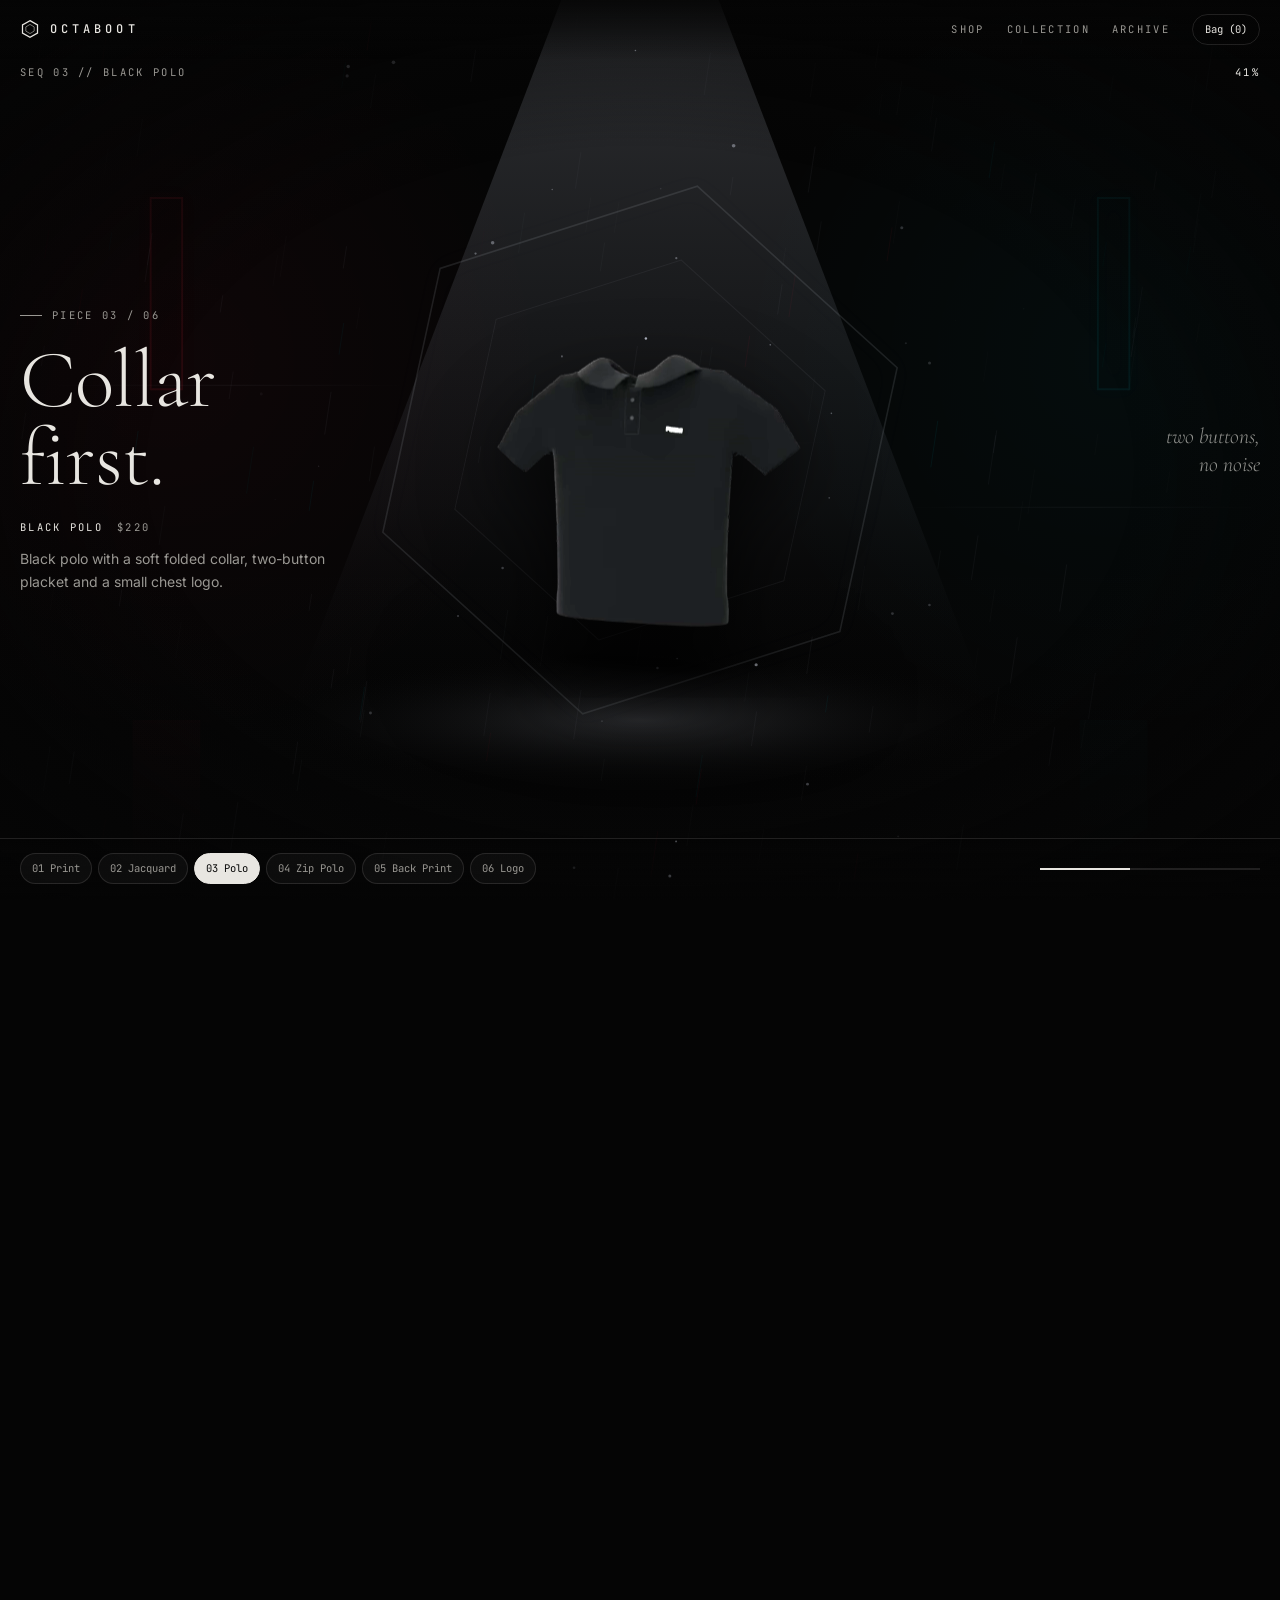
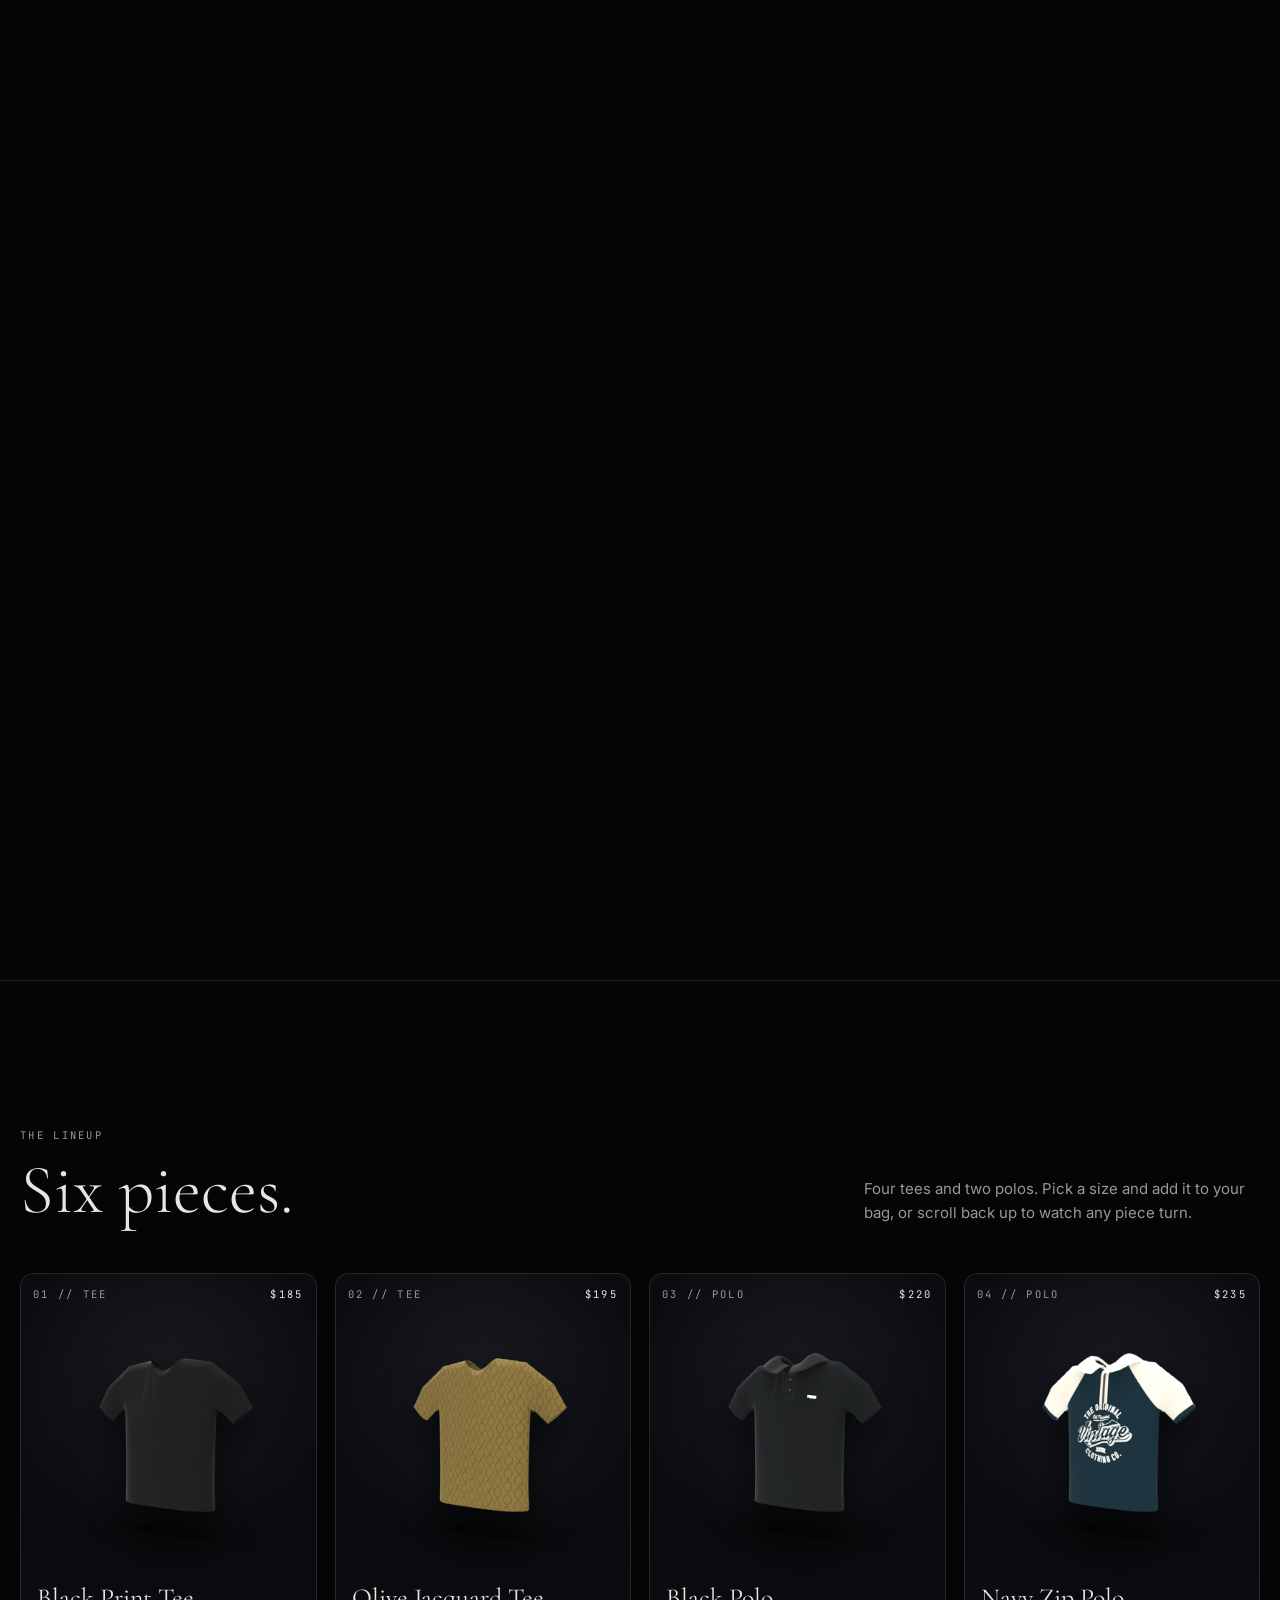
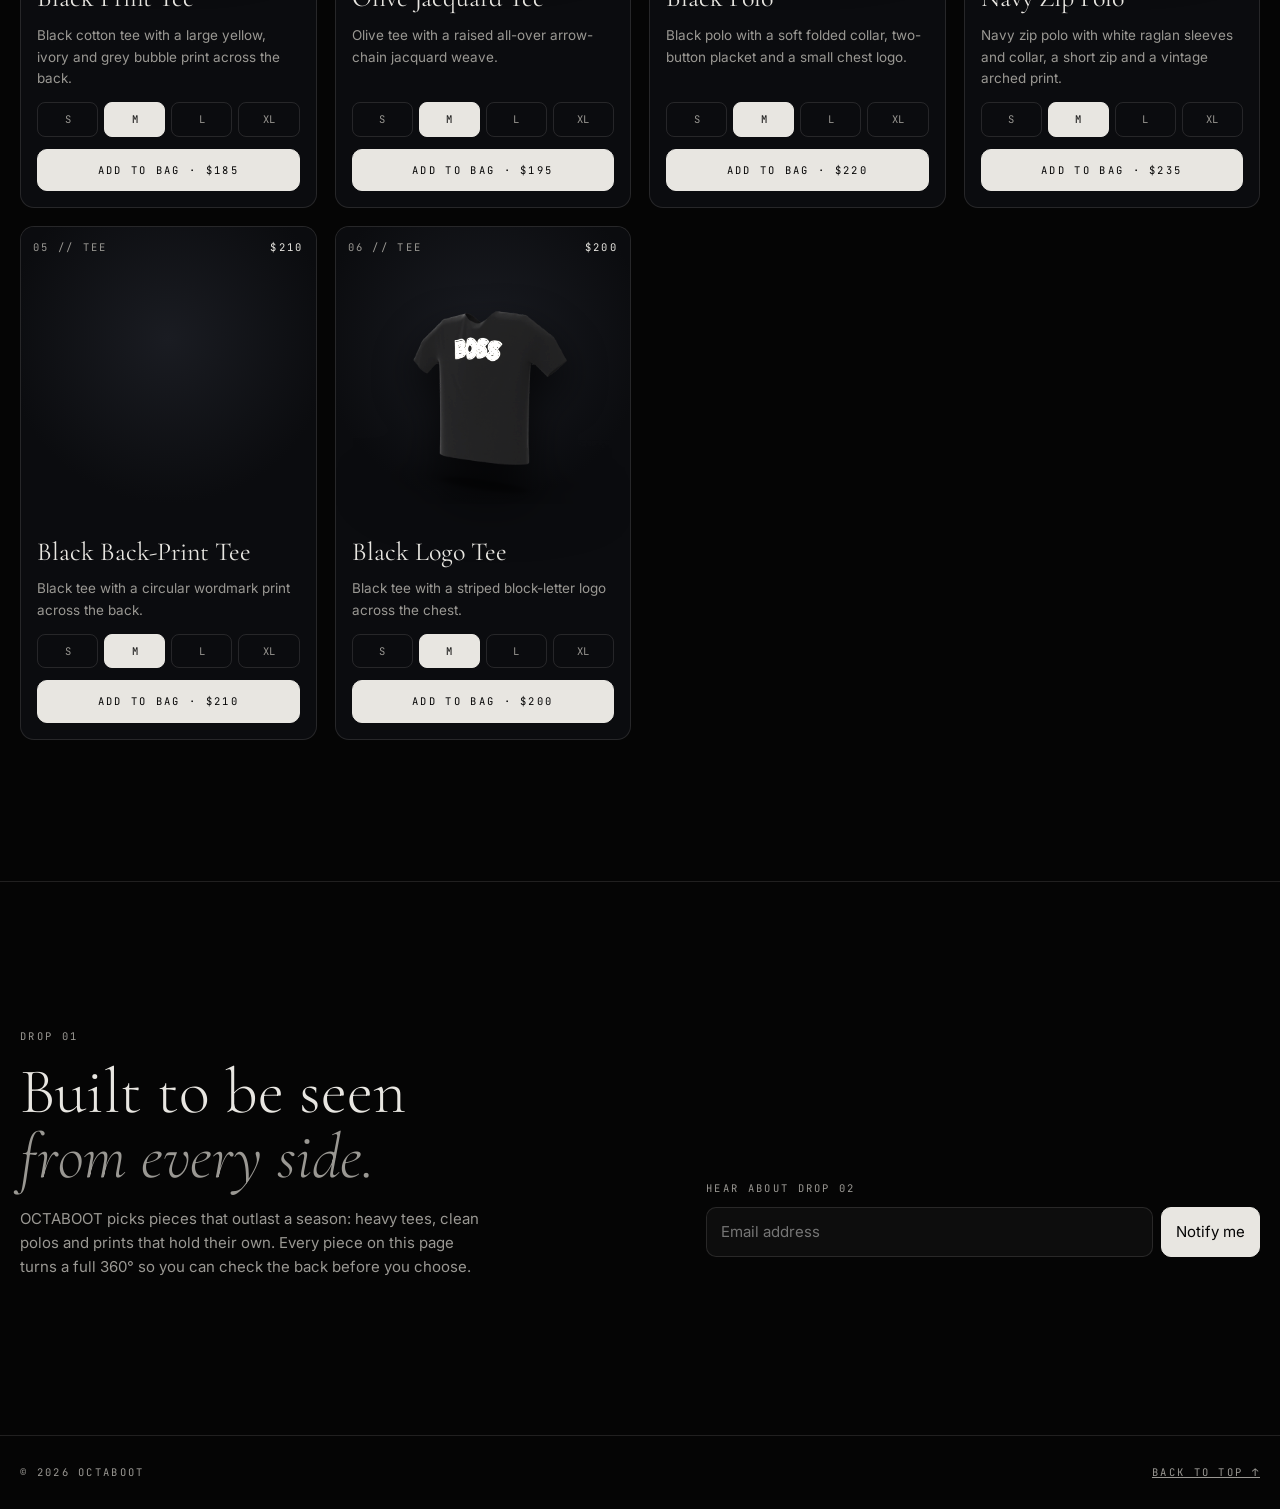
==== commit c51dc2e3: "Rebuild the Drop page from the reference brief Replace the Gemini-based page with a hand-built, self" ====
--- a/public/drop/index.html
+++ b/public/drop/index.html
@@ -1,1357 +1,521 @@
 <!DOCTYPE html>
-<html lang="en" class="dark scroll-smooth">
+<html lang="en">
 <head>
-  <meta charset="UTF-8" />
-  <meta name="viewport" content="width=device-width, initial-scale=1.0" />
-  <title>OCTABOOT Drop 01</title>
-  <style>*,:after,:before{--tw-border-spacing-x:0;--tw-border-spacing-y:0;--tw-translate-x:0;--tw-translate-y:0;--tw-rotate:0;--tw-skew-x:0;--tw-skew-y:0;--tw-scale-x:1;--tw-scale-y:1;--tw-pan-x: ;--tw-pan-y: ;--tw-pinch-zoom: ;--tw-scroll-snap-strictness:proximity;--tw-gradient-from-position: ;--tw-gradient-via-position: ;--tw-gradient-to-position: ;--tw-ordinal: ;--tw-slashed-zero: ;--tw-numeric-figure: ;--tw-numeric-spacing: ;--tw-numeric-fraction: ;--tw-ring-inset: ;--tw-ring-offset-width:0px;--tw-ring-offset-color:#fff;--tw-ring-color:rgba(59,130,246,.5);--tw-ring-offset-shadow:0 0 #0000;--tw-ring-shadow:0 0 #0000;--tw-shadow:0 0 #0000;--tw-shadow-colored:0 0 #0000;--tw-blur: ;--tw-brightness: ;--tw-contrast: ;--tw-grayscale: ;--tw-hue-rotate: ;--tw-invert: ;--tw-saturate: ;--tw-sepia: ;--tw-drop-shadow: ;--tw-backdrop-blur: ;--tw-backdrop-brightness: ;--tw-backdrop-contrast: ;--tw-backdrop-grayscale: ;--tw-backdrop-hue-rotate: ;--tw-backdrop-invert: ;--tw-backdrop-opacity: ;--tw-backdrop-saturate: ;--tw-backdrop-sepia: ;--tw-contain-size: ;--tw-contain-layout: ;--tw-contain-paint: ;--tw-contain-style: }::backdrop{--tw-border-spacing-x:0;--tw-border-spacing-y:0;--tw-translate-x:0;--tw-translate-y:0;--tw-rotate:0;--tw-skew-x:0;--tw-skew-y:0;--tw-scale-x:1;--tw-scale-y:1;--tw-pan-x: ;--tw-pan-y: ;--tw-pinch-zoom: ;--tw-scroll-snap-strictness:proximity;--tw-gradient-from-position: ;--tw-gradient-via-position: ;--tw-gradient-to-position: ;--tw-ordinal: ;--tw-slashed-zero: ;--tw-numeric-figure: ;--tw-numeric-spacing: ;--tw-numeric-fraction: ;--tw-ring-inset: ;--tw-ring-offset-width:0px;--tw-ring-offset-color:#fff;--tw-ring-color:rgba(59,130,246,.5);--tw-ring-offset-shadow:0 0 #0000;--tw-ring-shadow:0 0 #0000;--tw-shadow:0 0 #0000;--tw-shadow-colored:0 0 #0000;--tw-blur: ;--tw-brightness: ;--tw-contrast: ;--tw-grayscale: ;--tw-hue-rotate: ;--tw-invert: ;--tw-saturate: ;--tw-sepia: ;--tw-drop-shadow: ;--tw-backdrop-blur: ;--tw-backdrop-brightness: ;--tw-backdrop-contrast: ;--tw-backdrop-grayscale: ;--tw-backdrop-hue-rotate: ;--tw-backdrop-invert: ;--tw-backdrop-opacity: ;--tw-backdrop-saturate: ;--tw-backdrop-sepia: ;--tw-contain-size: ;--tw-contain-layout: ;--tw-contain-paint: ;--tw-contain-style: }/*! tailwindcss v3.4.17 | MIT License | https://tailwindcss.com*/*,:after,:before{box-sizing:border-box;border:0 solid #e5e7eb}:after,:before{--tw-content:""}:host,html{line-height:1.5;-webkit-text-size-adjust:100%;-moz-tab-size:4;-o-tab-size:4;tab-size:4;font-family:Inter,system-ui,sans-serif;font-feature-settings:normal;font-variation-settings:normal;-webkit-tap-highlight-color:transparent}body{margin:0;line-height:inherit}hr{height:0;color:inherit;border-top-width:1px}abbr:where([title]){-webkit-text-decoration:underline dotted;text-decoration:underline dotted}h1,h2,h3,h4,h5,h6{font-size:inherit;font-weight:inherit}a{color:inherit;text-decoration:inherit}b,strong{font-weight:bolder}code,kbd,pre,samp{font-family:JetBrains Mono,monospace;font-feature-settings:normal;font-variation-settings:normal;font-size:1em}small{font-size:80%}sub,sup{font-size:75%;line-height:0;position:relative;vertical-align:baseline}sub{bottom:-.25em}sup{top:-.5em}table{text-indent:0;border-color:inherit;border-collapse:collapse}button,input,optgroup,select,textarea{font-family:inherit;font-feature-settings:inherit;font-variation-settings:inherit;font-size:100%;font-weight:inherit;line-height:inherit;letter-spacing:inherit;color:inherit;margin:0;padding:0}button,select{text-transform:none}button,input:where([type=button]),input:where([type=reset]),input:where([type=submit]){-webkit-appearance:button;background-color:transparent;background-image:none}:-moz-focusring{outline:auto}:-moz-ui-invalid{box-shadow:none}progress{vertical-align:baseline}::-webkit-inner-spin-button,::-webkit-outer-spin-button{height:auto}[type=search]{-webkit-appearance:textfield;outline-offset:-2px}::-webkit-search-decoration{-webkit-appearance:none}::-webkit-file-upload-button{-webkit-appearance:button;font:inherit}summary{display:list-item}blockquote,dd,dl,figure,h1,h2,h3,h4,h5,h6,hr,p,pre{margin:0}fieldset{margin:0}fieldset,legend{padding:0}menu,ol,ul{list-style:none;margin:0;padding:0}dialog{padding:0}textarea{resize:vertical}input::-moz-placeholder,textarea::-moz-placeholder{opacity:1;color:#9ca3af}input::placeholder,textarea::placeholder{opacity:1;color:#9ca3af}[role=button],button{cursor:pointer}:disabled{cursor:default}audio,canvas,embed,iframe,img,object,svg,video{display:block;vertical-align:middle}img,video{max-width:100%;height:auto}[hidden]:where(:not([hidden=until-found])){display:none}.container{width:100%}@media (min-width:640px){.container{max-width:640px}}@media (min-width:768px){.container{max-width:768px}}@media (min-width:1024px){.container{max-width:1024px}}@media (min-width:1280px){.container{max-width:1280px}}@media (min-width:1536px){.container{max-width:1536px}}.pointer-events-none{pointer-events:none}.pointer-events-auto{pointer-events:auto}.fixed{position:fixed}.absolute{position:absolute}.relative{position:relative}.sticky{position:sticky}.inset-0{inset:0}.inset-x-0{left:0;right:0}.bottom-0{bottom:0}.bottom-2{bottom:.5rem}.bottom-3{bottom:.75rem}.bottom-\[118px\]{bottom:118px}.left-0{left:0}.left-2{left:.5rem}.left-3{left:.75rem}.right-0{right:0}.right-2{right:.5rem}.right-3{right:.75rem}.top-0{top:0}.top-3{top:.75rem}.top-\[20\%\]{top:20%}.top-\[56\%\]{top:56%}.z-0{z-index:0}.z-10{z-index:10}.z-20{z-index:20}.z-30{z-index:30}.z-50{z-index:50}.z-\[12\]{z-index:12}.z-\[2\]{z-index:2}.mx-auto{margin-left:auto;margin-right:auto}.mb-1\.5{margin-bottom:.375rem}.mb-14{margin-bottom:3.5rem}.mb-2{margin-bottom:.5rem}.mb-3{margin-bottom:.75rem}.mb-4{margin-bottom:1rem}.mb-8{margin-bottom:2rem}.ml-2{margin-left:.5rem}.ml-auto{margin-left:auto}.mt-0\.5{margin-top:.125rem}.mt-1{margin-top:.25rem}.mt-1\.5{margin-top:.375rem}.mt-2{margin-top:.5rem}.mt-2\.5{margin-top:.625rem}.mt-3\.5{margin-top:.875rem}.mt-4{margin-top:1rem}.mt-6{margin-top:1.5rem}.line-clamp-2{overflow:hidden;display:-webkit-box;-webkit-box-orient:vertical;-webkit-line-clamp:2}.block{display:block}.flex{display:flex}.inline-flex{display:inline-flex}.grid{display:grid}.hidden{display:none}.aspect-\[3\/4\]{aspect-ratio:3/4}.h-1{height:.25rem}.h-1\.5{height:.375rem}.h-11{height:2.75rem}.h-12{height:3rem}.h-16{height:4rem}.h-20{height:5rem}.h-5{height:1.25rem}.h-64{height:16rem}.h-9{height:2.25rem}.h-\[1px\]{height:1px}.h-\[500vh\]{height:500vh}.h-full{height:100%}.h-screen{height:100vh}.max-h-44{max-height:11rem}.min-h-\[2\.2rem\]{min-height:2.2rem}.w-0{width:0}.w-1\.5{width:.375rem}.w-10{width:2.5rem}.w-11{width:2.75rem}.w-20{width:5rem}.w-4{width:1rem}.w-40{width:10rem}.w-48{width:12rem}.w-5{width:1.25rem}.w-6{width:1.5rem}.w-9{width:2.25rem}.w-\[265px\]{width:265px}.w-full{width:100%}.max-w-4xl{max-width:56rem}.max-w-7xl{max-width:80rem}.max-w-full{max-width:100%}.max-w-lg{max-width:32rem}.max-w-md{max-width:28rem}.max-w-xl{max-width:36rem}.max-w-xs{max-width:20rem}.flex-1{flex:1 1 0%}.shrink-0{flex-shrink:0}.translate-x-full{--tw-translate-x:100%}.translate-x-full,.translate-y-2{transform:translate(var(--tw-translate-x),var(--tw-translate-y)) rotate(var(--tw-rotate)) skewX(var(--tw-skew-x)) skewY(var(--tw-skew-y)) scaleX(var(--tw-scale-x)) scaleY(var(--tw-scale-y))}.translate-y-2{--tw-translate-y:0.5rem}.scale-100{--tw-scale-x:1;--tw-scale-y:1}.scale-100,.scale-105{transform:translate(var(--tw-translate-x),var(--tw-translate-y)) rotate(var(--tw-rotate)) skewX(var(--tw-skew-x)) skewY(var(--tw-skew-y)) scaleX(var(--tw-scale-x)) scaleY(var(--tw-scale-y))}.scale-105{--tw-scale-x:1.05;--tw-scale-y:1.05}.transform{transform:translate(var(--tw-translate-x),var(--tw-translate-y)) rotate(var(--tw-rotate)) skewX(var(--tw-skew-x)) skewY(var(--tw-skew-y)) scaleX(var(--tw-scale-x)) scaleY(var(--tw-scale-y))}@keyframes ping{75%,to{transform:scale(2);opacity:0}}.animate-ping{animation:ping 1s cubic-bezier(0,0,.2,1) infinite}@keyframes pulse{50%{opacity:.5}}.animate-pulse{animation:pulse 2s cubic-bezier(.4,0,.6,1) infinite}.cursor-pointer{cursor:pointer}.resize{resize:both}.grid-cols-1{grid-template-columns:repeat(1,minmax(0,1fr))}.grid-cols-3{grid-template-columns:repeat(3,minmax(0,1fr))}.grid-cols-4{grid-template-columns:repeat(4,minmax(0,1fr))}.flex-col{flex-direction:column}.flex-wrap{flex-wrap:wrap}.items-start{align-items:flex-start}.items-center{align-items:center}.justify-center{justify-content:center}.justify-between{justify-content:space-between}.gap-1\.5{gap:.375rem}.gap-14{gap:3.5rem}.gap-2{gap:.5rem}.gap-2\.5{gap:.625rem}.gap-3{gap:.75rem}.gap-4{gap:1rem}.gap-6{gap:1.5rem}.space-y-2\.5>:not([hidden])~:not([hidden]){--tw-space-y-reverse:0;margin-top:calc(.625rem*(1 - var(--tw-space-y-reverse)));margin-bottom:calc(.625rem*var(--tw-space-y-reverse))}.space-y-6>:not([hidden])~:not([hidden]){--tw-space-y-reverse:0;margin-top:calc(1.5rem*(1 - var(--tw-space-y-reverse)));margin-bottom:calc(1.5rem*var(--tw-space-y-reverse))}.space-y-8>:not([hidden])~:not([hidden]){--tw-space-y-reverse:0;margin-top:calc(2rem*(1 - var(--tw-space-y-reverse)));margin-bottom:calc(2rem*var(--tw-space-y-reverse))}.divide-y>:not([hidden])~:not([hidden]){--tw-divide-y-reverse:0;border-top-width:calc(1px*(1 - var(--tw-divide-y-reverse)));border-bottom-width:calc(1px*var(--tw-divide-y-reverse))}.divide-white\/10>:not([hidden])~:not([hidden]){border-color:hsla(0,0%,100%,.1)}.overflow-hidden{overflow:hidden}.overflow-x-auto{overflow-x:auto}.overflow-y-auto{overflow-y:auto}.scroll-smooth{scroll-behavior:smooth}.truncate{overflow:hidden;text-overflow:ellipsis;white-space:nowrap}.rounded{border-radius:.25rem}.rounded-2xl{border-radius:1rem}.rounded-full{border-radius:9999px}.rounded-lg{border-radius:.5rem}.rounded-md{border-radius:.375rem}.rounded-xl{border-radius:.75rem}.border{border-width:1px}.border-b{border-bottom-width:1px}.border-l{border-left-width:1px}.border-t{border-top-width:1px}.border-dashed{border-style:dashed}.border-bone{--tw-border-opacity:1;border-color:rgb(232 230 225/var(--tw-border-opacity,1))}.border-ember\/50{border-color:rgba(255,59,0,.5)}.border-gold{--tw-border-opacity:1;border-color:rgb(212 175 55/var(--tw-border-opacity,1))}.border-gold\/30{border-color:rgba(212,175,55,.3)}.border-gold\/35{border-color:rgba(212,175,55,.35)}.border-gold\/40{border-color:rgba(212,175,55,.4)}.border-white{--tw-border-opacity:1;border-color:rgb(255 255 255/var(--tw-border-opacity,1))}.border-white\/10{border-color:hsla(0,0%,100%,.1)}.border-white\/15{border-color:hsla(0,0%,100%,.15)}.bg-\[\#090a0e\]{--tw-bg-opacity:1;background-color:rgb(9 10 14/var(--tw-bg-opacity,1))}.bg-\[\#111216\]{--tw-bg-opacity:1;background-color:rgb(17 18 22/var(--tw-bg-opacity,1))}.bg-\[\#121318\]{--tw-bg-opacity:1;background-color:rgb(18 19 24/var(--tw-bg-opacity,1))}.bg-black\/75{background-color:rgba(0,0,0,.75)}.bg-black\/80{background-color:rgba(0,0,0,.8)}.bg-black\/85{background-color:rgba(0,0,0,.85)}.bg-bone{--tw-bg-opacity:1;background-color:rgb(232 230 225/var(--tw-bg-opacity,1))}.bg-ember{--tw-bg-opacity:1;background-color:rgb(255 59 0/var(--tw-bg-opacity,1))}.bg-ember\/70{background-color:rgba(255,59,0,.7)}.bg-emerald-400{--tw-bg-opacity:1;background-color:rgb(52 211 153/var(--tw-bg-opacity,1))}.bg-gold{--tw-bg-opacity:1;background-color:rgb(212 175 55/var(--tw-bg-opacity,1))}.bg-gold\/60{background-color:rgba(212,175,55,.6)}.bg-gold\/70{background-color:rgba(212,175,55,.7)}.bg-obsidian{--tw-bg-opacity:1;background-color:rgb(5 5 5/var(--tw-bg-opacity,1))}.bg-obsidian\/70{background-color:rgba(5,5,5,.7)}.bg-obsidian\/80{background-color:rgba(5,5,5,.8)}.bg-transparent{background-color:transparent}.bg-void{--tw-bg-opacity:1;background-color:rgb(10 10 12/var(--tw-bg-opacity,1))}.bg-void\/80{background-color:rgba(10,10,12,.8)}.bg-void\/90{background-color:rgba(10,10,12,.9)}.bg-white{--tw-bg-opacity:1;background-color:rgb(255 255 255/var(--tw-bg-opacity,1))}.bg-white\/10{background-color:hsla(0,0%,100%,.1)}.bg-white\/40{background-color:hsla(0,0%,100%,.4)}.bg-white\/5{background-color:hsla(0,0%,100%,.05)}.bg-white\/\[0\.02\]{background-color:hsla(0,0%,100%,.02)}.bg-white\/\[0\.03\]{background-color:hsla(0,0%,100%,.03)}.bg-white\/\[0\.04\]{background-color:hsla(0,0%,100%,.04)}.bg-white\/\[0\.06\]{background-color:hsla(0,0%,100%,.06)}.bg-gradient-to-b{background-image:linear-gradient(to bottom,var(--tw-gradient-stops))}.from-obsidian{--tw-gradient-from:#050505 var(--tw-gradient-from-position);--tw-gradient-to:rgba(5,5,5,0) var(--tw-gradient-to-position);--tw-gradient-stops:var(--tw-gradient-from),var(--tw-gradient-to)}.via-void{--tw-gradient-to:rgba(10,10,12,0) var(--tw-gradient-to-position);--tw-gradient-stops:var(--tw-gradient-from),#0a0a0c var(--tw-gradient-via-position),var(--tw-gradient-to)}.to-obsidian{--tw-gradient-to:#050505 var(--tw-gradient-to-position)}.object-cover{-o-object-fit:cover;object-fit:cover}.object-center{-o-object-position:center;object-position:center}.p-1\.5{padding:.375rem}.p-2{padding:.5rem}.p-2\.5{padding:.625rem}.p-4{padding:1rem}.p-5{padding:1.25rem}.p-6{padding:1.5rem}.px-2{padding-left:.5rem;padding-right:.5rem}.px-2\.5{padding-left:.625rem;padding-right:.625rem}.px-3{padding-left:.75rem;padding-right:.75rem}.px-3\.5{padding-left:.875rem;padding-right:.875rem}.px-4{padding-left:1rem;padding-right:1rem}.px-5{padding-left:1.25rem;padding-right:1.25rem}.px-6{padding-left:1.5rem;padding-right:1.5rem}.px-8{padding-left:2rem;padding-right:2rem}.py-1{padding-top:.25rem;padding-bottom:.25rem}.py-1\.5{padding-top:.375rem;padding-bottom:.375rem}.py-12{padding-top:3rem;padding-bottom:3rem}.py-2{padding-top:.5rem;padding-bottom:.5rem}.py-2\.5{padding-top:.625rem;padding-bottom:.625rem}.py-24{padding-top:6rem;padding-bottom:6rem}.py-3{padding-top:.75rem;padding-bottom:.75rem}.py-3\.5{padding-top:.875rem;padding-bottom:.875rem}.py-4{padding-top:1rem;padding-bottom:1rem}.py-5{padding-top:1.25rem;padding-bottom:1.25rem}.pb-0\.5{padding-bottom:.125rem}.pb-4{padding-bottom:1rem}.pb-5{padding-bottom:1.25rem}.pb-6{padding-bottom:1.5rem}.pl-8{padding-left:2rem}.pr-1{padding-right:.25rem}.pt-1{padding-top:.25rem}.pt-20{padding-top:5rem}.pt-3{padding-top:.75rem}.pt-3\.5{padding-top:.875rem}.pt-4{padding-top:1rem}.pt-5{padding-top:1.25rem}.pt-6{padding-top:1.5rem}.text-left{text-align:left}.text-center{text-align:center}.text-right{text-align:right}.font-mono{font-family:JetBrains Mono,monospace}.font-serif{font-family:Cormorant Garamond,Georgia,serif}.text-2xl{font-size:1.5rem;line-height:2rem}.text-3xl{font-size:1.875rem;line-height:2.25rem}.text-4xl{font-size:2.25rem;line-height:2.5rem}.text-\[10px\]{font-size:10px}.text-\[11px\]{font-size:11px}.text-\[8px\]{font-size:8px}.text-\[9px\]{font-size:9px}.text-lg{font-size:1.125rem;line-height:1.75rem}.text-sm{font-size:.875rem;line-height:1.25rem}.text-xs{font-size:.75rem;line-height:1rem}.font-light{font-weight:300}.font-medium{font-weight:500}.font-normal{font-weight:400}.font-semibold{font-weight:600}.uppercase{text-transform:uppercase}.italic{font-style:italic}.leading-\[0\.96\]{line-height:.96}.leading-\[1\.02\]{line-height:1.02}.leading-\[1\.03\]{line-height:1.03}.leading-relaxed{line-height:1.625}.leading-snug{line-height:1.375}.tracking-\[-0\.02em\]{letter-spacing:-.02em}.tracking-\[0\.14em\]{letter-spacing:.14em}.tracking-\[0\.16em\]{letter-spacing:.16em}.tracking-\[0\.18em\]{letter-spacing:.18em}.tracking-\[0\.22em\]{letter-spacing:.22em}.tracking-\[0\.24em\]{letter-spacing:.24em}.tracking-\[0\.25em\]{letter-spacing:.25em}.tracking-\[0\.26em\]{letter-spacing:.26em}.tracking-\[0\.28em\]{letter-spacing:.28em}.tracking-\[0\.2em\]{letter-spacing:.2em}.tracking-\[0\.36em\]{letter-spacing:.36em}.tracking-wider{letter-spacing:.05em}.tracking-widest{letter-spacing:.1em}.text-bone{--tw-text-opacity:1;color:rgb(232 230 225/var(--tw-text-opacity,1))}.text-bone\/90{color:hsla(43,13%,90%,.9)}.text-ember{--tw-text-opacity:1;color:rgb(255 59 0/var(--tw-text-opacity,1))}.text-emerald-400{--tw-text-opacity:1;color:rgb(52 211 153/var(--tw-text-opacity,1))}.text-gold{--tw-text-opacity:1;color:rgb(212 175 55/var(--tw-text-opacity,1))}.text-obsidian{--tw-text-opacity:1;color:rgb(5 5 5/var(--tw-text-opacity,1))}.text-silver{--tw-text-opacity:1;color:rgb(154 152 147/var(--tw-text-opacity,1))}.text-silver\/50{color:hsla(43,3%,59%,.5)}.text-silver\/60{color:hsla(43,3%,59%,.6)}.text-silver\/70{color:hsla(43,3%,59%,.7)}.text-white{--tw-text-opacity:1;color:rgb(255 255 255/var(--tw-text-opacity,1))}.underline{text-decoration-line:underline}.underline-offset-4{text-underline-offset:4px}.antialiased{-webkit-font-smoothing:antialiased;-moz-osx-font-smoothing:grayscale}.opacity-0{opacity:0}.opacity-100{opacity:1}.shadow-2xl{--tw-shadow:0 25px 50px -12px rgba(0,0,0,.25);--tw-shadow-colored:0 25px 50px -12px var(--tw-shadow-color)}.shadow-2xl,.shadow-\[0_0_30px_rgba\(255\2c 255\2c 255\2c 0\.15\)\]{box-shadow:var(--tw-ring-offset-shadow,0 0 #0000),var(--tw-ring-shadow,0 0 #0000),var(--tw-shadow)}.shadow-\[0_0_30px_rgba\(255\2c 255\2c 255\2c 0\.15\)\]{--tw-shadow:0 0 30px hsla(0,0%,100%,.15);--tw-shadow-colored:0 0 30px var(--tw-shadow-color)}.shadow-\[0_0_50px_rgba\(255\2c 255\2c 255\2c 0\.05\)\]{--tw-shadow:0 0 50px hsla(0,0%,100%,.05);--tw-shadow-colored:0 0 50px var(--tw-shadow-color);box-shadow:var(--tw-ring-offset-shadow,0 0 #0000),var(--tw-ring-shadow,0 0 #0000),var(--tw-shadow)}.shadow-\[0_30px_90px_rgba\(0\2c 0\2c 0\2c 0\.95\)\2c 0_0_55px_rgba\(212\2c 175\2c 55\2c 0\.12\)\]{--tw-shadow:0 30px 90px rgba(0,0,0,.95),0 0 55px rgba(212,175,55,.12);--tw-shadow-colored:0 30px 90px var(--tw-shadow-color),0 0 55px var(--tw-shadow-color);box-shadow:var(--tw-ring-offset-shadow,0 0 #0000),var(--tw-ring-shadow,0 0 #0000),var(--tw-shadow)}.shadow-lg{--tw-shadow:0 10px 15px -3px rgba(0,0,0,.1),0 4px 6px -4px rgba(0,0,0,.1);--tw-shadow-colored:0 10px 15px -3px var(--tw-shadow-color),0 4px 6px -4px var(--tw-shadow-color)}.shadow-lg,.shadow-xl{box-shadow:var(--tw-ring-offset-shadow,0 0 #0000),var(--tw-ring-shadow,0 0 #0000),var(--tw-shadow)}.shadow-xl{--tw-shadow:0 20px 25px -5px rgba(0,0,0,.1),0 8px 10px -6px rgba(0,0,0,.1);--tw-shadow-colored:0 20px 25px -5px var(--tw-shadow-color),0 8px 10px -6px var(--tw-shadow-color)}.blur{--tw-blur:blur(8px)}.blur,.filter{filter:var(--tw-blur) var(--tw-brightness) var(--tw-contrast) var(--tw-grayscale) var(--tw-hue-rotate) var(--tw-invert) var(--tw-saturate) var(--tw-sepia) var(--tw-drop-shadow)}.backdrop-blur-md{--tw-backdrop-blur:blur(12px)}.backdrop-blur-md,.backdrop-blur-sm{-webkit-backdrop-filter:var(--tw-backdrop-blur) var(--tw-backdrop-brightness) var(--tw-backdrop-contrast) var(--tw-backdrop-grayscale) var(--tw-backdrop-hue-rotate) var(--tw-backdrop-invert) var(--tw-backdrop-opacity) var(--tw-backdrop-saturate) var(--tw-backdrop-sepia);backdrop-filter:var(--tw-backdrop-blur) var(--tw-backdrop-brightness) var(--tw-backdrop-contrast) var(--tw-backdrop-grayscale) var(--tw-backdrop-hue-rotate) var(--tw-backdrop-invert) var(--tw-backdrop-opacity) var(--tw-backdrop-saturate) var(--tw-backdrop-sepia)}.backdrop-blur-sm{--tw-backdrop-blur:blur(4px)}.backdrop-filter{-webkit-backdrop-filter:var(--tw-backdrop-blur) var(--tw-backdrop-brightness) var(--tw-backdrop-contrast) var(--tw-backdrop-grayscale) var(--tw-backdrop-hue-rotate) var(--tw-backdrop-invert) var(--tw-backdrop-opacity) var(--tw-backdrop-saturate) var(--tw-backdrop-sepia);backdrop-filter:var(--tw-backdrop-blur) var(--tw-backdrop-brightness) var(--tw-backdrop-contrast) var(--tw-backdrop-grayscale) var(--tw-backdrop-hue-rotate) var(--tw-backdrop-invert) var(--tw-backdrop-opacity) var(--tw-backdrop-saturate) var(--tw-backdrop-sepia)}.transition{transition-property:color,background-color,border-color,text-decoration-color,fill,stroke,opacity,box-shadow,transform,filter,-webkit-backdrop-filter;transition-property:color,background-color,border-color,text-decoration-color,fill,stroke,opacity,box-shadow,transform,filter,backdrop-filter;transition-property:color,background-color,border-color,text-decoration-color,fill,stroke,opacity,box-shadow,transform,filter,backdrop-filter,-webkit-backdrop-filter;transition-timing-function:cubic-bezier(.4,0,.2,1);transition-duration:.15s}.transition-all{transition-property:all;transition-timing-function:cubic-bezier(.4,0,.2,1);transition-duration:.15s}.transition-colors{transition-property:color,background-color,border-color,text-decoration-color,fill,stroke;transition-timing-function:cubic-bezier(.4,0,.2,1);transition-duration:.15s}.transition-opacity{transition-property:opacity;transition-timing-function:cubic-bezier(.4,0,.2,1);transition-duration:.15s}.transition-transform{transition-property:transform;transition-timing-function:cubic-bezier(.4,0,.2,1);transition-duration:.15s}.duration-300{transition-duration:.3s}.duration-500{transition-duration:.5s}.duration-700{transition-duration:.7s}.ease-\[cubic-bezier\(0\.16\2c 1\2c 0\.3\2c 1\)\]{transition-timing-function:cubic-bezier(.16,1,.3,1)}.selection\:bg-white ::-moz-selection{--tw-bg-opacity:1;background-color:rgb(255 255 255/var(--tw-bg-opacity,1))}.selection\:bg-white ::selection{--tw-bg-opacity:1;background-color:rgb(255 255 255/var(--tw-bg-opacity,1))}.selection\:text-obsidian ::-moz-selection{--tw-text-opacity:1;color:rgb(5 5 5/var(--tw-text-opacity,1))}.selection\:text-obsidian ::selection{--tw-text-opacity:1;color:rgb(5 5 5/var(--tw-text-opacity,1))}.selection\:bg-white::-moz-selection{--tw-bg-opacity:1;background-color:rgb(255 255 255/var(--tw-bg-opacity,1))}.selection\:bg-white::selection{--tw-bg-opacity:1;background-color:rgb(255 255 255/var(--tw-bg-opacity,1))}.selection\:text-obsidian::-moz-selection{--tw-text-opacity:1;color:rgb(5 5 5/var(--tw-text-opacity,1))}.selection\:text-obsidian::selection{--tw-text-opacity:1;color:rgb(5 5 5/var(--tw-text-opacity,1))}.placeholder\:text-silver\/50::-moz-placeholder{color:hsla(43,3%,59%,.5)}.placeholder\:text-silver\/50::placeholder{color:hsla(43,3%,59%,.5)}.hover\:border-gold\/50:hover{border-color:rgba(212,175,55,.5)}.hover\:border-gold\/70:hover{border-color:rgba(212,175,55,.7)}.hover\:border-white\/40:hover{border-color:hsla(0,0%,100%,.4)}.hover\:border-white\/50:hover{border-color:hsla(0,0%,100%,.5)}.hover\:bg-chrome:hover{--tw-bg-opacity:1;background-color:rgb(212 216 224/var(--tw-bg-opacity,1))}.hover\:bg-gold:hover{--tw-bg-opacity:1;background-color:rgb(212 175 55/var(--tw-bg-opacity,1))}.hover\:bg-white:hover{--tw-bg-opacity:1;background-color:rgb(255 255 255/var(--tw-bg-opacity,1))}.hover\:text-bone:hover{--tw-text-opacity:1;color:rgb(232 230 225/var(--tw-text-opacity,1))}.hover\:text-obsidian:hover{--tw-text-opacity:1;color:rgb(5 5 5/var(--tw-text-opacity,1))}.hover\:text-white:hover{--tw-text-opacity:1;color:rgb(255 255 255/var(--tw-text-opacity,1))}.focus\:border-white\/60:focus{border-color:hsla(0,0%,100%,.6)}.focus\:outline-none:focus{outline:2px solid transparent;outline-offset:2px}.enabled\:border-white:enabled{--tw-border-opacity:1;border-color:rgb(255 255 255/var(--tw-border-opacity,1))}.enabled\:text-white:enabled{--tw-text-opacity:1;color:rgb(255 255 255/var(--tw-text-opacity,1))}.enabled\:hover\:bg-white:hover:enabled{--tw-bg-opacity:1;background-color:rgb(255 255 255/var(--tw-bg-opacity,1))}.enabled\:hover\:text-obsidian:hover:enabled{--tw-text-opacity:1;color:rgb(5 5 5/var(--tw-text-opacity,1))}.disabled\:cursor-not-allowed:disabled{cursor:not-allowed}.group:hover .group-hover\:rotate-90{--tw-rotate:90deg}.group:hover .group-hover\:rotate-90,.group:hover .group-hover\:scale-105{transform:translate(var(--tw-translate-x),var(--tw-translate-y)) rotate(var(--tw-rotate)) skewX(var(--tw-skew-x)) skewY(var(--tw-skew-y)) scaleX(var(--tw-scale-x)) scaleY(var(--tw-scale-y))}.group:hover .group-hover\:scale-105{--tw-scale-x:1.05;--tw-scale-y:1.05}.group:hover .group-hover\:text-chrome{--tw-text-opacity:1;color:rgb(212 216 224/var(--tw-text-opacity,1))}.group:hover .group-hover\:text-obsidian{--tw-text-opacity:1;color:rgb(5 5 5/var(--tw-text-opacity,1))}@media (min-width:640px){.sm\:bottom-\[92px\]{bottom:92px}.sm\:mb-3{margin-bottom:.75rem}.sm\:mb-4{margin-bottom:1rem}.sm\:block{display:block}.sm\:inline-block{display:inline-block}.sm\:h-24{height:6rem}.sm\:w-24{width:6rem}.sm\:w-44{width:11rem}.sm\:w-64{width:16rem}.sm\:w-\[325px\]{width:325px}.sm\:max-w-\[290px\]{max-width:290px}.sm\:grid-cols-2{grid-template-columns:repeat(2,minmax(0,1fr))}.sm\:grid-cols-6{grid-template-columns:repeat(6,minmax(0,1fr))}.sm\:flex-row{flex-direction:row}.sm\:justify-start{justify-content:flex-start}.sm\:gap-7{gap:1.75rem}.sm\:bg-transparent{background-color:transparent}.sm\:p-3\.5{padding:.875rem}.sm\:p-6{padding:1.5rem}.sm\:p-8{padding:2rem}.sm\:px-0{padding-left:0;padding-right:0}.sm\:px-12{padding-left:3rem;padding-right:3rem}.sm\:px-8{padding-left:2rem;padding-right:2rem}.sm\:py-0{padding-top:0;padding-bottom:0}.sm\:py-32{padding-top:8rem;padding-bottom:8rem}.sm\:pb-0{padding-bottom:0}.sm\:pb-9{padding-bottom:2.25rem}.sm\:pt-24{padding-top:6rem}.sm\:text-left{text-align:left}.sm\:text-3xl{font-size:1.875rem;line-height:2.25rem}.sm\:text-5xl{font-size:3rem;line-height:1}.sm\:text-6xl{font-size:3.75rem;line-height:1}.sm\:text-base{font-size:1rem;line-height:1.5rem}.sm\:text-sm{font-size:.875rem;line-height:1.25rem}.sm\:backdrop-blur-none{--tw-backdrop-blur: ;-webkit-backdrop-filter:var(--tw-backdrop-blur) var(--tw-backdrop-brightness) var(--tw-backdrop-contrast) var(--tw-backdrop-grayscale) var(--tw-backdrop-hue-rotate) var(--tw-backdrop-invert) var(--tw-backdrop-opacity) var(--tw-backdrop-saturate) var(--tw-backdrop-sepia);backdrop-filter:var(--tw-backdrop-blur) var(--tw-backdrop-brightness) var(--tw-backdrop-contrast) var(--tw-backdrop-grayscale) var(--tw-backdrop-hue-rotate) var(--tw-backdrop-invert) var(--tw-backdrop-opacity) var(--tw-backdrop-saturate) var(--tw-backdrop-sepia)}}@media (min-width:768px){.md\:block{display:block}.md\:inline-block{display:inline-block}.md\:w-\[365px\]{width:365px}.md\:flex-row{flex-direction:row}.md\:items-end{align-items:flex-end}}@media (min-width:1024px){.lg\:top-1\/2{top:50%}.lg\:col-span-6{grid-column:span 6/span 6}.lg\:flex{display:flex}.lg\:-translate-y-1\/2{--tw-translate-y:-50%;transform:translate(var(--tw-translate-x),var(--tw-translate-y)) rotate(var(--tw-rotate)) skewX(var(--tw-skew-x)) skewY(var(--tw-skew-y)) scaleX(var(--tw-scale-x)) scaleY(var(--tw-scale-y))}.lg\:grid-cols-12{grid-template-columns:repeat(12,minmax(0,1fr))}.lg\:grid-cols-3{grid-template-columns:repeat(3,minmax(0,1fr))}.lg\:gap-16{gap:4rem}.lg\:border-none{border-style:none}.lg\:bg-transparent{background-color:transparent}.lg\:p-0{padding:0}.lg\:backdrop-blur-none{--tw-backdrop-blur: ;-webkit-backdrop-filter:var(--tw-backdrop-blur) var(--tw-backdrop-brightness) var(--tw-backdrop-contrast) var(--tw-backdrop-grayscale) var(--tw-backdrop-hue-rotate) var(--tw-backdrop-invert) var(--tw-backdrop-opacity) var(--tw-backdrop-saturate) var(--tw-backdrop-sepia);backdrop-filter:var(--tw-backdrop-blur) var(--tw-backdrop-brightness) var(--tw-backdrop-contrast) var(--tw-backdrop-grayscale) var(--tw-backdrop-hue-rotate) var(--tw-backdrop-invert) var(--tw-backdrop-opacity) var(--tw-backdrop-saturate) var(--tw-backdrop-sepia)}}</style>
-  <link rel="preconnect" href="https://fonts.googleapis.com">
-  <link rel="preconnect" href="https://fonts.gstatic.com" crossorigin>
-  <link href="https://fonts.googleapis.com/css2?family=Cormorant+Garamond:ital,wght@0,400;0,500;0,600;1,400&family=Inter:wght@300;400;500;600&family=JetBrains+Mono:wght@400;500&display=swap" rel="stylesheet">
-  <style>
-    * {
-      box-sizing: border-box;
-    }
-    html, body {
-      background-color: #050505;
-      color: #E8E6E1;
-      font-family: 'Inter', sans-serif;
-      overflow-x: clip;
-      margin: 0;
-      padding: 0;
-    }
-
-    /* Subtle film grain overlay */
-    .grain-overlay {
-      position: fixed;
-      inset: 0;
-      pointer-events: none;
-      z-index: 45;
-      opacity: 0.025;
-      background-image: url("data:image/svg+xml,%3Csvg viewBox='0 0 200 200' xmlns='http://www.w3.org/2000/svg'%3E%3Cfilter id='noiseFilter'%3E%3CfeTurbulence type='fractalNoise' baseFrequency='0.85' numOctaves='3' stitchTiles='stitch'/%3E%3C/filter%3E%3Crect width='100%25' height='100%25' filter='url(%23noiseFilter)'/%3E%3C/svg%3E");
-    }
-
-    /* Custom Scrollbar */
-    ::-webkit-scrollbar {
-      width: 5px;
-    }
-    ::-webkit-scrollbar-track {
-      background: #060608;
-    }
-    ::-webkit-scrollbar-thumb {
-      background: #22252e;
-      border-radius: 9999px;
-    }
-    ::-webkit-scrollbar-thumb:hover {
-      background: #454b5c;
-    }
-
-    /* Glassmorphic HUD & Buttons */
-    .glass-nav {
-      background: rgba(6, 6, 8, 0.68);
-      backdrop-filter: blur(16px);
-      -webkit-backdrop-filter: blur(16px);
-      border-bottom: 1px solid rgba(255, 255, 255, 0.06);
-    }
-
-    .drop-cta {
-      background: rgba(12, 13, 18, 0.82);
-      backdrop-filter: blur(12px);
-      border: 1px solid rgba(255, 255, 255, 0.3);
-      box-shadow: 0 0 35px rgba(255, 255, 255, 0.1), inset 0 0 18px rgba(255, 255, 255, 0.06);
-      transition: all 0.35s cubic-bezier(0.16, 1, 0.3, 1);
-    }
-    .drop-cta:hover {
-      border-color: rgba(255, 255, 255, 0.9);
-      background: rgba(255, 255, 255, 0.96);
-      color: #060608;
-      box-shadow: 0 0 45px rgba(255, 255, 255, 0.3);
-      transform: translateY(-1px);
-    }
-
-    /* Chapter Overlay Transitions */
-    .story-panel {
-      transition: opacity 0.45s cubic-bezier(0.16, 1, 0.3, 1), transform 0.55s cubic-bezier(0.16, 1, 0.3, 1);
-      will-change: opacity, transform;
-    }
-    .story-hidden {
-      opacity: 0;
-      transform: translateY(18px);
-      pointer-events: none;
-    }
-    .story-active {
-      opacity: 1;
-      transform: translateY(0px);
-      pointer-events: auto;
-    }
-
-    /* 3D Perspective Studio Garment Frame */
-    .studio-perspective {
-      perspective: 1400px;
-    }
-    .garment-rig {
-      transform-style: preserve-3d;
-      will-change: transform;
-      transition: box-shadow 0.4s ease, border-color 0.4s ease;
-    }
-    .stage-garment-layer {
-      position: absolute;
-      inset: 0;
-      width: 100%;
-      height: 100%;
-      object-fit: contain;
-      object-position: center;
-      padding: 8% 4% 12%;
-      filter: brightness(1.35) contrast(1.05);
-      transition: opacity 0.45s cubic-bezier(0.16, 1, 0.3, 1), transform 0.6s cubic-bezier(0.16, 1, 0.3, 1);
-      will-change: opacity, transform;
-    }
-    .garment-sheen {
-      background: linear-gradient(115deg, transparent 28%, rgba(255, 255, 255, 0.09) 48%, rgba(255, 255, 255, 0.01) 56%, transparent 75%);
-      pointer-events: none;
-    }
-
-    /* Technical Callout Hotspots */
-    .callout-hotspot {
-      transition: opacity 0.4s cubic-bezier(0.16, 1, 0.3, 1), transform 0.45s cubic-bezier(0.16, 1, 0.3, 1);
-    }
-
-    /* Custom Ambient Cursor Spotlight */
-    #cursor-glow {
-      position: fixed;
-      width: 460px;
-      height: 460px;
-      border-radius: 50%;
-      pointer-events: none;
-      background: radial-gradient(circle, rgba(210, 220, 245, 0.06) 0%, rgba(6, 6, 8, 0) 70%);
-      transform: translate(-50%, -50%);
-      z-index: 5;
-      transition: opacity 0.3s ease;
-    }
-
-    /* Accordion smooth height */
-    .accordion-content {
-      display: grid;
-      grid-template-rows: 0fr;
-      transition: grid-template-rows 0.35s cubic-bezier(0.16, 1, 0.3, 1);
-    }
-    .accordion-item.open .accordion-content {
-      grid-template-rows: 1fr;
-    }
-    .accordion-inner {
-      overflow: hidden;
-    }
-    .accordion-item.open .accordion-icon {
-      transform: rotate(45deg);
-    }
-  </style>
+<meta charset="utf-8">
+<meta name="viewport" content="width=device-width, initial-scale=1, viewport-fit=cover">
+<title>OCTABOOT Drop 01</title>
+<meta name="description" content="OCTABOOT Drop 01: six pieces, each turning 360 degrees on a night stage.">
+<link rel="preconnect" href="https://fonts.googleapis.com">
+<link rel="preconnect" href="https://fonts.gstatic.com" crossorigin>
+<link rel="stylesheet" href="https://fonts.googleapis.com/css2?family=Cormorant+Garamond:ital,wght@0,300;0,400;0,500;1,300;1,400&family=Inter:wght@300;400;500&family=JetBrains+Mono:wght@400;500&display=swap">
+<style>
+/* Layout: one sticky night stage scrubbed by scroll (intro, six garment chapters, lineup finale), then a lineup grid, a short manifesto and a bag drawer. */
+:root {
+  color-scheme: dark;
+  --ink: #050505;        /* night */
+  --ink-2: #0b0c0f;      /* raised surfaces */
+  --bone: #e8e6e1;       /* primary text */
+  --silver: #9a9893;     /* secondary text */
+  --line: rgba(232, 230, 225, 0.12);
+  --cold: #dfe6f5;       /* spotlight */
+  --neon-red: #ff2a4b;
+  --neon-cyan: #00e5ff;
+  --serif: "Cormorant Garamond", "Iowan Old Style", Georgia, serif;
+  --sans: "Inter", system-ui, -apple-system, "Segoe UI", sans-serif;
+  --mono: "JetBrains Mono", ui-monospace, "SFMono-Regular", Menlo, monospace;
+  --gutter: max(20px, env(safe-area-inset-left, 0px));
+  --gutter-r: max(20px, env(safe-area-inset-right, 0px));
+}
+* { box-sizing: border-box; }
+html { background: var(--ink); scroll-behavior: smooth; }
+body { margin: 0; background: var(--ink); color: var(--bone); font-family: var(--sans); font-size: 15px; line-height: 1.6; overflow-x: clip; -webkit-font-smoothing: antialiased; }
+img, video { max-width: 100%; display: block; }
+button, input { font: inherit; color: inherit; }
+button { cursor: pointer; }
+:focus-visible { outline: 1.5px solid var(--bone); outline-offset: 3px; }
+.mono { font-family: var(--mono); text-transform: uppercase; letter-spacing: 0.22em; font-size: 10.5px; }
+.sr { position: absolute; width: 1px; height: 1px; overflow: hidden; clip: rect(0 0 0 0); white-space: nowrap; }
+
+/* top bar */
+.bar { position: fixed; top: 0; left: 0; right: 0; z-index: 40; display: flex; align-items: center; justify-content: space-between; gap: 16px;
+  padding: calc(14px + env(safe-area-inset-top, 0px)) var(--gutter-r) 14px var(--gutter);
+  background: linear-gradient(rgba(5,5,5,0.85), rgba(5,5,5,0)); }
+.brand { display: flex; align-items: center; gap: 10px; color: var(--bone); text-decoration: none; }
+.brand svg { width: 20px; height: 20px; }
+.brand b { font-family: var(--mono); font-weight: 500; letter-spacing: 0.34em; font-size: 12px; }
+.bar nav { display: flex; gap: 22px; align-items: center; }
+.bar nav a, .bar nav button { color: var(--silver); text-decoration: none; background: none; border: 0; padding: 4px 0; }
+.bar nav a:hover, .bar nav button:hover { color: var(--bone); }
+.bar .bag-btn { color: var(--bone); border: 1px solid var(--line); border-radius: 999px; padding: 6px 12px; }
+@media (max-width: 640px) { .bar nav .hide-sm { display: none; } }
+
+/* stage */
+#film { position: relative; height: 820vh; }
+.stage { position: sticky; top: 0; height: 100vh; height: 100svh; overflow: hidden; }
+#sky { position: absolute; inset: 0; width: 100%; height: 100%; }
+.vignette { position: absolute; inset: 0; pointer-events: none; background: radial-gradient(ellipse 70% 65% at 50% 52%, transparent 55%, rgba(5,5,5,0.9) 100%); }
+
+/* garment */
+.rig { position: absolute; left: 50%; top: 53%; width: min(50vmin, 520px); aspect-ratio: 1; transform: translate(-50%, -50%); perspective: 900px; pointer-events: none; }
+.rig-inner { position: absolute; inset: 0; transform-style: preserve-3d; }
+.rig video { position: absolute; inset: 0; width: 100%; height: 100%; object-fit: contain; opacity: 0; transform: scale(1.04);
+  transition: opacity 0.6s ease, transform 0.8s cubic-bezier(.2,.7,.2,1);
+  filter: brightness(var(--lift, 1.38)) contrast(1.06) drop-shadow(0 30px 40px rgba(0,0,0,0.75)); }
+.rig video.on { opacity: 1; transform: scale(1); }
+
+/* chapter copy */
+.copy { position: absolute; inset: 0; pointer-events: none; }
+.chapter { position: absolute; left: var(--gutter); top: 50%; max-width: min(34vw, 420px); transform: translateY(calc(-50% + 18px)); opacity: 0;
+  transition: opacity 0.55s ease, transform 0.7s cubic-bezier(.2,.7,.2,1); }
+.chapter.on { opacity: 1; transform: translateY(-50%); }
+.chapter .kicker { color: var(--silver); display: flex; gap: 10px; align-items: center; margin-bottom: 18px; }
+.chapter .kicker i { width: 22px; height: 1px; background: var(--silver); display: inline-block; }
+.chapter h2 { font-family: var(--serif); font-weight: 300; font-size: clamp(44px, 6.4vw, 96px); line-height: 0.95; letter-spacing: -0.01em; margin: 0 0 22px; text-wrap: balance; }
+.chapter .meta { display: flex; gap: 14px; align-items: baseline; color: var(--bone); }
+.chapter .meta span:last-child { color: var(--silver); }
+.chapter p { color: var(--silver); font-size: 14px; max-width: 34ch; margin: 12px 0 0; }
+.caption { position: absolute; right: var(--gutter-r); top: 50%; text-align: right; font-family: var(--serif); font-style: italic; font-weight: 300; font-size: clamp(18px, 1.7vw, 26px);
+  line-height: 1.3; color: rgba(232,230,225,0.62); opacity: 0; transform: translateY(calc(-50% + 12px)); transition: opacity 0.6s ease, transform 0.7s ease; white-space: pre-line; }
+.caption.on { opacity: 1; transform: translateY(-50%); }
+
+/* intro: glitch title */
+.intro { position: absolute; inset: 0; display: grid; place-items: center; pointer-events: none; opacity: 0; transition: opacity 0.6s ease; }
+.intro.on { opacity: 1; }
+.glitch { position: relative; font-variant-numeric: lining-nums; font-family: var(--serif); font-weight: 300; font-size: clamp(72px, 15vw, 220px); letter-spacing: 0.06em; line-height: 1; color: var(--bone); }
+.glitch span { position: absolute; inset: 0; }
+.glitch .r { color: var(--neon-red); mix-blend-mode: screen; opacity: 0.7; animation: slice 3.2s steps(1) infinite; }
+.glitch .c { color: var(--neon-cyan); mix-blend-mode: screen; opacity: 0.7; animation: slice 2.7s steps(1) infinite reverse; }
+.glitch::after { content: ""; position: absolute; inset: -10% -4%; background: repeating-linear-gradient(transparent 0 3px, rgba(5,5,5,0.55) 3px 4px); pointer-events: none; }
+@keyframes slice {
+  0%   { clip-path: inset(10% 0 78% 0); transform: translateX(-6px); }
+  14%  { clip-path: inset(56% 0 30% 0); transform: translateX(5px); }
+  28%  { clip-path: inset(30% 0 52% 0); transform: translateX(-3px); }
+  42%  { clip-path: inset(80% 0 6% 0);  transform: translateX(7px); }
+  56%  { clip-path: inset(0 0 100% 0);  transform: none; }
+  100% { clip-path: inset(0 0 100% 0);  transform: none; }
+}
+.intro-sub { position: absolute; left: 50%; bottom: 20vh; transform: translateX(-50%); color: var(--silver); text-align: center; }
+.intro-list { position: absolute; right: var(--gutter-r); top: 50%; transform: translateY(-50%); list-style: none; margin: 0; padding: 0; color: var(--silver); display: grid; gap: 8px; }
+.intro-list b { color: var(--bone); font-weight: 400; margin-right: 10px; }
+
+/* finale: lineup row */
+.finale { position: absolute; inset: 0; display: flex; flex-direction: column; align-items: center; justify-content: center; gap: 4vh; opacity: 0; pointer-events: none; transition: opacity 0.7s ease; }
+.finale.on { opacity: 1; pointer-events: auto; }
+.row { display: flex; align-items: flex-end; justify-content: center; gap: clamp(4px, 1.4vw, 22px); perspective: 1000px; padding: 0 var(--gutter-r) 0 var(--gutter); }
+.row img { width: clamp(52px, 11vw, 170px); aspect-ratio: 1; object-fit: contain; filter: brightness(0.9) drop-shadow(0 18px 22px rgba(0,0,0,0.8)); opacity: 0.55; transform: rotateY(var(--ry, 0deg)); }
+.row img.mid { width: clamp(84px, 17vw, 260px); opacity: 1; filter: brightness(var(--lift, 1.35)) drop-shadow(0 24px 30px rgba(0,0,0,0.85)); }
+.cta { pointer-events: auto; font-family: var(--mono); text-transform: uppercase; letter-spacing: 0.3em; font-size: 12px; color: var(--bone); padding: 16px 34px; border-radius: 999px;
+  border: 1px solid rgba(232,230,225,0.42); background: rgba(14,15,19,0.72); backdrop-filter: blur(10px); -webkit-backdrop-filter: blur(10px);
+  box-shadow: 0 0 40px rgba(223,230,245,0.16), inset 0 0 18px rgba(223,230,245,0.06); transition: background 0.3s, color 0.3s, box-shadow 0.3s; }
+.cta:hover { background: var(--bone); color: var(--ink); box-shadow: 0 0 60px rgba(223,230,245,0.35); }
+
+/* HUD */
+.hud-top { position: absolute; top: calc(64px + env(safe-area-inset-top, 0px)); left: var(--gutter); right: var(--gutter-r); display: flex; justify-content: space-between; color: var(--silver); pointer-events: none; }
+.hud-top #pct { color: var(--bone); font-variant-numeric: tabular-nums; }
+.hud { position: absolute; left: 0; right: 0; bottom: 0; padding: 14px var(--gutter-r) calc(16px + env(safe-area-inset-bottom, 0px)) var(--gutter); display: flex; gap: 18px; align-items: center; justify-content: space-between; border-top: 1px solid var(--line); background: linear-gradient(rgba(5,5,5,0), rgba(5,5,5,0.85)); }
+.pills { display: flex; gap: 6px; overflow-x: auto; scrollbar-width: none; min-width: 0; }
+.pills::-webkit-scrollbar { display: none; }
+.pills button { flex: none; border: 1px solid var(--line); background: rgba(232,230,225,0.04); color: var(--silver); border-radius: 999px; padding: 6px 11px; }
+.pills button[aria-current="true"] { background: var(--bone); color: var(--ink); border-color: var(--bone); }
+.track { flex: none; width: min(220px, 28vw); height: 2px; background: var(--line); position: relative; }
+.track i { position: absolute; left: 0; top: 0; bottom: 0; width: 0; background: var(--bone); }
+
+/* below the stage */
+.sec { padding: clamp(80px, 11vw, 150px) var(--gutter-r) clamp(80px, 11vw, 150px) var(--gutter); border-top: 1px solid var(--line); }
+.wrap { max-width: 1240px; margin: 0 auto; }
+.sec-head { display: flex; flex-wrap: wrap; gap: 20px 40px; align-items: flex-end; justify-content: space-between; margin-bottom: 48px; }
+.sec-head h2 { font-family: var(--serif); font-weight: 300; font-size: clamp(42px, 5.4vw, 76px); line-height: 1; margin: 10px 0 0; }
+.sec-head p { color: var(--silver); max-width: 44ch; margin: 0; }
+.grid { display: grid; grid-template-columns: repeat(auto-fill, minmax(260px, 1fr)); gap: 18px; }
+.card { background: var(--ink-2); border: 1px solid var(--line); border-radius: 14px; overflow: hidden; display: flex; flex-direction: column; min-width: 0; }
+.card .pic { position: relative; aspect-ratio: 1; background: radial-gradient(circle at 50% 38%, #1a1c22, #0b0c0f 70%); }
+.card .pic img { position: absolute; inset: 6%; width: 88%; height: 88%; object-fit: contain; filter: brightness(var(--lift, 1.35)) drop-shadow(0 18px 20px rgba(0,0,0,0.7)); transition: transform 0.6s ease; }
+.card:hover .pic img { transform: scale(1.04); }
+.card .tag { position: absolute; top: 12px; left: 12px; color: var(--silver); }
+.card .price { position: absolute; top: 12px; right: 12px; color: var(--bone); }
+.card .body { padding: 16px; display: flex; flex-direction: column; gap: 12px; flex: 1; }
+.card h3 { margin: 0; font-family: var(--serif); font-weight: 400; font-size: 26px; line-height: 1.1; }
+.card p { margin: 0; color: var(--silver); font-size: 13.5px; }
+.sizes { display: grid; grid-template-columns: repeat(4, 1fr); gap: 6px; margin-top: auto; }
+.sizes button { border: 1px solid var(--line); background: transparent; color: var(--silver); border-radius: 8px; padding: 8px 0; }
+.sizes button[aria-pressed="true"] { background: var(--bone); color: var(--ink); border-color: var(--bone); }
+.btn { border: 1px solid var(--bone); background: var(--bone); color: var(--ink); border-radius: 10px; padding: 12px 14px; }
+.btn:hover { background: transparent; color: var(--bone); }
+.btn.ghost { background: transparent; color: var(--bone); border-color: var(--line); }
+.btn.ghost:hover { border-color: var(--bone); }
+
+.manifesto { display: grid; grid-template-columns: minmax(0, 1.1fr) minmax(0, 1fr); gap: clamp(32px, 6vw, 90px); align-items: end; }
+.manifesto h2 { font-family: var(--serif); font-weight: 300; font-size: clamp(40px, 5vw, 70px); line-height: 1.02; margin: 12px 0 18px; }
+.manifesto h2 em { color: var(--silver); }
+.manifesto p { color: var(--silver); max-width: 52ch; }
+.signup { display: flex; gap: 8px; flex-wrap: wrap; }
+.signup input { flex: 1 1 220px; min-width: 0; background: rgba(232,230,225,0.04); border: 1px solid var(--line); border-radius: 10px; padding: 12px 14px; }
+.signup input:focus { outline: none; border-color: var(--bone); }
+.note { min-height: 1.6em; color: var(--silver); margin-top: 10px; }
+@media (max-width: 860px) { .manifesto { grid-template-columns: 1fr; } }
+
+footer { border-top: 1px solid var(--line); padding: 28px var(--gutter-r) calc(28px + env(safe-area-inset-bottom, 0px)) var(--gutter); }
+footer .wrap { display: flex; flex-wrap: wrap; justify-content: space-between; gap: 14px; color: var(--silver); }
+
+/* bag drawer */
+.scrim { position: fixed; inset: 0; z-index: 50; background: rgba(0,0,0,0.6); opacity: 0; pointer-events: none; transition: opacity 0.3s; }
+.scrim.on { opacity: 1; pointer-events: auto; }
+.drawer { position: fixed; z-index: 60; top: 0; right: 0; bottom: 0; width: min(440px, 100%); background: #0a0b0e; border-left: 1px solid var(--line);
+  transform: translateX(100%); transition: transform 0.45s cubic-bezier(.2,.7,.2,1); display: flex; flex-direction: column;
+  padding: calc(20px + env(safe-area-inset-top, 0px)) max(22px, env(safe-area-inset-right, 0px)) calc(20px + env(safe-area-inset-bottom, 0px)) 22px; overflow-y: auto; }
+.drawer.on { transform: none; }
+.drawer header { display: flex; justify-content: space-between; align-items: center; padding-bottom: 16px; border-bottom: 1px solid var(--line); }
+.drawer h3 { font-family: var(--serif); font-weight: 400; font-size: 30px; margin: 4px 0 0; line-height: 1.1; }
+.close { border: 1px solid var(--line); background: none; border-radius: 999px; width: 38px; height: 38px; color: var(--silver); }
+.pick { display: grid; grid-template-columns: repeat(3, 1fr); gap: 8px; margin: 18px 0; }
+.pick button { border: 1px solid var(--line); background: rgba(232,230,225,0.03); border-radius: 10px; padding: 6px; color: var(--silver); }
+.pick button img { aspect-ratio: 1; width: 100%; object-fit: contain; filter: brightness(var(--lift, 1.35)); }
+.pick button[aria-pressed="true"] { border-color: var(--bone); color: var(--bone); }
+.preview { display: grid; grid-template-columns: 110px 1fr; gap: 14px; align-items: center; }
+.preview img { width: 110px; aspect-ratio: 1; object-fit: contain; filter: brightness(var(--lift, 1.35)); background: radial-gradient(circle, #1a1c22, #0b0c0f 70%); border-radius: 10px; }
+.preview p { color: var(--silver); font-size: 13px; margin: 6px 0 0; }
+.lines { list-style: none; margin: 18px 0 0; padding: 16px 0 0; border-top: 1px solid var(--line); display: grid; gap: 10px; }
+.lines li { display: flex; justify-content: space-between; gap: 10px; align-items: center; font-size: 13.5px; }
+.lines li small { color: var(--silver); display: block; }
+.lines li button { background: none; border: 0; color: var(--silver); text-decoration: underline; }
+.empty { color: var(--silver); font-size: 13.5px; }
+.total { display: flex; justify-content: space-between; margin: 18px 0 12px; }
+.drawer .btn { width: 100%; }
+
+/* phones: copy above the garment, no captions or long text */
+@media (max-width: 760px) {
+  .rig { top: 57%; width: min(76vw, 400px); }
+  .chapter { top: calc(96px + env(safe-area-inset-top, 0px)); left: var(--gutter); right: var(--gutter-r); max-width: none; transform: translateY(14px); }
+  .chapter.on { transform: none; }
+  .chapter h2 { font-size: clamp(38px, 11vw, 52px); margin-bottom: 10px; }
+  .chapter .kicker { margin-bottom: 10px; }
+  .chapter p, .caption, .intro-list { display: none; }
+  .hud-top { display: none; }
+  .hud { flex-direction: column; align-items: stretch; gap: 10px; }
+  .track { width: 100%; }
+  .intro-sub { bottom: 24vh; width: 90%; }
+}
+@media (prefers-reduced-motion: reduce) {
+  html { scroll-behavior: auto; }
+  .glitch .r, .glitch .c { animation: none; display: none; }
+  * { transition-duration: 0.01ms !important; }
+}
+</style>
 </head>
-<body class="bg-obsidian text-white antialiased selection:bg-white selection:text-obsidian">
-
-  <!-- Film Grain & Ambient Cursor Glow -->
-  <div class="grain-overlay"></div>
-  <div id="cursor-glow" class="hidden md:block"></div>
-
-  <!-- Minimalist Top Navigation Bar -->
-  <header class="fixed top-0 left-0 right-0 z-50 glass-nav">
-    <div class="max-w-7xl mx-auto px-5 sm:px-8 h-16 flex items-center justify-between">
-      <!-- Brand Wordmark -->
-      <a href="#top" class="flex items-center gap-2.5 group">
-        <svg class="w-5 h-5 text-white transition-transform duration-500 group-hover:rotate-90" viewBox="0 0 24 24" fill="none">
-          <polygon points="12,2 21,7 21,17 12,22 3,17 3,7" stroke="currentColor" stroke-width="1.6"/>
-          <polygon points="12,6.5 17,9.5 17,14.5 12,17.5 7,14.5 7,9.5" stroke="currentColor" stroke-width="1.2" opacity="0.65"/>
-        </svg>
-        <span class="font-mono text-xs sm:text-sm tracking-[0.28em] font-medium uppercase text-white">OCTABOOT</span>
-      </a>
-
-      <!-- Center Micro Status (Desktop) -->
-      <div class="hidden lg:flex items-center gap-3 font-mono text-[10px] tracking-[0.22em] text-silver uppercase">
-        <span class="w-1.5 h-1.5 rounded-full bg-emerald-400 animate-pulse"></span>
-        <span>SYS.01 // FORGED SHIRTING & KNITS</span>
+<body>
+<header class="bar">
+  <a class="brand" href="#film" aria-label="OCTABOOT home">
+    <svg viewBox="0 0 24 24" fill="none" aria-hidden="true"><polygon points="12,2 21,7 21,17 12,22 3,17 3,7" stroke="currentColor" stroke-width="1.5"/><polygon points="12,6.5 17,9.5 17,14.5 12,17.5 7,14.5 7,9.5" stroke="currentColor" stroke-width="1.1" opacity=".55"/></svg>
+    <b>OCTABOOT</b>
+  </a>
+  <nav class="mono" aria-label="Main">
+    <a href="#film" class="hide-sm">Shop</a>
+    <a href="#lineup" class="hide-sm">Collection</a>
+    <a href="#manifesto" class="hide-sm">Archive</a>
+    <button type="button" class="bag-btn" id="bag-open">Bag (<span id="bag-count">0</span>)</button>
+  </nav>
+</header>
+
+<main>
+  <section id="film" aria-label="Drop 01 film">
+    <div class="stage">
+      <canvas id="sky" aria-hidden="true"></canvas>
+      <div class="rig" aria-hidden="true"><div class="rig-inner" id="rig"></div></div>
+      <div class="vignette"></div>
+
+      <div class="intro" id="intro">
+        <h1 class="glitch" aria-label="Drop 01">DROP 01<span class="r" aria-hidden="true">DROP 01</span><span class="c" aria-hidden="true">DROP 01</span></h1>
+        <ol class="intro-list mono" id="intro-list"></ol>
+        <p class="intro-sub mono">Six pieces · Scroll to turn each one</p>
       </div>
 
-      <!-- Right Navigation Links -->
-      <nav class="flex items-center gap-4 sm:gap-7 font-mono text-[11px] tracking-[0.18em] uppercase">
-        <button onclick="openDropDrawer()" class="text-silver hover:text-white transition-colors cursor-pointer">DROP 01</button>
-        <a href="#lineup" class="hidden sm:inline-block text-silver hover:text-white transition-colors">LINEUP</a>
-        <a href="#manifesto" class="hidden md:inline-block text-silver hover:text-white transition-colors">ARCHIVE</a>
-        <button onclick="openDropDrawer()" class="px-3 py-1.5 rounded-full border border-white/15 bg-white/5 hover:bg-white hover:text-obsidian transition-all cursor-pointer flex items-center gap-1.5 group">
-          <span>BAG</span>
-          <span id="nav-bag-count" class="text-white group-hover:text-obsidian">(0)</span>
-        </button>
-      </nav>
-    </div>
-  </header>
-
-  <!-- ===================================================================== -->
-  <!-- STICKY 500VH INTERACTIVE SCROLL-DRIVEN HERO & STUDIO GARMENT STAGE    -->
-  <!-- ===================================================================== -->
-  <section id="top" class="relative w-full h-[500vh]">
-    <!-- Sticky 100vh Viewport -->
-    <div id="sticky-stage" class="sticky top-0 w-full h-screen overflow-hidden bg-obsidian">
-      
-      <!-- Atmospheric Background Canvas (Spotlight, Neo-Tokyo Rain & Dust - z-0 behind garments) -->
-      <canvas id="stage-canvas" class="absolute inset-0 z-0 w-full h-full block"></canvas>
-
-      <!-- Subtle Outer Edge Vignette (Leaves center garment 100% crisp & unmasked) -->
-      <div class="absolute inset-0 z-[2] pointer-events-none" style="background: radial-gradient(circle at 50% 50%, transparent 56%, rgba(5,5,5,0.85) 100%);"></div>
-
-      <!-- 3D Perspective Studio Showcase Stage (Centerpiece High-Visibility Garment Frame) -->
-      <div class="absolute inset-0 z-[12] flex items-center justify-center pointer-events-none studio-perspective px-4">
-        <div id="garment-rig" class="garment-rig relative w-[265px] sm:w-[325px] md:w-[365px] aspect-[3/4] rounded-2xl overflow-hidden border border-gold/35 bg-[#111216] shadow-[0_30px_90px_rgba(0,0,0,0.95),0_0_55px_rgba(212,175,55,0.12)]">
-          
-          <!-- One transparent 360° turntable per garment; the active one plays its turn -->
-          <div id="stage-layers" class="absolute inset-0"></div>
-
-          <!-- Subtle Rim Highlight Sheen (Non-darkening) -->
-          <div id="stage-garment-sheen" class="garment-sheen absolute inset-0"></div>
-
-          <!-- Top Frame Micro Telemetry -->
-          <div class="absolute top-3 left-3 right-3 z-20 flex items-center justify-between font-mono text-[9px] tracking-[0.2em] text-bone uppercase bg-black/75 backdrop-blur-md px-2.5 py-1 rounded-lg border border-white/15">
-            <span id="frame-sku">OB-01 // TEE</span>
-            <span id="frame-price" class="text-gold font-semibold">$185</span>
-          </div>
-
-          <!-- Bottom Garment Title Plate -->
-          <div class="absolute bottom-3 left-3 right-3 z-20 flex items-center justify-between font-mono text-[10px] tracking-[0.16em] uppercase bg-black/80 backdrop-blur-md px-3 py-2 rounded-xl border border-white/15">
-            <span id="frame-title" class="text-bone truncate">BLACK PRINT TEE</span>
-            <span id="frame-index" class="text-gold shrink-0 ml-2">01 / 06</span>
-          </div>
-
-          <!-- Interactive Technical Callout Hotspots -->
-          <div id="hotspot-1" class="callout-hotspot opacity-0 translate-y-2 z-20 absolute top-[20%] left-3 bg-black/85 backdrop-blur-md border border-gold/40 rounded-lg px-2.5 py-1.5 font-mono text-[9px] tracking-wider text-bone flex items-center gap-1.5 shadow-lg">
-            <span class="w-1.5 h-1.5 rounded-full bg-gold animate-ping"></span>
-            <span id="hotspot-1-text">BLACK COTTON JERSEY</span>
-          </div>
-
-          <div id="hotspot-2" class="callout-hotspot opacity-0 translate-y-2 z-20 absolute top-[56%] right-3 bg-black/85 backdrop-blur-md border border-ember/50 rounded-lg px-2.5 py-1.5 font-mono text-[9px] tracking-wider text-bone flex items-center gap-1.5 shadow-lg">
-            <span class="w-1.5 h-1.5 rounded-full bg-ember"></span>
-            <span id="hotspot-2-text">LARGE BACK PRINT</span>
-          </div>
-
-        </div>
+      <div class="copy" id="copy"></div>
+
+      <div class="finale" id="finale">
+        <div class="row" id="row"></div>
+        <button type="button" class="cta" id="enter">Enter the drop</button>
       </div>
 
-      <!-- Interactive Stage HUD & Editorial Typography Overlays (z-20 around edges) -->
-      <div class="relative z-20 max-w-7xl mx-auto h-full px-5 sm:px-12 pointer-events-none flex flex-col justify-between pt-20 sm:pt-24 pb-6 sm:pb-9">
-        
-        <!-- Top Subtle Telemetry Bar -->
-        <div class="flex items-center justify-between font-mono text-[10px] tracking-[0.24em] text-silver uppercase">
-          <span id="hud-stage-code">SEQ // 001 — BLACK PRINT TEE</span>
-          <span id="hud-scroll-pct" class="text-gold">00%</span>
-        </div>
-
-        <!-- Middle Dynamic Chapter Overlays -->
-        <div class="relative flex-1 flex items-center">
-
-          <div id="story-wrap" class="absolute inset-0"></div>
-
-        </div>
-
-        <!-- Bottom Controls: Direct 5-Garment Switcher Pills, Scrub Bar & Auto-Play -->
-        <div class="pointer-events-auto flex flex-col sm:flex-row items-center justify-between gap-3 border-t border-white/10 pt-3.5 bg-obsidian/80 sm:bg-transparent backdrop-blur-md sm:backdrop-blur-none px-3 sm:px-0 py-2 sm:py-0 rounded-xl">
-          
-          <!-- Direct 5-Garment Showcase Switcher -->
-          <div id="step-pills" class="flex items-center gap-1.5 overflow-x-auto max-w-full pb-0.5 sm:pb-0"></div>
-
-          <!-- Center Scroll Prompt / Scrub Bar -->
-          <div class="flex items-center gap-3 w-full sm:w-64">
-            <span class="font-mono text-[9px] tracking-[0.2em] text-silver uppercase shrink-0">SCROLL</span>
-            <div class="relative flex-1 h-1 bg-white/10 rounded-full overflow-hidden">
-              <div id="progress-bar-fill" class="absolute top-0 left-0 bottom-0 bg-gold rounded-full w-0"></div>
-            </div>
-            <button id="autoplay-btn" onclick="toggleAutoPlay()" class="font-mono text-[9px] tracking-[0.2em] uppercase px-2.5 py-1 rounded border border-white/15 text-silver hover:text-bone hover:border-white/40 transition-colors cursor-pointer shrink-0">
-              AUTO
-            </button>
-          </div>
-
-        </div>
-
+      <div class="hud-top mono"><span id="seq">Drop 01 // Intro</span><span id="pct">00%</span></div>
+      <div class="hud">
+        <div class="pills mono" id="pills" role="group" aria-label="Jump to a piece"></div>
+        <div class="track" aria-hidden="true"><i id="bar"></i></div>
       </div>
     </div>
   </section>
 
-  <!-- ===================================================================== -->
-  <!-- THE LINEUP // DROP 01 COLLECTION GRID (ALL 5 UPLOADED SHIRTS & POLOS) -->
-  <!-- ===================================================================== -->
-  <section id="lineup" class="relative py-24 sm:py-32 px-6 sm:px-12 border-t border-white/10 bg-void">
-    <div class="max-w-7xl mx-auto">
-      
-      <!-- Section Header -->
-      <div class="flex flex-col md:flex-row md:items-end justify-between gap-6 mb-14">
-        <div>
-          <div class="inline-flex items-center gap-2 font-mono text-[10px] tracking-[0.28em] text-gold uppercase mb-3">
-            <span class="w-5 h-[1px] bg-gold/60"></span>
-            <span>THE LINEUP // DROP 01</span>
-          </div>
-          <h2 class="font-serif text-4xl sm:text-6xl font-normal tracking-[-0.02em] text-bone">
-            Six Pieces.
-          </h2>
-        </div>
-        <p class="text-xs sm:text-sm text-silver max-w-md leading-relaxed font-light">
-          Four tees and two polos. Pick a size on any piece, or watch it turn on the stage above.
-        </p>
+  <section class="sec" id="lineup" aria-labelledby="lineup-h">
+    <div class="wrap">
+      <div class="sec-head">
+        <div><span class="mono" style="color:var(--silver)">The lineup</span><h2 id="lineup-h">Six pieces.</h2></div>
+        <p>Four tees and two polos. Pick a size and add it to your bag, or scroll back up to watch any piece turn.</p>
       </div>
-
-      <!-- 5-Piece Responsive Lineup Grid -->
-      <div id="lineup-grid" class="grid grid-cols-1 sm:grid-cols-2 lg:grid-cols-3 gap-6">
-        <!-- Populated dynamically by JS with all 5 garments -->
-      </div>
-
+      <div class="grid" id="grid"></div>
     </div>
   </section>
 
-  <!-- ===================================================================== -->
-  <!-- BRAND CREST DIVIDER: FORGED — BUILT DIFFERENT. MADE TO LAST.          -->
-  <!-- ===================================================================== -->
-  <section class="relative py-24 sm:py-32 px-6 border-t border-white/10 bg-gradient-to-b from-obsidian via-void to-obsidian overflow-hidden">
-    <div class="absolute inset-0 pointer-events-none" style="background: radial-gradient(circle at 50% 50%, rgba(255,255,255,0.05) 0%, transparent 60%);"></div>
-
-    <div class="relative z-10 max-w-4xl mx-auto text-center flex flex-col items-center">
-      <div class="w-20 h-20 sm:w-24 sm:h-24 rounded-2xl border border-white/15 bg-white/[0.02] flex items-center justify-center mb-8 shadow-[0_0_50px_rgba(255,255,255,0.05)]">
-        <svg class="w-11 h-11 text-white" viewBox="0 0 64 64" fill="none">
-          <polygon points="32,4 56,18 56,46 32,60 8,46 8,18" stroke="currentColor" stroke-width="2"/>
-          <polygon points="32,12 49,22 49,42 32,52 15,42 15,22" stroke="currentColor" stroke-width="1.2" opacity="0.5"/>
-          <path d="M24 24H40M24 32H36M24 24V42" stroke="currentColor" stroke-width="2.2" stroke-linecap="square"/>
-        </svg>
+  <section class="sec" id="manifesto" aria-labelledby="man-h">
+    <div class="wrap manifesto">
+      <div>
+        <span class="mono" style="color:var(--silver)">Drop 01</span>
+        <h2 id="man-h">Built to be seen<br><em>from every side.</em></h2>
+        <p>OCTABOOT picks pieces that outlast a season: heavy tees, clean polos and prints that hold their own. Every piece on this page turns a full 360° so you can check the back before you choose.</p>
       </div>
-
-      <span class="font-mono text-[11px] tracking-[0.36em] text-silver uppercase mb-3">
-        OCTABOOT // DROP 01
-      </span>
-      <h2 class="font-serif text-4xl sm:text-6xl tracking-[0.14em] uppercase text-white font-medium mb-4">
-        FORGED
-      </h2>
-      <p class="font-mono text-xs sm:text-sm tracking-[0.28em] text-silver uppercase">
-        BUILT DIFFERENT. MADE TO LAST.
-      </p>
+      <form id="signup" novalidate>
+        <label class="mono" for="email" style="color:var(--silver);display:block;margin-bottom:10px">Hear about Drop 02</label>
+        <div class="signup">
+          <input id="email" type="email" placeholder="Email address" autocomplete="email">
+          <button type="submit" class="btn">Notify me</button>
+        </div>
+        <p class="note mono" id="signup-note" role="status" aria-live="polite"></p>
+      </form>
     </div>
   </section>
-
-  <!-- ===================================================================== -->
-  <!-- EDITORIAL MANIFESTO & TECHNICAL SPECS SECTION                         -->
-  <!-- ===================================================================== -->
-  <section id="manifesto" class="relative py-24 sm:py-32 px-6 sm:px-12 border-t border-white/10 bg-obsidian">
-    <div class="max-w-7xl mx-auto grid grid-cols-1 lg:grid-cols-12 gap-14 lg:gap-16 items-start">
-      
-      <!-- Left Column: Editorial Manifesto + Private Drop Access Form -->
-      <div class="lg:col-span-6 space-y-8">
-        <div class="inline-flex items-center gap-2 font-mono text-[10px] tracking-[0.26em] text-silver uppercase">
-          <span class="w-6 h-[1px] bg-white/40"></span>
-          <span>MANIFESTO // 001</span>
-        </div>
-
-        <h2 class="font-serif text-4xl sm:text-6xl font-normal leading-[1.03] tracking-[-0.02em] text-white">
-          Made to stay.<br/>
-          <span class="italic text-silver">Worn on repeat.</span>
-        </h2>
-
-        <p class="text-sm sm:text-base text-silver leading-relaxed font-light max-w-xl">
-          OCTABOOT picks pieces that outlast a season: heavy tees, clean polos and prints that hold their own. Drop 01 is six of them, and every one turns a full 360° on the stage so you can see the back before you buy.
-        </p>
-
-        <!-- Private Drop Access / Waitlist Form -->
-        <div class="pt-4 max-w-md">
-          <label for="waitlist-email" class="block font-mono text-[10px] tracking-[0.22em] text-silver uppercase mb-3">
-            REQUEST PRIVATE ARCHIVE & DROP 02 ACCESS
-          </label>
-          <form id="waitlist-form" onsubmit="handleWaitlistSubmit(event)" class="flex flex-col sm:flex-row gap-2.5">
-            <input 
-              id="waitlist-email" 
-              type="email" 
-              required 
-              placeholder="ENTER YOUR EMAIL" 
-              class="flex-1 bg-white/[0.04] border border-white/15 rounded-xl px-4 py-3 text-xs font-mono tracking-wider text-white placeholder:text-silver/50 focus:outline-none focus:border-white/60 transition-colors"
-            />
-            <button type="submit" class="px-6 py-3 rounded-xl bg-white text-obsidian font-mono text-xs font-medium tracking-[0.2em] uppercase hover:bg-chrome transition-colors cursor-pointer shrink-0">
-              JOIN LIST
-            </button>
-          </form>
-          <p id="waitlist-feedback" class="mt-2.5 font-mono text-[11px] text-emerald-400 hidden">
-            NOTED. THIS PREVIEW DOESN'T SAVE EMAILS YET.
-          </p>
-        </div>
-
-        <!-- Quick Piece Selector Thumbnails -->
-        <div class="pt-6 border-t border-white/10">
-          <div class="flex items-center justify-between mb-4">
-            <span class="font-mono text-[10px] tracking-[0.22em] text-silver uppercase">DROP 01 EDITION ARCHIVE</span>
-            <button onclick="openDropDrawer()" class="font-mono text-[10px] tracking-[0.2em] text-gold underline underline-offset-4 hover:text-bone cursor-pointer">
-              CONFIGURE &amp; ORDER →
-            </button>
-          </div>
-          <div class="grid grid-cols-3 sm:grid-cols-6 gap-2.5" id="manifesto-thumbs">
-            <!-- Populated by JS -->
-          </div>
-        </div>
+</main>
+
+<footer><div class="wrap mono"><span>© 2026 OCTABOOT</span><span><a href="#film" style="color:inherit">Back to top ↑</a></span></div></footer>
+
+<div class="scrim" id="scrim"></div>
+<aside class="drawer" id="drawer" aria-label="Bag" aria-hidden="true">
+  <header>
+    <div><span class="mono" style="color:var(--silver)">Drop 01</span><h3 id="d-name">Black Print Tee</h3></div>
+    <button type="button" class="close" id="bag-close" aria-label="Close bag">✕</button>
+  </header>
+  <div class="pick" id="pick" role="group" aria-label="Choose a piece"></div>
+  <div class="preview"><img id="d-img" src="media/lv-tee.png" alt="" onerror="this.style.visibility='hidden'"><div><div class="mono" id="d-price">$185</div><p id="d-detail"></p></div></div>
+  <div class="sizes" id="d-sizes" role="group" aria-label="Size" style="margin-top:16px"></div>
+  <button type="button" class="btn" id="d-add" style="margin-top:12px">Add to bag</button>
+  <ul class="lines" id="lines"></ul>
+  <div class="total mono"><span>Subtotal</span><span id="d-total">$0</span></div>
+  <button type="button" class="btn ghost" id="checkout">Checkout</button>
+  <p class="note mono" id="checkout-note" role="status" aria-live="polite"></p>
+</aside>
+
+<script>
+(function () {
+  'use strict';
+  // Prices are placeholders: set the real ones here.
+  const GARMENTS = [
+    { id: 'lv-tee', short: 'Print', name: 'Black Print Tee', kind: 'Tee', price: 185, scene: 'spot',
+      detail: 'Black cotton tee with a large yellow, ivory and grey bubble print across the back.',
+      head: 'Lights down.<br>Print up.', cap: 'the back speaks\nbefore you do' },
+    { id: 'olive-tee', short: 'Jacquard', name: 'Olive Jacquard Tee', kind: 'Tee', price: 195, scene: 'spot',
+      detail: 'Olive tee with a raised all-over arrow-chain jacquard weave.',
+      head: 'Texture<br>you can read.', cap: 'raised in the weave,\nnot printed on' },
+    { id: 'black-polo', short: 'Polo', name: 'Black Polo', kind: 'Polo', price: 220, scene: 'hex',
+      detail: 'Black polo with a soft folded collar, two-button placket and a small chest logo.',
+      head: 'Collar<br>first.', cap: 'two buttons,\nno noise' },
+    { id: 'navy-zip-polo', short: 'Zip Polo', lift: 1.0, name: 'Navy Zip Polo', kind: 'Polo', price: 235, scene: 'neon',
+      detail: 'Navy zip polo with white raglan sleeves and collar, a short zip and a vintage arched print.',
+      head: 'Night<br>shift.', cap: 'white sleeves\nunder red light' },
+    { id: 'boss-back-tee', short: 'Back Print', name: 'Black Back-Print Tee', kind: 'Tee', price: 210, scene: 'spot',
+      detail: 'Black tee with a circular wordmark print across the back.',
+      head: 'Turn<br>around.', cap: 'the circle reads\nall the way round' },
+    { id: 'boss-front-tee', short: 'Logo', name: 'Black Logo Tee', kind: 'Tee', price: 200, scene: 'spot',
+      detail: 'Black tee with a striped block-letter logo across the chest.',
+      head: 'Say it<br>once.', cap: 'one word,\nacross the chest' },
+  ];
+  const N = GARMENTS.length, SEGS = N + 2;                 // intro + six pieces + finale
+  const pad = (n) => String(n).padStart(2, '0');
+  const img = (g) => `media/${g.id}.png`, vid = (g) => `media/${g.id}.webm`;
+  const lift = (g) => (g.lift ? `--lift:${g.lift};` : '');
+  const hideBroken = `onerror="this.style.visibility='hidden'"`;
+  const $ = (id) => document.getElementById(id);
+  const still = (() => { try { return matchMedia('(prefers-reduced-motion: reduce)').matches; } catch (e) { return false; } })();
+
+  // ---------- build the stage from the catalogue ----------
+  $('rig').innerHTML = GARMENTS.map((g, i) =>
+    `<video id="v${i}" style="${lift(g)}" muted playsinline preload="${i < 2 ? 'auto' : 'metadata'}" poster="${img(g)}"><source src="${vid(g)}" type="video/webm"></video>`).join('');
+  $('copy').innerHTML = GARMENTS.map((g, i) => `
+    <div class="chapter" id="ch${i}">
+      <div class="kicker mono"><i></i>Piece ${pad(i + 1)} / ${pad(N)}</div>
+      <h2>${g.head}</h2>
+      <div class="meta mono"><span>${g.name}</span><span>$${g.price}</span></div>
+      <p>${g.detail}</p>
+    </div>
+    <div class="caption" id="cap${i}">${g.cap}</div>`).join('');
+  $('intro-list').innerHTML = GARMENTS.map((g, i) => `<li><b>${pad(i + 1)}</b>${g.name}</li>`).join('');
+  $('row').innerHTML = GARMENTS.map((g, i) => {
+    const off = i - (N - 1) / 2;
+    return `<img src="${img(g)}" alt="${g.name}" ${hideBroken} class="${Math.abs(off) < 1 ? 'mid' : ''}" style="--ry:${(-off * 9).toFixed(1)}deg;${lift(g)}">`;
+  }).join('');
+  $('pills').innerHTML = GARMENTS.map((g, i) => `<button type="button" data-i="${i}">${pad(i + 1)} ${g.short}</button>`).join('');
+
+  const film = $('film'), videos = GARMENTS.map((_, i) => $('v' + i));
+  const segCenter = (s) => film.offsetTop + ((s + 0.5) / SEGS) * (film.offsetHeight - innerHeight);
+  $('pills').addEventListener('click', (e) => { const b = e.target.closest('button'); if (b) scrollTo({ top: segCenter(+b.dataset.i + 1), behavior: still ? 'auto' : 'smooth' }); });
+
+  // ---------- scroll -> chapter ----------
+  let target = 0, prog = 0, seg = -1;
+  function readScroll() {
+    const span = film.offsetHeight - innerHeight;
+    target = span > 0 ? Math.min(1, Math.max(0, (scrollY - film.offsetTop) / span)) : 0;
+  }
+  addEventListener('scroll', readScroll, { passive: true });
+  addEventListener('resize', () => { size(); readScroll(); });
+
+  function setSeg(s) {
+    if (s === seg) return; seg = s;
+    const gi = s - 1;                                    // garment index, or -1 / N for intro / finale
+    $('intro').classList.toggle('on', s === 0);
+    $('finale').classList.toggle('on', s === SEGS - 1);
+    GARMENTS.forEach((g, i) => {
+      const on = i === gi;
+      $('ch' + i).classList.toggle('on', on); $('cap' + i).classList.toggle('on', on);
+      const v = videos[i]; v.classList.toggle('on', on);
+      if (on && !still) { try { v.currentTime = 0; const p = v.play(); if (p && p.catch) p.catch(() => {}); } catch (e) {} }
+      else { try { v.pause(); } catch (e) {} }
+    });
+    [...$('pills').children].forEach((b, i) => b.setAttribute('aria-current', String(i === gi)));
+    const cur = $('pills').children[gi]; if (cur) cur.scrollIntoView({ block: 'nearest', inline: 'center' });
+    $('seq').textContent = gi < 0 ? 'Drop 01 // Intro' : gi >= N ? 'Drop 01 // Lineup' : `Seq ${pad(gi + 1)} // ${GARMENTS[gi].name}`;
+  }
+
+  // ---------- night sky: spotlight, wet floor, dust, neon rain, hexagon ----------
+  const cv = $('sky'), cx = cv.getContext('2d');
+  let W = 0, H = 0, dpr = 1;
+  function size() { dpr = Math.min(devicePixelRatio || 1, 2); W = innerWidth; H = innerHeight; cv.width = W * dpr; cv.height = H * dpr; cx.setTransform(dpr, 0, 0, dpr, 0, 0); }
+  size();
+  const dust = Array.from({ length: still ? 0 : 70 }, () => ({ x: Math.random(), y: Math.random(), r: Math.random() * 1.5 + 0.4, v: Math.random() * 0.00035 + 0.0001, a: Math.random() * 0.6 + 0.2 }));
+  const rain = Array.from({ length: still ? 0 : 160 }, () => ({ x: Math.random(), y: Math.random(), l: Math.random() * 34 + 16, v: Math.random() * 0.02 + 0.014, a: Math.random() * 0.35 + 0.1, t: Math.random() }));
+  const mix = { neon: 0, hex: 0, spot: 1 };
+  let mx = 0, my = 0;
+  addEventListener('pointermove', (e) => { mx = e.clientX / innerWidth - 0.5; my = e.clientY / innerHeight - 0.5; }, { passive: true });
+
+  function hexPath(x, y, r) { cx.beginPath(); for (let k = 0; k < 6; k++) { const a = Math.PI / 6 + k * Math.PI / 3; const px = x + r * Math.cos(a), py = y + r * Math.sin(a); k ? cx.lineTo(px, py) : cx.moveTo(px, py); } cx.closePath(); }
+
+  function draw(t) {
+    const gi = seg - 1, scene = gi >= 0 && gi < N ? GARMENTS[gi].scene : (seg === 0 ? 'intro' : 'spot');
+    const ease = (k, goal) => { mix[k] += ((goal ? 1 : 0) - mix[k]) * 0.06; };
+    ease('neon', scene === 'neon'); ease('hex', scene === 'hex' || scene === 'intro');
+    cx.fillStyle = '#050505'; cx.fillRect(0, 0, W, H);
+    const midX = W / 2, floorY = H * 0.8, s = Math.min(W, H) / 800;
+
+    // overhead cone
+    const top = 70 * s, bottom = (300 + mix.neon * 120) * s;
+    const g = cx.createLinearGradient(0, 0, 0, floorY);
+    g.addColorStop(0, `rgba(223,230,245,${0.2 - mix.neon * 0.08})`); g.addColorStop(0.7, 'rgba(180,192,215,0.05)'); g.addColorStop(1, 'rgba(5,5,5,0)');
+    cx.fillStyle = g; cx.beginPath(); cx.moveTo(midX - top, 0); cx.lineTo(midX + top, 0); cx.lineTo(midX + bottom, floorY); cx.lineTo(midX - bottom, floorY); cx.closePath(); cx.fill();
+    // wet floor pool + reflection streaks
+    const pool = cx.createRadialGradient(midX, floorY, 4, midX, floorY, 340 * s);
+    pool.addColorStop(0, 'rgba(223,230,245,0.16)'); pool.addColorStop(1, 'rgba(5,5,5,0)');
+    cx.fillStyle = pool; cx.save(); cx.translate(midX, floorY); cx.scale(1, 0.18); cx.translate(-midX, -floorY); cx.beginPath(); cx.arc(midX, floorY, 340 * s, 0, 7); cx.fill(); cx.restore();
+
+    // neon street: side signs, glows, rain
+    if (mix.neon > 0.01) {
+      cx.save(); cx.globalAlpha = mix.neon;
+      [[0.13, 'rgba(255,42,75,', 0.3], [0.87, 'rgba(0,229,255,', 0.26]].forEach(([fx, col, a]) => {
+        const glow = cx.createRadialGradient(W * fx, H * 0.4, 6, W * fx, H * 0.4, W * 0.3);
+        glow.addColorStop(0, col + a + ')'); glow.addColorStop(1, col + '0)'); cx.fillStyle = glow; cx.fillRect(0, 0, W, H);
+        const flick = 0.75 + 0.25 * Math.sin(t * 0.013 + fx * 40) * Math.sin(t * 0.0021);
+        cx.strokeStyle = col + (0.8 * flick) + ')'; cx.lineWidth = 2; cx.shadowColor = col + '1)'; cx.shadowBlur = 18;
+        cx.strokeRect(W * fx - 14 * s, H * 0.22, 28 * s, 170 * s); cx.shadowBlur = 0;
+        const refl = cx.createLinearGradient(0, floorY, 0, H); refl.addColorStop(0, col + (0.18 * flick) + ')'); refl.addColorStop(1, col + '0)');
+        cx.fillStyle = refl; cx.fillRect(W * fx - 30 * s, floorY, 60 * s, H - floorY);
+      });
+      for (const r of rain) {
+        r.y += r.v; r.x -= r.v * 0.15; if (r.y > 1.05) { r.y = -0.05; r.x = Math.random(); } if (r.x < -0.05) r.x = 1.05;
+        cx.strokeStyle = r.t > 0.85 ? `rgba(0,229,255,${r.a})` : r.t > 0.75 ? `rgba(255,42,75,${r.a})` : `rgba(215,225,240,${r.a * 0.8})`;
+        cx.lineWidth = 1; cx.beginPath(); cx.moveTo(r.x * W, r.y * H); cx.lineTo(r.x * W - r.l * 0.15, r.y * H + r.l); cx.stroke();
+      }
+      const fog = cx.createLinearGradient(0, H * 0.55, 0, H); fog.addColorStop(0, 'rgba(120,130,150,0)'); fog.addColorStop(1, 'rgba(120,130,150,0.08)');
+      cx.fillStyle = fog; cx.fillRect(0, 0, W, H);
+      cx.restore();
+    }
+
+    // glowing hexagon mark with light streaks
+    if (mix.hex > 0.01) {
+      cx.save(); cx.globalAlpha = mix.hex * (seg === 0 ? 0.55 : 0.9);
+      const hy = H * 0.5, R = Math.min(W, H) * (seg === 0 ? 0.36 : 0.3), spin = t * 0.00006;
+      cx.translate(midX, hy); cx.rotate(spin); cx.translate(-midX, -hy);
+      cx.shadowColor = 'rgba(223,230,245,0.9)'; cx.shadowBlur = 22; cx.strokeStyle = 'rgba(223,230,245,0.55)'; cx.lineWidth = 1.6;
+      hexPath(midX, hy, R); cx.stroke(); cx.lineWidth = 1; cx.strokeStyle = 'rgba(223,230,245,0.28)'; hexPath(midX, hy, R * 0.72); cx.stroke();
+      cx.shadowBlur = 0; cx.restore();
+      cx.save(); cx.globalAlpha = mix.hex * 0.5;
+      for (let k = 0; k < 3; k++) {
+        const y = hy + (k - 1) * 70 * s + Math.sin(t * 0.0007 + k) * 20 * s, x0 = ((t * 0.12 * (k + 1)) % (W + 400)) - 200;
+        const st = cx.createLinearGradient(x0 - 180, 0, x0 + 180, 0); st.addColorStop(0, 'rgba(223,230,245,0)'); st.addColorStop(0.5, 'rgba(223,230,245,0.35)'); st.addColorStop(1, 'rgba(223,230,245,0)');
+        cx.fillStyle = st; cx.fillRect(x0 - 180, y, 360, 1.2);
+      }
+      cx.restore();
+    }
+
+    // dust in the beam
+    for (const d of dust) {
+      d.y -= d.v; if (d.y < 0) { d.y = 1; d.x = Math.random(); }
+      const inBeam = Math.max(0, 1 - Math.abs(d.x * W - midX) / (W * 0.32));
+      cx.fillStyle = `rgba(235,240,255,${d.a * inBeam})`; cx.beginPath(); cx.arc(d.x * W, d.y * H, d.r, 0, 7); cx.fill();
+    }
+  }
+
+  // ---------- main loop ----------
+  const rig = $('rig');
+  function frame(t) {
+    prog += (target - prog) * (still ? 1 : 0.09);
+    setSeg(Math.min(SEGS - 1, Math.floor(prog * SEGS)));
+    $('pct').textContent = pad(Math.round(prog * 100)) + '%';
+    $('bar').style.width = (prog * 100).toFixed(2) + '%';
+    if (!still) rig.style.transform = `translateY(${(Math.sin(t * 0.0016) * 8).toFixed(1)}px) rotateY(${(mx * 10).toFixed(2)}deg) rotateX(${(-my * 7).toFixed(2)}deg)`;
+    draw(t);
+    requestAnimationFrame(frame);
+  }
+  readScroll(); requestAnimationFrame(frame);
+
+  // ---------- lineup grid ----------
+  const sizes = ['S', 'M', 'L', 'XL'];
+  const pickedSize = GARMENTS.map(() => 'M');
+  $('grid').innerHTML = GARMENTS.map((g, i) => `
+    <article class="card">
+      <div class="pic"><img src="${img(g)}" alt="${g.name}" loading="lazy" ${hideBroken} style="${lift(g)}"><span class="tag mono">${pad(i + 1)} // ${g.kind}</span><span class="price mono">$${g.price}</span></div>
+      <div class="body">
+        <h3>${g.name}</h3><p>${g.detail}</p>
+        <div class="sizes mono" role="group" aria-label="Size for ${g.name}">${sizes.map((z) => `<button type="button" data-card="${i}" data-size="${z}" aria-pressed="${z === 'M'}">${z}</button>`).join('')}</div>
+        <button type="button" class="btn mono" data-add="${i}">Add to bag · $${g.price}</button>
       </div>
-
-      <!-- Right Column: Framed Detail Viewer + Technical Garment Specifications -->
-      <div id="specs" class="lg:col-span-6 space-y-6">
-        
-        <!-- Crisp Framed Detail Preview Card of Active Garment -->
-        <div class="rounded-2xl border border-white/15 bg-void/90 p-5 sm:p-6 flex flex-col sm:flex-row items-center gap-6">
-          <div class="relative w-40 sm:w-44 aspect-[3/4] rounded-xl overflow-hidden border border-gold/30 bg-[#111216] shrink-0 shadow-xl">
-            <img
-              id="manifesto-detail-img"
-              src="media/lv-tee.png"
-              alt="Active Garment Detail"
-              class="w-full h-full object-cover object-center transition-all duration-300"
-              onerror="this.onerror=null; this.src='https://placehold.co/400x530/121318/E8E6E1?text=DETAIL';"
-            />
-            <div class="absolute bottom-2 left-2 right-2 bg-black/80 backdrop-blur-md rounded px-2 py-1 font-mono text-[8px] tracking-widest text-gold uppercase text-center border border-white/10">
-              ARCHIVE SPECIMEN
-            </div>
-          </div>
-          <div class="flex-1 text-center sm:text-left">
-            <div class="inline-flex items-center gap-2 font-mono text-[10px] tracking-[0.22em] text-gold uppercase mb-1.5">
-              <span id="manifesto-detail-sku">OB-01 // TEE</span>
-            </div>
-            <h3 id="manifesto-detail-title" class="font-serif text-2xl sm:text-3xl text-bone">
-              Black Print Tee
-            </h3>
-            <p id="manifesto-detail-desc" class="mt-2 text-xs text-silver leading-relaxed">
-              Black cotton tee with a large yellow, ivory and grey bubble print across the back.
-            </p>
-            <div class="mt-4 flex flex-wrap items-center justify-center sm:justify-start gap-2.5">
-              <button onclick="openDropDrawer(selectedManifestoIdx)" class="px-4 py-2 rounded-lg bg-bone text-obsidian font-mono text-[10px] font-semibold tracking-[0.18em] uppercase hover:bg-gold transition-colors cursor-pointer">
-                ADD TO BAG — <span id="manifesto-detail-price">$185</span>
-              </button>
-              <button onclick="selectShowcaseGarment(selectedManifestoIdx, true); document.getElementById('top').scrollIntoView({behavior:'smooth'});" class="px-3.5 py-2 rounded-lg border border-white/15 text-silver hover:text-bone font-mono text-[10px] tracking-[0.18em] uppercase transition-colors cursor-pointer">
-                VIEW IN STAGE
-              </button>
-            </div>
-          </div>
-        </div>
-
-        <div class="rounded-2xl border border-white/10 bg-void/80 p-6 sm:p-8">
-          <div class="flex items-center justify-between pb-5 border-b border-white/10">
-            <div>
-              <span class="font-mono text-[10px] tracking-[0.24em] text-silver uppercase block">TECHNICAL DOSSIER</span>
-              <h3 class="font-serif text-2xl sm:text-3xl text-bone mt-1">What's in Drop 01</h3>
-            </div>
-            <span class="font-mono text-[10px] px-2.5 py-1 rounded-full border border-gold/30 text-gold">
-              SPEC // S-01
-            </span>
-          </div>
-
-          <!-- Accordion List -->
-          <div class="divide-y divide-white/10">
-            
-            <!-- Spec 1 -->
-            <div class="accordion-item open py-5">
-              <button onclick="toggleAccordion(this)" class="w-full flex items-center justify-between text-left cursor-pointer group">
-                <div class="flex items-center gap-4">
-                  <span class="font-mono text-xs text-silver">01</span>
-                  <span class="font-medium text-sm sm:text-base text-white group-hover:text-chrome transition-colors">Six pieces, two shapes</span>
-                </div>
-                <span class="accordion-icon font-mono text-lg text-silver transition-transform duration-300">+</span>
-              </button>
-              <div class="accordion-content">
-                <div class="accordion-inner">
-                  <p class="pt-3 pl-8 text-xs sm:text-sm text-silver leading-relaxed">
-                    Four crew-neck tees and two polos: a black polo with a folded collar and two-button placket, and a navy zip polo with white raglan sleeves.
-                  </p>
-                </div>
-              </div>
-            </div>
-
-            <!-- Spec 2 -->
-            <div class="accordion-item py-5">
-              <button onclick="toggleAccordion(this)" class="w-full flex items-center justify-between text-left cursor-pointer group">
-                <div class="flex items-center gap-4">
-                  <span class="font-mono text-xs text-silver">02</span>
-                  <span class="font-medium text-sm sm:text-base text-white group-hover:text-chrome transition-colors">Prints and texture</span>
-                </div>
-                <span class="accordion-icon font-mono text-lg text-silver transition-transform duration-300">+</span>
-              </button>
-              <div class="accordion-content">
-                <div class="accordion-inner">
-                  <p class="pt-3 pl-8 text-xs sm:text-sm text-silver leading-relaxed">
-                    A large back print, a circular back wordmark, a striped chest logo, a small chest logo, a vintage arched print and an all-over jacquard weave on the olive tee.
-                  </p>
-                </div>
-              </div>
-            </div>
-
-            <!-- Spec 3 -->
-            <div class="accordion-item py-5">
-              <button onclick="toggleAccordion(this)" class="w-full flex items-center justify-between text-left cursor-pointer group">
-                <div class="flex items-center gap-4">
-                  <span class="font-mono text-xs text-silver">03</span>
-                  <span class="font-medium text-sm sm:text-base text-white group-hover:text-chrome transition-colors">Sizes S to XL</span>
-                </div>
-                <span class="accordion-icon font-mono text-lg text-silver transition-transform duration-300">+</span>
-              </button>
-              <div class="accordion-content">
-                <div class="accordion-inner">
-                  <p class="pt-3 pl-8 text-xs sm:text-sm text-silver leading-relaxed">
-                    Every piece comes in S, M, L and XL. Pick a size on its card or in the bag.
-                  </p>
-                </div>
-              </div>
-            </div>
-
-            <!-- Spec 4 -->
-            <div class="accordion-item py-5">
-              <button onclick="toggleAccordion(this)" class="w-full flex items-center justify-between text-left cursor-pointer group">
-                <div class="flex items-center gap-4">
-                  <span class="font-mono text-xs text-silver">04</span>
-                  <span class="font-medium text-sm sm:text-base text-white group-hover:text-chrome transition-colors">See every side</span>
-                </div>
-                <span class="accordion-icon font-mono text-lg text-silver transition-transform duration-300">+</span>
-              </button>
-              <div class="accordion-content">
-                <div class="accordion-inner">
-                  <p class="pt-3 pl-8 text-xs sm:text-sm text-silver leading-relaxed">
-                    Each piece on the stage is a full 3D turn, so you can check the back and sides before you choose.
-                  </p>
-                </div>
-              </div>
-            </div>
-
-          </div>
-
-          <!-- Bottom Spec Matrix -->
-          <div class="mt-6 pt-5 border-t border-white/10 grid grid-cols-3 gap-4 font-mono">
-            <div>
-              <div class="text-[9px] text-silver uppercase tracking-widest">FIT PROFILE</div>
-              <div class="text-xs text-white mt-1">RELAXED</div>
-            </div>
-            <div>
-              <div class="text-[9px] text-silver uppercase tracking-widest">NECK</div>
-              <div class="text-xs text-white mt-1">CREW / POLO</div>
-            </div>
-            <div>
-              <div class="text-[9px] text-silver uppercase tracking-widest">SIZES</div>
-              <div class="text-xs text-white mt-1">S – XL</div>
-            </div>
-          </div>
-        </div>
-      </div>
-
-    </div>
-  </section>
-
-  <!-- Minimalist Footer -->
-  <footer class="border-t border-white/10 py-12 px-6 sm:px-12 bg-obsidian">
-    <div class="max-w-7xl mx-auto flex flex-col sm:flex-row items-center justify-between gap-6 font-mono text-[10px] tracking-[0.22em] text-silver uppercase">
-      <div class="flex items-center gap-3">
-        <span class="text-white font-semibold">OCTABOOT</span>
-        <span>//</span>
-        <span>© 2026 FORGED ARCHIVE</span>
-      </div>
-      <div class="flex items-center gap-6">
-        <a href="#top" class="hover:text-white transition-colors">TOP ↑</a>
-        <button onclick="openDropDrawer()" class="hover:text-white transition-colors cursor-pointer">DROP 01</button>
-        <a href="#lineup" class="hover:text-white transition-colors">LINEUP</a>
-      </div>
-    </div>
-  </footer>
-
-  <!-- ===================================================================== -->
-  <!-- INTERACTIVE "ENTER THE DROP" DRAWER / MODAL                           -->
-  <!-- ===================================================================== -->
-  <div id="drop-drawer-backdrop" onclick="closeDropDrawer()" class="fixed inset-0 z-50 bg-black/80 backdrop-blur-sm opacity-0 pointer-events-none transition-opacity duration-300"></div>
-
-  <aside id="drop-drawer" class="fixed top-0 right-0 bottom-0 z-50 w-full max-w-lg bg-[#090a0e] border-l border-white/15 transform translate-x-full transition-transform duration-500 ease-[cubic-bezier(0.16,1,0.3,1)] flex flex-col justify-between overflow-y-auto">
-    
-    <div class="p-6 sm:p-8 space-y-6">
-      <!-- Drawer Header -->
-      <div class="flex items-center justify-between border-b border-white/10 pb-5">
-        <div>
-          <span class="font-mono text-[10px] tracking-[0.25em] text-silver uppercase">COLLECTION 01 // DROP ACCESS</span>
-          <h3 id="drawer-garment-heading" class="font-serif text-2xl sm:text-3xl text-white mt-0.5">BLACK PRINT TEE</h3>
-        </div>
-        <button onclick="closeDropDrawer()" class="w-9 h-9 rounded-full border border-white/15 flex items-center justify-center text-silver hover:text-white hover:border-white/50 transition-colors cursor-pointer font-mono text-sm">
-          ✕
-        </button>
-      </div>
-
-      <!-- Dynamic Garment Studio Image Preview Card -->
-      <div class="relative rounded-2xl border border-white/15 bg-obsidian p-4 flex flex-col items-center justify-center overflow-hidden">
-        <div class="relative z-10 w-48 h-64 rounded-xl overflow-hidden border border-gold/35 bg-[#121318] shadow-2xl">
-          <img
-            id="drawer-preview-img"
-            src="media/lv-tee.png"
-            alt="Selected Garment"
-            class="w-full h-full object-cover object-center transition-all duration-300"
-            onerror="this.onerror=null; this.src='https://placehold.co/400x520/121318/E8E6E1?text=OCTABOOT';"
-          />
-        </div>
-        <div class="relative z-10 mt-3.5 flex items-center gap-3 font-mono text-[10px] tracking-[0.2em] uppercase">
-          <span id="drawer-color-name" class="text-bone">BLACK PRINT TEE</span>
-          <span class="text-gold">//</span>
-          <span id="drawer-price" class="text-gold">$185 USD</span>
-        </div>
-        <p id="drawer-garment-desc" class="relative z-10 mt-1.5 text-center text-[11px] text-silver max-w-xs leading-relaxed">
-          Black cotton tee with a large yellow, ivory and grey bubble print across the back.
-        </p>
-      </div>
-
-      <!-- 5-Garment Selector -->
-      <div>
-        <div class="flex justify-between font-mono text-[10px] tracking-[0.2em] text-silver uppercase mb-3">
-          <span>SELECT PIECE (06)</span>
-          <span class="text-silver/70">SIZES S – XL</span>
-        </div>
-        <div class="grid grid-cols-3 gap-2" id="colorway-buttons">
-          <!-- Populated by JS -->
-        </div>
-      </div>
-
-      <!-- Size Selector -->
-      <div>
-        <div class="flex justify-between font-mono text-[10px] tracking-[0.2em] text-silver uppercase mb-3">
-          <span>SELECT SIZE</span>
-          <span class="text-silver/70">BOXY FIT // TRUE TO SIZE</span>
-        </div>
-        <div class="grid grid-cols-4 gap-2.5" id="size-buttons">
-          <button onclick="selectSize('S')" data-size="S" class="size-btn py-2.5 rounded-xl border border-white/15 font-mono text-xs text-silver hover:text-white transition-all cursor-pointer">S</button>
-          <button onclick="selectSize('M')" data-size="M" class="size-btn py-2.5 rounded-xl border border-white bg-white text-obsidian font-mono text-xs font-medium transition-all cursor-pointer">M</button>
-          <button onclick="selectSize('L')" data-size="L" class="size-btn py-2.5 rounded-xl border border-white/15 font-mono text-xs text-silver hover:text-white transition-all cursor-pointer">L</button>
-          <button onclick="selectSize('XL')" data-size="XL" class="size-btn py-2.5 rounded-xl border border-white/15 font-mono text-xs text-silver hover:text-white transition-all cursor-pointer">XL</button>
-        </div>
-      </div>
-
-      <!-- Add to Bag Action -->
-      <button onclick="addToBag()" class="w-full py-4 rounded-xl bg-white text-obsidian font-mono text-xs font-semibold tracking-[0.24em] uppercase hover:bg-chrome transition-all cursor-pointer shadow-[0_0_30px_rgba(255,255,255,0.15)]">
-        ADD TO BAG — <span id="cta-price">$185</span>
-      </button>
-
-      <!-- Bag Items List -->
-      <div class="border-t border-white/10 pt-5">
-        <div class="flex items-center justify-between font-mono text-[10px] tracking-[0.22em] text-silver uppercase mb-3">
-          <span>YOUR BAG (<span id="drawer-bag-count">0</span>)</span>
-          <span id="drawer-bag-total">$0 USD</span>
-        </div>
-        <div id="bag-items-container" class="space-y-2.5 max-h-44 overflow-y-auto pr-1">
-          <p class="text-xs text-silver/60 font-mono py-4 text-center border border-dashed border-white/10 rounded-xl">
-            YOUR ARCHIVE BAG IS EMPTY.
-          </p>
-        </div>
-      </div>
-    </div>
-
-    <!-- Checkout Footer -->
-    <div class="p-6 sm:p-8 border-t border-white/10 bg-obsidian">
-      <button id="checkout-btn" onclick="handleCheckout()" disabled class="w-full py-3.5 rounded-xl border border-white/15 font-mono text-xs tracking-[0.24em] uppercase text-silver/50 disabled:cursor-not-allowed enabled:border-white enabled:text-white enabled:hover:bg-white enabled:hover:text-obsidian transition-all cursor-pointer">
-        CHECKOUT
-      </button>
-      <p id="checkout-toast" class="mt-2.5 text-center font-mono text-[10px] tracking-widest text-emerald-400 uppercase hidden">
-        CHECKOUT ISN'T CONNECTED YET.
-      </p>
-    </div>
-
-  </aside>
-
-  <!-- ===================================================================== -->
-  <!-- JAVASCRIPT: 60FPS SCROLL LERP + 3D STUDIO GARMENT STAGE & RAIN ENGINE -->
-  <!-- ===================================================================== -->
-  <script>
-    // -----------------------------------------------------------------------
-    // 1. PRODUCT CATALOG — ALL 5 UPLOADED SHIRTS & POLOS
-    // -----------------------------------------------------------------------
-    const G = (id, shortName, name, kind, detail, hotspot1, hotspot2, headline, price) => ({
-      id, shortName, name, sku: '', kind, detail, hotspot1, hotspot2, headline, price,
-      img: `media/${id}.png`, video: `media/${id}.webm`
-    });
-    // Prices are placeholders: set the real ones here.
-    const GARMENTS = [
-      G('lv-tee', 'PRINT TEE', 'BLACK PRINT TEE', 'TEE', 'Black cotton tee with a large yellow, ivory and grey bubble print across the back.', 'BLACK COTTON JERSEY', 'LARGE BACK PRINT', 'Built<br/>in black.', 185),
-      G('olive-tee', 'JACQUARD', 'OLIVE JACQUARD TEE', 'TEE', 'Olive tee with a raised all-over arrow-chain jacquard weave.', 'ALL-OVER JACQUARD WEAVE', 'RELAXED CREW NECK', 'Woven<br/>in olive.', 195),
-      G('black-polo', 'POLO', 'BLACK POLO', 'POLO', 'Black polo with a soft folded collar, two-button placket and a small chest logo.', 'FOLDED COLLAR', 'TWO-BUTTON PLACKET', 'Quiet<br/>collar.', 220),
-      G('navy-zip-polo', 'ZIP POLO', 'NAVY ZIP POLO', 'POLO', 'Navy zip polo with white raglan sleeves and collar, a short zip and a vintage arched print.', 'WHITE RAGLAN SLEEVES', 'VINTAGE ARCHED PRINT', 'Old school,<br/>zipped.', 235),
-      G('boss-back-tee', 'BACK PRINT', 'BLACK BACK-PRINT TEE', 'TEE', 'Black tee with a circular wordmark print across the back.', 'BLACK COTTON JERSEY', 'CIRCULAR BACK PRINT', 'Read<br/>the back.', 210),
-      G('boss-front-tee', 'LOGO TEE', 'BLACK LOGO TEE', 'TEE', 'Black tee with a striped block-letter logo across the chest.', 'BLACK COTTON JERSEY', 'STRIPED CHEST LOGO', 'Front and<br/>centre.', 200),
-    ];
-    const NG = GARMENTS.length;
-    const pad2 = (n) => String(n).padStart(2, '0');
-    GARMENTS.forEach((g, i) => { g.sku = `OB-${pad2(i + 1)} // ${g.kind}`; g.gsm = g.kind; g.scrollStop = (i + 0.5) / NG; });
-
-    // build the stage layers, chapter panels and pills from the catalogue
-    document.getElementById('stage-layers').innerHTML = GARMENTS.map((g, i) => `
-      <video id="stage-img-${i}" class="stage-garment-layer ${i === 0 ? 'opacity-100 scale-100' : 'opacity-0 scale-105'}" muted playsinline preload="${i < 2 ? 'auto' : 'metadata'}" poster="${g.img}" aria-label="${g.name} turning 360 degrees">
-        <source src="${g.video}" type="video/webm">
-      </video>`).join('');
-    document.getElementById('story-wrap').innerHTML = GARMENTS.map((g, i) => {
-      const last = i === NG - 1, left = i === 0;
-      const panel = `
-        <div class="${left ? '' : 'ml-auto text-right'} max-w-xs sm:max-w-[290px] bg-obsidian/70 lg:bg-transparent backdrop-blur-md lg:backdrop-blur-none px-3.5 py-2.5 sm:p-3.5 lg:p-0 rounded-xl border border-white/10 lg:border-none">
-          <div class="inline-flex items-center gap-2 font-mono text-[10px] tracking-[0.26em] ${i === 3 ? 'text-ember' : 'text-gold'} uppercase mb-1.5 sm:mb-3">
-            ${left ? '<span class="w-4 h-[1px] bg-gold/70"></span>' : ''}<span>PIECE ${pad2(i + 1)} / ${pad2(NG)}${left ? ' // DROP 01' : ''}</span>${left ? '' : `<span class="w-4 h-[1px] ${i === 3 ? 'bg-ember/70' : 'bg-gold/70'}"></span>`}
-          </div>
-          <${left ? 'h1' : 'h2'} class="font-serif text-3xl ${left ? 'sm:text-6xl leading-[0.96]' : 'sm:text-5xl leading-[1.02]'} font-normal tracking-[-0.02em] text-bone sm:mb-4">${g.headline}</${left ? 'h1' : 'h2'}>
-          <p class="hidden sm:block text-xs sm:text-sm text-silver leading-relaxed font-light">${g.detail}</p>
-        </div>`;
-      const inner = panel;
-      return `<div class="absolute inset-x-0 top-0 lg:top-1/2 lg:-translate-y-1/2"><div id="story-${i}" class="story-panel ${i === 0 ? 'story-active' : 'story-hidden'}">${inner}</div></div>`;
-    }).join('');
-    const ctaRow = document.createElement('div');
-    ctaRow.className = 'absolute left-0 right-0 bottom-[118px] sm:bottom-[92px] z-30 flex justify-center pointer-events-none';
-    ctaRow.innerHTML = `<div id="drop-cta-panel" class="story-panel story-hidden pointer-events-auto flex flex-col items-center">
-        <button onclick="openDropDrawer()" class="drop-cta px-8 py-3.5 rounded-full font-mono text-xs tracking-[0.26em] uppercase text-bone cursor-pointer">ENTER THE DROP</button>
-        <span class="mt-2.5 font-mono text-[10px] tracking-[0.22em] text-bone/90 uppercase bg-obsidian/80 px-3 py-1 rounded-full border border-white/10">${pad2(NG)} PIECES // DROP 01</span>
-      </div>`;
-    document.getElementById('sticky-stage').appendChild(ctaRow);
-    document.getElementById('step-pills').innerHTML = GARMENTS.map((g, i) => `
-      <button onclick="selectShowcaseGarment(${i}, true)" data-step="${i}" class="step-pill px-2.5 py-1 rounded-full font-mono text-[10px] tracking-widest uppercase transition-all ${i === 0 ? 'bg-bone text-obsidian font-medium' : 'bg-white/5 text-silver hover:text-bone'} cursor-pointer shrink-0">${pad2(i + 1)} ${g.shortName}</button>`).join('');
-
-    let selectedGarmentIdx = 0;
-    let activeShowcaseIdx = 0;
-    let selectedManifestoIdx = 0;
-    let selectedSize = 'M';
-    const cardSelectedSizes = GARMENTS.map(() => 'M');
-    let bag = [];
-
-    // Scroll & Animation State
-    let targetProgress = 0;
-    let currentProgress = 0;
-    let isAutoPlaying = false;
-    let lastTime = 0;
-    let mouseNormX = 0;
-    let mouseNormY = 0;
-
-    // Ambient Dust Particles & Neo-Tokyo Rain Streaks
-    const dustParticles = Array.from({ length: 65 }, () => ({
-      x: Math.random(),
-      y: Math.random(),
-      r: Math.random() * 1.6 + 0.4,
-      vx: (Math.random() - 0.5) * 0.00025,
-      vy: -Math.random() * 0.00035 - 0.0001,
-      alpha: Math.random() * 0.6 + 0.2
-    }));
-
-    const rainStreaks = Array.from({ length: 130 }, () => ({
-      x: Math.random(),
-      y: Math.random(),
-      len: Math.random() * 38 + 18,
-      speed: Math.random() * 0.022 + 0.014,
-      alpha: Math.random() * 0.35 + 0.08,
-      tint: Math.random() > 0.78 ? 'cyan' : (Math.random() > 0.84 ? 'crimson' : 'white')
-    }));
-
-    // -----------------------------------------------------------------------
-    // 2. CANVAS SETUP & HIGH-DPI RESIZING
-    // -----------------------------------------------------------------------
-    const stageSection = document.getElementById('top');
-    const canvas = document.getElementById('stage-canvas');
-    const ctx = canvas.getContext('2d');
-    let cw = 0, ch = 0, dpr = 1;
-
-    function resizeCanvas() {
-      dpr = Math.min(window.devicePixelRatio || 1, 2);
-      cw = window.innerWidth;
-      ch = window.innerHeight;
-      canvas.width = cw * dpr;
-      canvas.height = ch * dpr;
-      ctx.setTransform(dpr, 0, 0, dpr, 0, 0);
-    }
-
-    window.addEventListener('resize', resizeCanvas);
-
-    // -----------------------------------------------------------------------
-    // 3. SCROLL & AUTO-PLAY SYNCHRONIZATION
-    // -----------------------------------------------------------------------
-    function updateTargetProgressFromScroll() {
-      if (isAutoPlaying) return;
-      const rect = stageSection.getBoundingClientRect();
-      const scrollableDistance = rect.height - window.innerHeight;
-      if (scrollableDistance <= 0) return;
-      const scrolled = -rect.top;
-      targetProgress = Math.max(0, Math.min(1, scrolled / scrollableDistance));
-    }
-
-    window.addEventListener('scroll', updateTargetProgressFromScroll, { passive: true });
-
-    function selectShowcaseGarment(idx, shouldScroll = false) {
-      if (shouldScroll) {
-        isAutoPlaying = false;
-        updateAutoPlayButton();
-        const rect = stageSection.getBoundingClientRect();
-        const scrollableDistance = rect.height - window.innerHeight;
-        const targetScrollY = window.scrollY + rect.top + GARMENTS[idx].scrollStop * scrollableDistance;
-        window.scrollTo({ top: targetScrollY, behavior: 'smooth' });
-      }
-      applyGarmentToStage(idx);
-    }
-
-    function applyGarmentToStage(idx) {
-      activeShowcaseIdx = idx;
-      const g = GARMENTS[idx];
-
-      // Crossfade between the 5 pre-rendered 100%-opacity stage images
-      for (let i = 0; i < NG; i++) {
-        const layer = document.getElementById(`stage-img-${i}`);
-        if (!layer) continue;
-        if (i === idx) {
-          layer.classList.remove('opacity-0', 'scale-105');
-          layer.classList.add('opacity-100', 'scale-100');
-          try { layer.currentTime = 0; const pr = layer.play(); if (pr && pr.catch) pr.catch(() => {}); } catch (e) {}
-        } else {
-          layer.classList.remove('opacity-100', 'scale-100');
-          layer.classList.add('opacity-0', 'scale-105');
-          try { layer.pause(); } catch (e) {}
-        }
-      }
-
-      document.getElementById('frame-sku').textContent = g.sku;
-      document.getElementById('frame-price').textContent = `$${g.price}`;
-      document.getElementById('frame-title').textContent = g.name;
-      document.getElementById('frame-index').textContent = `${pad2(idx + 1)} / ${pad2(NG)}`;
-      document.getElementById('hotspot-1-text').textContent = g.hotspot1;
-      document.getElementById('hotspot-2-text').textContent = g.hotspot2;
-    }
-
-    function toggleAutoPlay() {
-      isAutoPlaying = !isAutoPlaying;
-      if (isAutoPlaying && targetProgress >= 0.98) {
-        targetProgress = 0;
-      }
-      updateAutoPlayButton();
-    }
-
-    function updateAutoPlayButton() {
-      const btn = document.getElementById('autoplay-btn');
-      if (isAutoPlaying) {
-        btn.textContent = 'PAUSE';
-        btn.classList.add('bg-white', 'text-obsidian', 'border-white');
-        btn.classList.remove('text-silver');
-      } else {
-        btn.textContent = 'AUTO';
-        btn.classList.remove('bg-white', 'text-obsidian', 'border-white');
-        btn.classList.add('text-silver');
-      }
-    }
-
-    // Ambient cursor glow & subtle 3D parallax tilt tracking
-    const cursorGlow = document.getElementById('cursor-glow');
-    window.addEventListener('mousemove', (e) => {
-      cursorGlow.style.left = e.clientX + 'px';
-      cursorGlow.style.top = e.clientY + 'px';
-      mouseNormX = (e.clientX / window.innerWidth - 0.5) * 2;
-      mouseNormY = (e.clientY / window.innerHeight - 0.5) * 2;
-    }, { passive: true });
-
-    // -----------------------------------------------------------------------
-    // 4. MATH HELPERS FOR SMOOTH STAGE BLENDING
-    // -----------------------------------------------------------------------
-    function clamp01(v) { return Math.max(0, Math.min(1, v)); }
-    function smoothstep(edge0, edge1, x) {
-      const t = clamp01((x - edge0) / (edge1 - edge0));
-      return t * t * (3 - 2 * t);
-    }
-    function bellCurve(center, width, x) {
-      const d = Math.abs(x - center) / width;
-      if (d >= 1) return 0;
-      const t = 1 - d;
-      return t * t * (3 - 2 * t);
-    }
-
-    // -----------------------------------------------------------------------
-    // 5. MAIN 60FPS RENDER LOOP FOR SCROLL-DRIVEN STAGE & 3D GARMENT RIG
-    // -----------------------------------------------------------------------
-    const garmentRig = document.getElementById('garment-rig');
-    const garmentSheen = document.getElementById('stage-garment-sheen');
-    const hotspot1 = document.getElementById('hotspot-1');
-    const hotspot2 = document.getElementById('hotspot-2');
-
-    function renderStage(timestamp) {
-      const dt = Math.min((timestamp - lastTime) / 1000, 0.1) || 0.016;
-      lastTime = timestamp;
-
-      if (isAutoPlaying) {
-        targetProgress += dt * 0.065;
-        if (targetProgress >= 1) {
-          targetProgress = 1;
-          isAutoPlaying = false;
-          updateAutoPlayButton();
-        }
-      }
-
-      // Buttery-smooth 60fps LERP
-      currentProgress += (targetProgress - currentProgress) * 0.09;
-      if (Math.abs(targetProgress - currentProgress) < 0.0002) {
-        currentProgress = targetProgress;
-      }
-
-      const p = currentProgress;
-
-      // Update UI Overlays, Active Garment & Telemetry
-      updateStoryUI(p);
-
-      // 3D Perspective Tilt, Hover Float & Zoom Choreography on the Studio Garment Frame
-      const floatY = Math.sin(timestamp * 0.0018) * 6;
-      const scrollTiltY = Math.sin(p * Math.PI * 4) * 9 + mouseNormX * 7;
-      const scrollTiltX = Math.cos(p * Math.PI * 3) * 4 - mouseNormY * 6;
-      const s4Rain = bellCurve(0.70, 0.16, p);
-      const s5Drop = smoothstep(0.82, 0.94, p);
-      const zoomScale = 1 + bellCurve(0.50, 0.25, p) * 0.06 + s4Rain * 0.06 - s5Drop * 0.07;
-      const translateY = floatY - s5Drop * 34;
-
-      garmentRig.style.transform = `translate3d(0, ${translateY.toFixed(2)}px, 0) rotateY(${scrollTiltY.toFixed(2)}deg) rotateX(${scrollTiltX.toFixed(2)}deg) scale(${zoomScale.toFixed(3)})`;
-      garmentSheen.style.transform = `translateX(${(scrollTiltY * 2.2).toFixed(1)}%)`;
-
-      // Reveal technical callout hotspots smoothly as user scrolls into detail zones
-      const hotspotVis = smoothstep(0.18, 0.30, p) * (1 - smoothstep(0.84, 0.93, p));
-      hotspot1.style.opacity = hotspotVis.toFixed(2);
-      hotspot1.style.transform = `translateY(${((1 - hotspotVis) * 8).toFixed(1)}px)`;
-      hotspot2.style.opacity = hotspotVis.toFixed(2);
-      hotspot2.style.transform = `translateY(${((1 - hotspotVis) * 8).toFixed(1)}px)`;
-
-      // Clear Atmospheric Canvas
-      ctx.clearRect(0, 0, cw, ch);
-      ctx.fillStyle = '#060608';
-      ctx.fillRect(0, 0, cw, ch);
-
-      const centerX = cw * 0.5;
-      const centerY = ch * 0.52;
-      const baseScale = Math.min(cw, ch) / 540;
-      const masterLight = 0.35 + smoothstep(0.0, 0.22, p) * 0.65;
-
-      // A. VOLUMETRIC OVERHEAD SPOTLIGHT BEAM
-      ctx.save();
-      const coneTopWidth = 85 * baseScale;
-      const coneBottomWidth = (280 + s5Drop * 220) * baseScale;
-      const beamGrad = ctx.createLinearGradient(centerX, 0, centerX, ch * 0.94);
-      const beamAlpha = 0.10 + masterLight * 0.11;
-      beamGrad.addColorStop(0, `rgba(225, 232, 250, ${beamAlpha * 1.4})`);
-      beamGrad.addColorStop(0.55, `rgba(180, 195, 220, ${beamAlpha * 0.45})`);
-      beamGrad.addColorStop(1, 'rgba(6, 6, 8, 0)');
-
-      ctx.beginPath();
-      ctx.moveTo(centerX - coneTopWidth, 0);
-      ctx.lineTo(centerX + coneTopWidth, 0);
-      ctx.lineTo(centerX + coneBottomWidth, ch * 0.94);
-      ctx.lineTo(centerX - coneBottomWidth, ch * 0.94);
-      ctx.closePath();
-      ctx.fillStyle = beamGrad;
-      ctx.fill();
-
-      // Floor Spotlight Pool
-      const floorGrad = ctx.createRadialGradient(
-        centerX, centerY + 175 * baseScale, 10,
-        centerX, centerY + 175 * baseScale, (220 + s5Drop * 200) * baseScale
-      );
-      floorGrad.addColorStop(0, `rgba(210, 220, 240, ${0.15 * masterLight})`);
-      floorGrad.addColorStop(1, 'rgba(6, 6, 8, 0)');
-      ctx.fillStyle = floorGrad;
-      ctx.fillRect(0, centerY + 70 * baseScale, cw, ch * 0.4);
-      ctx.restore();
-
-      // B. STAGE 4: NEO-TOKYO VERTICAL NEON MIST & RAIN ATMOSPHERE
-      if (s4Rain > 0.01) {
-        ctx.save();
-        ctx.globalAlpha = s4Rain;
-
-        const leftNeon = ctx.createRadialGradient(cw * 0.22, ch * 0.42, 10, cw * 0.22, ch * 0.42, cw * 0.28);
-        leftNeon.addColorStop(0, 'rgba(255, 42, 75, 0.20)');
-        leftNeon.addColorStop(1, 'rgba(6, 6, 8, 0)');
-        ctx.fillStyle = leftNeon;
-        ctx.fillRect(0, 0, cw, ch);
-
-        const rightNeon = ctx.createRadialGradient(cw * 0.78, ch * 0.45, 10, cw * 0.78, ch * 0.45, cw * 0.28);
-        rightNeon.addColorStop(0, 'rgba(0, 229, 255, 0.18)');
-        rightNeon.addColorStop(1, 'rgba(6, 6, 8, 0)');
-        ctx.fillStyle = rightNeon;
-        ctx.fillRect(0, 0, cw, ch);
-
-        ctx.strokeStyle = 'rgba(255, 42, 75, 0.24)';
-        ctx.lineWidth = 2;
-        ctx.strokeRect(cw * 0.14, ch * 0.24, 24, 130);
-        ctx.strokeStyle = 'rgba(0, 229, 255, 0.22)';
-        ctx.strokeRect(cw * 0.84, ch * 0.28, 22, 115);
-
-        for (let i = 0; i < rainStreaks.length; i++) {
-          const r = rainStreaks[i];
-          r.y += r.speed;
-          r.x -= r.speed * 0.14;
-          if (r.y > 1.05) { r.y = -0.05; r.x = Math.random(); }
-          if (r.x < -0.05) { r.x = 1.05; }
-
-          const rx = r.x * cw;
-          const ry = r.y * ch;
-          ctx.beginPath();
-          ctx.moveTo(rx, ry);
-          ctx.lineTo(rx - r.len * 0.14, ry + r.len);
-          if (r.tint === 'cyan') ctx.strokeStyle = `rgba(0, 229, 255, ${r.alpha})`;
-          else if (r.tint === 'crimson') ctx.strokeStyle = `rgba(255, 42, 75, ${r.alpha})`;
-          else ctx.strokeStyle = `rgba(215, 225, 240, ${r.alpha * 0.8})`;
-          ctx.lineWidth = 1;
-          ctx.stroke();
-        }
-        ctx.restore();
-      }
-
-      // C. FLOATING VOLUMETRIC DUST PARTICLES
-      ctx.save();
-      for (let i = 0; i < dustParticles.length; i++) {
-        const pt = dustParticles[i];
-        pt.x += pt.vx;
-        pt.y += pt.vy;
-        if (pt.y < 0) pt.y = 1;
-        if (pt.x < 0) pt.x = 1;
-        if (pt.x > 1) pt.x = 0;
-
-        const px = pt.x * cw;
-        const py = pt.y * ch;
-        const distFromCenter = Math.abs(px - centerX) / (cw * 0.38);
-        const beamVis = clamp01(1 - distFromCenter);
-
-        ctx.beginPath();
-        ctx.arc(px, py, pt.r, 0, Math.PI * 2);
-        ctx.fillStyle = `rgba(235, 240, 255, ${pt.alpha * beamVis * (0.3 + masterLight * 0.7)})`;
-        ctx.fill();
-      }
-      ctx.restore();
-
-      requestAnimationFrame(renderStage);
-    }
-
-    // -----------------------------------------------------------------------
-    // 6. UPDATE CHAPTER OVERLAYS & STEP INDICATORS
-    // -----------------------------------------------------------------------
-    const STAGE_META = GARMENTS.map((g, i) => `SEQ // ${String(i + 1).padStart(3, '0')} — ${g.name}`);
-
-    let activeStepIndex = -1;
-
-    function updateStoryUI(p) {
-      const pct = Math.round(p * 100);
-      document.getElementById('hud-scroll-pct').textContent = String(pct).padStart(2, '0') + '%';
-      document.getElementById('progress-bar-fill').style.width = (p * 100) + '%';
-
-      const step = Math.min(NG - 1, Math.floor(p * NG));
-
-      if (step !== activeStepIndex) {
-        activeStepIndex = step;
-        document.getElementById('hud-stage-code').textContent = STAGE_META[step];
-        applyGarmentToStage(step);
-
-        const cta = document.getElementById('drop-cta-panel');
-        cta.classList.toggle('story-active', step === NG - 1); cta.classList.toggle('story-hidden', step !== NG - 1);
-        for (let i = 0; i < NG; i++) {
-          const panel = document.getElementById(`story-${i}`);
-          if (i === step) {
-            panel.classList.remove('story-hidden');
-            panel.classList.add('story-active');
-          } else {
-            panel.classList.remove('story-active');
-            panel.classList.add('story-hidden');
-          }
-        }
-
-        document.querySelectorAll('.step-pill').forEach((btn, idx) => {
-          if (idx === step) {
-            btn.classList.add('bg-bone', 'text-obsidian', 'font-medium');
-            btn.classList.remove('bg-white/5', 'text-silver');
-          } else {
-            btn.classList.remove('bg-bone', 'text-obsidian', 'font-medium');
-            btn.classList.add('bg-white/5', 'text-silver');
-          }
-        });
-      }
-    }
-
-    // -----------------------------------------------------------------------
-    // 7. POPULATE LINEUP GRID, MANIFESTO DETAIL VIEWER & DROP 01 DRAWER
-    // -----------------------------------------------------------------------
-    function setCardSize(cardIdx, size) {
-      cardSelectedSizes[cardIdx] = size;
-      document.querySelectorAll(`.card-size-btn-${cardIdx}`).forEach((btn) => {
-        if (btn.dataset.size === size) {
-          btn.classList.add('bg-bone', 'text-obsidian', 'border-bone', 'font-semibold');
-          btn.classList.remove('bg-transparent', 'text-silver', 'border-white/15');
-        } else {
-          btn.classList.remove('bg-bone', 'text-obsidian', 'border-bone', 'font-semibold');
-          btn.classList.add('bg-transparent', 'text-silver', 'border-white/15');
-        }
-      });
-    }
-
-    function addCardToBag(cardIdx) {
-      const item = GARMENTS[cardIdx];
-      const size = cardSelectedSizes[cardIdx] || 'M';
-      const existing = bag.find(b => b.id === item.id && b.size === size);
-      if (existing) {
-        existing.qty += 1;
-      } else {
-        bag.push({
-          id: item.id,
-          name: item.name,
-          img: item.img,
-          size: size,
-          price: item.price,
-          qty: 1
-        });
-      }
-      updateBagUI();
-      openDropDrawer(cardIdx);
-    }
-
-    function selectManifestoSpecimen(idx) {
-      selectedManifestoIdx = idx;
-      const g = GARMENTS[idx];
-      document.getElementById('manifesto-detail-img').src = g.img;
-      document.getElementById('manifesto-detail-img').alt = g.name;
-      document.getElementById('manifesto-detail-sku').textContent = g.sku;
-      document.getElementById('manifesto-detail-title').textContent = g.name;
-      document.getElementById('manifesto-detail-desc').textContent = g.detail;
-      document.getElementById('manifesto-detail-price').textContent = `$${g.price}`;
-
-      document.querySelectorAll('.manifesto-thumb-btn').forEach((btn, i) => {
-        if (i === idx) {
-          btn.classList.add('border-gold', 'bg-white/[0.06]');
-          btn.classList.remove('border-white/10', 'bg-white/[0.02]');
-        } else {
-          btn.classList.remove('border-gold', 'bg-white/[0.06]');
-          btn.classList.add('border-white/10', 'bg-white/[0.02]');
-        }
-      });
-    }
-
-    function renderLineupAndManifesto() {
-      const lineupGrid = document.getElementById('lineup-grid');
-      lineupGrid.innerHTML = GARMENTS.map((g, idx) => `
-        <article class="group rounded-2xl border border-white/12 bg-obsidian overflow-hidden flex flex-col justify-between hover:border-gold/50 transition-all duration-300 shadow-xl">
-          <div>
-            <!-- Full-Visibility Studio Garment Photo -->
-            <div class="relative aspect-[3/4] w-full overflow-hidden bg-[#121318]">
-              <img
-                src="${g.img}"
-                alt="${g.name}"
-                class="w-full h-full object-cover object-center group-hover:scale-105 transition-transform duration-700"
-                onerror="this.onerror=null; this.src='https://placehold.co/600x800/121318/E8E6E1?text=${encodeURIComponent(g.shortName)}';"
-              />
-              <!-- Top SKU & GSM Badges -->
-              <div class="absolute top-3 left-3 font-mono text-[9px] tracking-[0.18em] uppercase px-2.5 py-1 rounded-md bg-black/80 backdrop-blur-md border border-white/15 text-bone">
-                0${idx + 1} // ${g.gsm}
-              </div>
-              <div class="absolute top-3 right-3 font-mono text-xs font-semibold px-2.5 py-1 rounded-md bg-black/80 backdrop-blur-md border border-gold/30 text-gold">
-                $${g.price}
-              </div>
-            </div>
-
-            <!-- Garment Info & Inline Size Selector -->
-            <div class="p-4">
-              <h3 class="font-mono text-xs tracking-[0.14em] text-bone uppercase font-semibold leading-snug min-h-[2.2rem]">${g.name}</h3>
-              <p class="mt-1.5 text-[11px] text-silver leading-relaxed line-clamp-2">${g.detail}</p>
-
-              <!-- Inline Size Selector (S/M/L/XL) -->
-              <div class="mt-3.5 pt-3 border-t border-white/10">
-                <div class="flex items-center justify-between font-mono text-[9px] tracking-widest text-silver uppercase mb-2">
-                  <span>SIZE</span>
-                  <span>BOXY FIT</span>
-                </div>
-                <div class="grid grid-cols-4 gap-1.5">
-                  ${['S', 'M', 'L', 'XL'].map(sz => `
-                    <button
-                      type="button"
-                      data-size="${sz}"
-                      onclick="setCardSize(${idx}, '${sz}')"
-                      class="card-size-btn-${idx} py-1.5 rounded-lg border font-mono text-[10px] transition-all cursor-pointer ${sz === 'M' ? 'bg-bone text-obsidian border-bone font-semibold' : 'bg-transparent text-silver border-white/15 hover:text-bone'}"
-                    >${sz}</button>
-                  `).join('')}
-                </div>
-              </div>
-            </div>
-          </div>
-
-          <!-- Dual Action Buttons: ADD TO BAG & VIEW IN STAGE -->
-          <div class="px-4 pb-4 pt-1 flex flex-col gap-2">
-            <button onclick="addCardToBag(${idx})" class="w-full py-2.5 rounded-xl bg-bone text-obsidian font-mono text-[10px] font-semibold tracking-[0.2em] uppercase hover:bg-gold transition-colors cursor-pointer">
-              ADD TO BAG — $${g.price}
-            </button>
-            <button onclick="selectShowcaseGarment(${idx}, true); document.getElementById('top').scrollIntoView({behavior:'smooth'});" class="w-full py-2 rounded-xl border border-white/15 text-silver hover:text-bone hover:border-white/40 font-mono text-[10px] tracking-[0.18em] uppercase transition-colors cursor-pointer">
-              VIEW IN STAGE ↑
-            </button>
-          </div>
-        </article>
-      `).join('');
-
-      const manifestoThumbs = document.getElementById('manifesto-thumbs');
-      manifestoThumbs.innerHTML = GARMENTS.map((g, idx) => `
-        <button onclick="selectManifestoSpecimen(${idx})" class="manifesto-thumb-btn group text-left p-2 rounded-xl border ${idx === 0 ? 'border-gold bg-white/[0.06]' : 'border-white/10 bg-white/[0.02]'} hover:border-gold/70 transition-all cursor-pointer">
-          <div class="w-full aspect-[3/4] rounded-lg overflow-hidden bg-[#121318] mb-2 border border-white/10">
-            <img
-              src="${g.img}"
-              alt="${g.name}"
-              class="w-full h-full object-cover object-center group-hover:scale-105 transition-transform duration-500"
-              onerror="this.onerror=null; this.src='https://placehold.co/300x400/121318/E8E6E1?text=0${idx + 1}';"
-            />
-          </div>
-          <div class="font-mono text-[9px] text-bone tracking-wider truncate">${g.shortName}</div>
-          <div class="font-mono text-[9px] text-gold">$${g.price}</div>
-        </button>
-      `).join('');
-    }
-
-    function initDrawerSelectorButtons() {
-      const container = document.getElementById('colorway-buttons');
-      container.innerHTML = GARMENTS.map((g, idx) => `
-        <button onclick="selectDrawerGarment(${idx})" data-garment-idx="${idx}"
-          class="garment-select-btn p-1.5 rounded-xl border ${idx === selectedGarmentIdx ? 'border-white bg-white/10' : 'border-white/15 bg-white/[0.02]'} flex flex-col items-center gap-1.5 transition-all cursor-pointer">
-          <div class="w-full aspect-[3/4] rounded-lg overflow-hidden bg-obsidian">
-            <img src="${g.img}" alt="${g.shortName}" class="w-full h-full object-cover object-center" />
-          </div>
-          <span class="font-mono text-[8px] tracking-wider text-white truncate w-full text-center">${g.shortName}</span>
-        </button>
-      `).join('');
-    }
-
-    function selectDrawerGarment(idx) {
-      selectedGarmentIdx = idx;
-      const g = GARMENTS[idx];
-      document.getElementById('drawer-garment-heading').textContent = g.name;
-      document.getElementById('drawer-preview-img').src = g.img;
-      document.getElementById('drawer-preview-img').alt = g.name;
-      document.getElementById('drawer-color-name').textContent = g.name;
-      document.getElementById('drawer-price').textContent = `$${g.price} USD`;
-      document.getElementById('drawer-garment-desc').textContent = g.detail;
-      document.getElementById('cta-price').textContent = `$${g.price}`;
-
-      document.querySelectorAll('.garment-select-btn').forEach((btn, i) => {
-        if (i === idx) {
-          btn.classList.add('border-white', 'bg-white/10');
-          btn.classList.remove('border-white/15', 'bg-white/[0.02]');
-        } else {
-          btn.classList.remove('border-white', 'bg-white/10');
-          btn.classList.add('border-white/15', 'bg-white/[0.02]');
-        }
-      });
-    }
-
-    function selectSize(size) {
-      selectedSize = size;
-      document.querySelectorAll('.size-btn').forEach((btn) => {
-        if (btn.dataset.size === size) {
-          btn.classList.add('border-white', 'bg-white', 'text-obsidian', 'font-medium');
-          btn.classList.remove('border-white/15', 'text-silver');
-        } else {
-          btn.classList.remove('border-white', 'bg-white', 'text-obsidian', 'font-medium');
-          btn.classList.add('border-white/15', 'text-silver');
-        }
-      });
-    }
-
-    function openDropDrawer(garmentIdx) {
-      if (typeof garmentIdx === 'number') {
-        selectDrawerGarment(garmentIdx);
-      } else {
-        selectDrawerGarment(activeShowcaseIdx);
-      }
-      const backdrop = document.getElementById('drop-drawer-backdrop');
-      const drawer = document.getElementById('drop-drawer');
-      backdrop.classList.remove('opacity-0', 'pointer-events-none');
-      drawer.classList.remove('translate-x-full');
-    }
-
-    function closeDropDrawer() {
-      const backdrop = document.getElementById('drop-drawer-backdrop');
-      const drawer = document.getElementById('drop-drawer');
-      backdrop.classList.add('opacity-0', 'pointer-events-none');
-      drawer.classList.add('translate-x-full');
-    }
-
-    function addToBag() {
-      const item = GARMENTS[selectedGarmentIdx];
-      const existing = bag.find(b => b.id === item.id && b.size === selectedSize);
-      if (existing) {
-        existing.qty += 1;
-      } else {
-        bag.push({
-          id: item.id,
-          name: item.name,
-          img: item.img,
-          size: selectedSize,
-          price: item.price,
-          qty: 1
-        });
-      }
-      updateBagUI();
-    }
-
-    function removeFromBag(index) {
-      bag.splice(index, 1);
-      updateBagUI();
-    }
-
-    function updateBagUI() {
-      const totalQty = bag.reduce((sum, b) => sum + b.qty, 0);
-      const totalPrice = bag.reduce((sum, b) => sum + b.price * b.qty, 0);
-
-      document.getElementById('nav-bag-count').textContent = `(${totalQty})`;
-      document.getElementById('drawer-bag-count').textContent = totalQty;
-      document.getElementById('drawer-bag-total').textContent = `$${totalPrice} USD`;
-
-      const checkoutBtn = document.getElementById('checkout-btn');
-      checkoutBtn.disabled = totalQty === 0;
-
-      const container = document.getElementById('bag-items-container');
-      if (bag.length === 0) {
-        container.innerHTML = `
-          <p class="text-xs text-silver/60 font-mono py-4 text-center border border-dashed border-white/10 rounded-xl">
-            YOUR ARCHIVE BAG IS EMPTY.
-          </p>
-        `;
-        return;
-      }
-
-      container.innerHTML = bag.map((b, idx) => `
-        <div class="flex items-center justify-between p-2.5 rounded-xl border border-white/10 bg-white/[0.03]">
-          <div class="flex items-center gap-3">
-            <img src="${b.img}" alt="${b.name}" class="w-10 h-12 rounded-lg object-cover border border-white/15 shrink-0" />
-            <div>
-              <div class="font-mono text-[11px] text-white">${b.name}</div>
-              <div class="font-mono text-[9px] text-silver">SIZE ${b.size} // QTY ${b.qty}</div>
-            </div>
-          </div>
-          <div class="flex items-center gap-3">
-            <span class="font-mono text-xs text-white">$${b.price * b.qty}</span>
-            <button onclick="removeFromBag(${idx})" class="text-silver hover:text-crimson font-mono text-xs cursor-pointer">✕</button>
-          </div>
-        </div>
-      `).join('');
-    }
-
-    function handleCheckout() {
-      const toast = document.getElementById('checkout-toast');
-      toast.classList.remove('hidden');
-      setTimeout(() => {
-        bag = [];
-        updateBagUI();
-        toast.classList.add('hidden');
-        closeDropDrawer();
-      }, 2200);
-    }
-
-    // -----------------------------------------------------------------------
-    // 8. ACCORDION & WAITLIST INTERACTIONS
-    // -----------------------------------------------------------------------
-    function toggleAccordion(btn) {
-      const item = btn.closest('.accordion-item');
-      item.classList.toggle('open');
-    }
-
-    function handleWaitlistSubmit(e) {
-      e.preventDefault();
-      const input = document.getElementById('waitlist-email');
-      const feedback = document.getElementById('waitlist-feedback');
-      if (input.value.trim()) {
-        input.value = '';
-        feedback.classList.remove('hidden');
-      }
-    }
-
-    // -----------------------------------------------------------------------
-    // 9. INITIALIZE ON WINDOW LOAD
-    // -----------------------------------------------------------------------
-    window.onload = function () {
-      resizeCanvas();
-      renderLineupAndManifesto();
-      initDrawerSelectorButtons();
-      updateTargetProgressFromScroll();
-      requestAnimationFrame(renderStage);
-    };
-  </script>
+    </article>`).join('');
+  $('grid').addEventListener('click', (e) => {
+    const sz = e.target.closest('[data-size]'), add = e.target.closest('[data-add]');
+    if (sz) { const i = +sz.dataset.card; pickedSize[i] = sz.dataset.size; sz.parentNode.querySelectorAll('button').forEach((b) => b.setAttribute('aria-pressed', String(b === sz))); }
+    if (add) { const i = +add.dataset.add; addToBag(i, pickedSize[i]); openBag(i); }
+  });
+
+  // ---------- bag ----------
+  let bag = [], dSel = 0, dSize = 'M';
+  $('pick').innerHTML = GARMENTS.map((g, i) => `<button type="button" data-pick="${i}" aria-pressed="${i === 0}"><img src="${img(g)}" alt="" ${hideBroken} style="${lift(g)}"><span class="mono" style="font-size:9px;letter-spacing:.12em">${g.short}</span></button>`).join('');
+  $('d-sizes').classList.add('mono');
+  $('d-sizes').innerHTML = sizes.map((z) => `<button type="button" data-dsize="${z}" aria-pressed="${z === 'M'}">${z}</button>`).join('');
+  function selectPiece(i) {
+    dSel = i; const g = GARMENTS[i];
+    $('d-name').textContent = g.name; $('d-img').style.cssText = lift(g); $('d-img').style.visibility = ''; $('d-img').src = img(g); $('d-img').alt = g.name; $('d-price').textContent = '$' + g.price; $('d-detail').textContent = g.detail;
+    $('d-add').textContent = `Add to bag · $${g.price}`;
+    $('pick').querySelectorAll('button').forEach((b) => b.setAttribute('aria-pressed', String(+b.dataset.pick === i)));
+  }
+  $('pick').addEventListener('click', (e) => { const b = e.target.closest('[data-pick]'); if (b) selectPiece(+b.dataset.pick); });
+  $('d-sizes').addEventListener('click', (e) => { const b = e.target.closest('[data-dsize]'); if (!b) return; dSize = b.dataset.dsize; $('d-sizes').querySelectorAll('button').forEach((x) => x.setAttribute('aria-pressed', String(x === b))); });
+  function addToBag(i, size) { const hit = bag.find((l) => l.i === i && l.size === size); hit ? hit.qty++ : bag.push({ i, size, qty: 1 }); renderBag(); }
+  $('d-add').addEventListener('click', () => addToBag(dSel, dSize));
+  function renderBag() {
+    const qty = bag.reduce((s, l) => s + l.qty, 0), total = bag.reduce((s, l) => s + l.qty * GARMENTS[l.i].price, 0);
+    $('bag-count').textContent = qty; $('d-total').textContent = '$' + total;
+    $('lines').innerHTML = bag.length ? bag.map((l, k) => `<li><span>${GARMENTS[l.i].name}<small class="mono">Size ${l.size} · Qty ${l.qty}</small></span><span class="mono">$${l.qty * GARMENTS[l.i].price} <button type="button" data-rm="${k}">Remove</button></span></li>`).join('') : '<li class="empty">Your bag is empty.</li>';
+  }
+  $('lines').addEventListener('click', (e) => { const b = e.target.closest('[data-rm]'); if (b) { bag.splice(+b.dataset.rm, 1); renderBag(); } });
+  function openBag(i) {
+    selectPiece(typeof i === 'number' ? i : Math.max(0, Math.min(N - 1, seg - 1)));
+    $('scrim').classList.add('on'); $('drawer').classList.add('on'); $('drawer').setAttribute('aria-hidden', 'false'); $('bag-close').focus();
+  }
+  function closeBag() { $('scrim').classList.remove('on'); $('drawer').classList.remove('on'); $('drawer').setAttribute('aria-hidden', 'true'); $('checkout-note').textContent = ''; }
+  $('bag-open').addEventListener('click', () => openBag()); $('enter').addEventListener('click', () => openBag(Math.floor((N - 1) / 2)));
+  $('bag-close').addEventListener('click', closeBag); $('scrim').addEventListener('click', closeBag);
+  addEventListener('keydown', (e) => { if (e.key === 'Escape') closeBag(); });
+  $('checkout').addEventListener('click', () => { $('checkout-note').textContent = bag.length ? 'Checkout is not connected yet.' : 'Add a piece first.'; });
+  renderBag(); selectPiece(0);
+
+  $('signup').addEventListener('submit', (e) => {
+    e.preventDefault(); const v = $('email').value.trim();
+    $('signup-note').textContent = /^\S+@\S+\.\S+$/.test(v) ? 'Sign-up opens with the store.' : 'Enter a valid email address.';
+  });
+})();
+</script>
 </body>
-</html>+</html>
